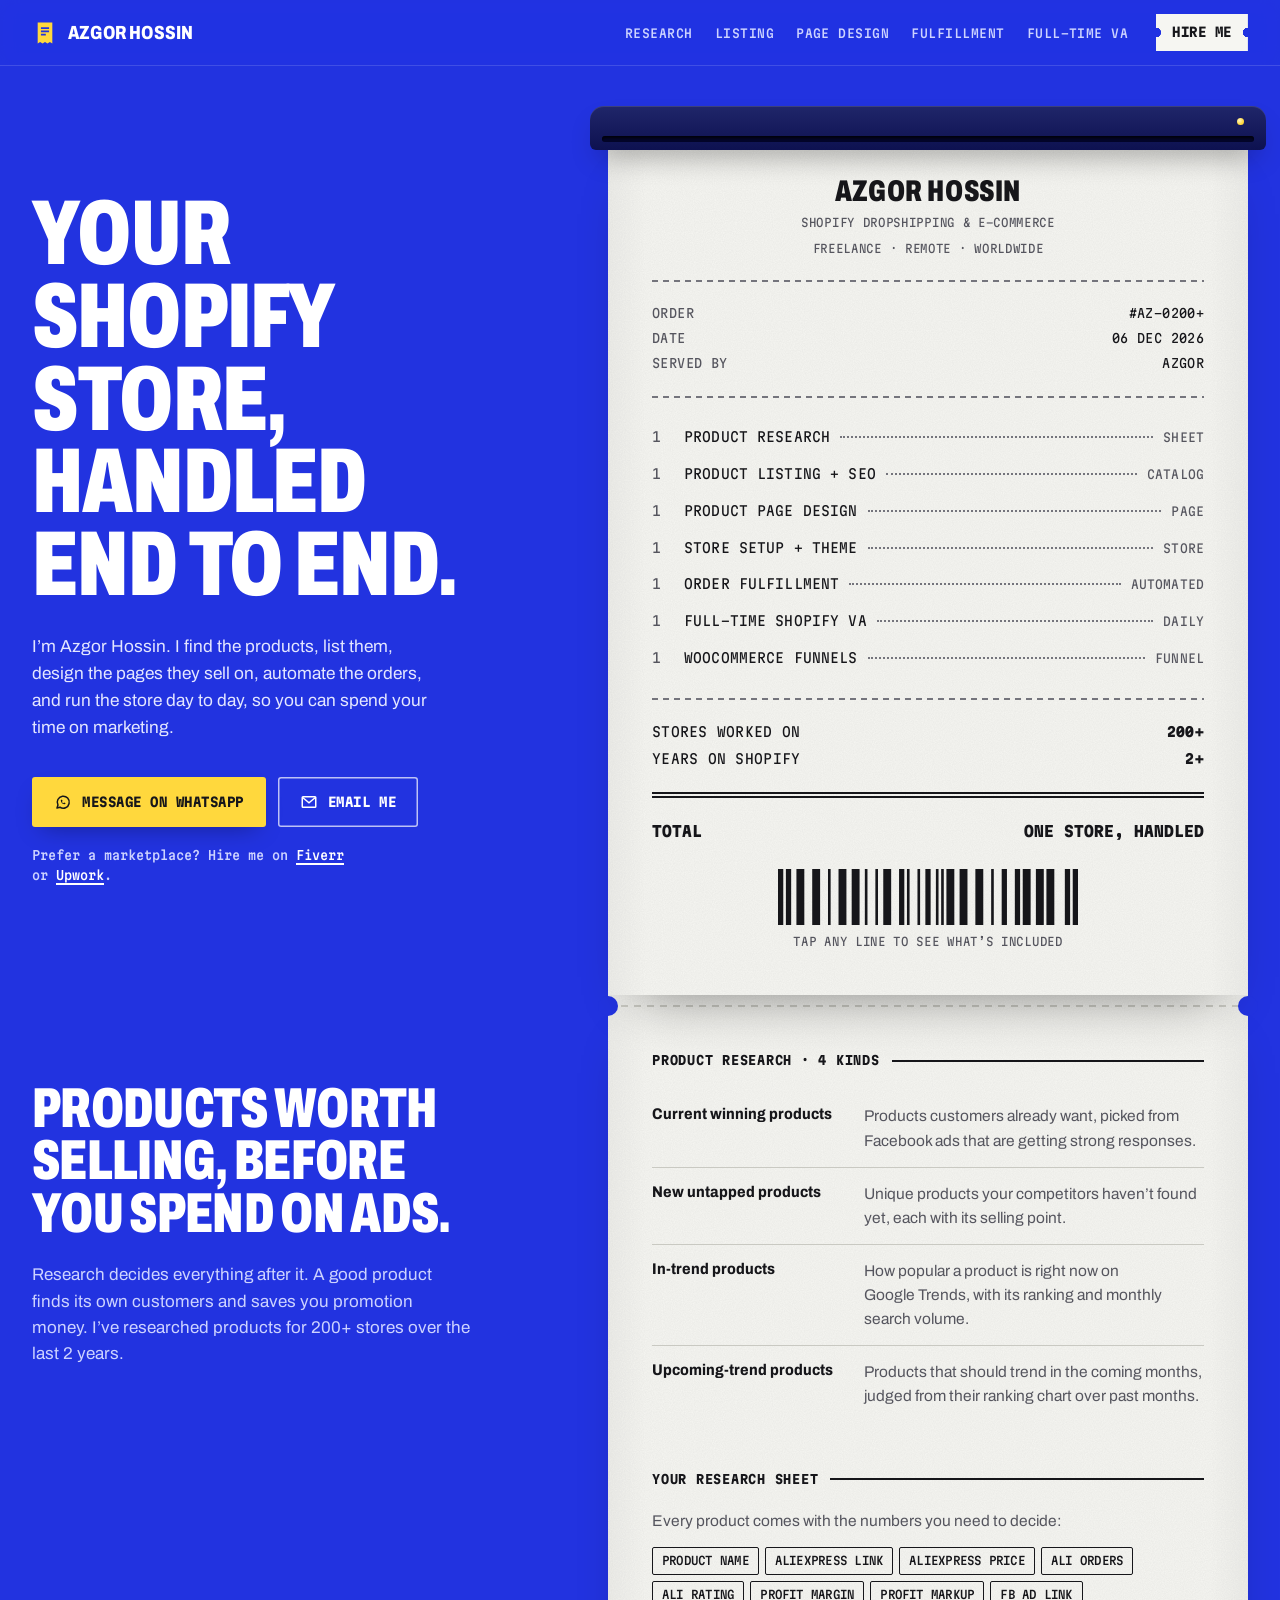
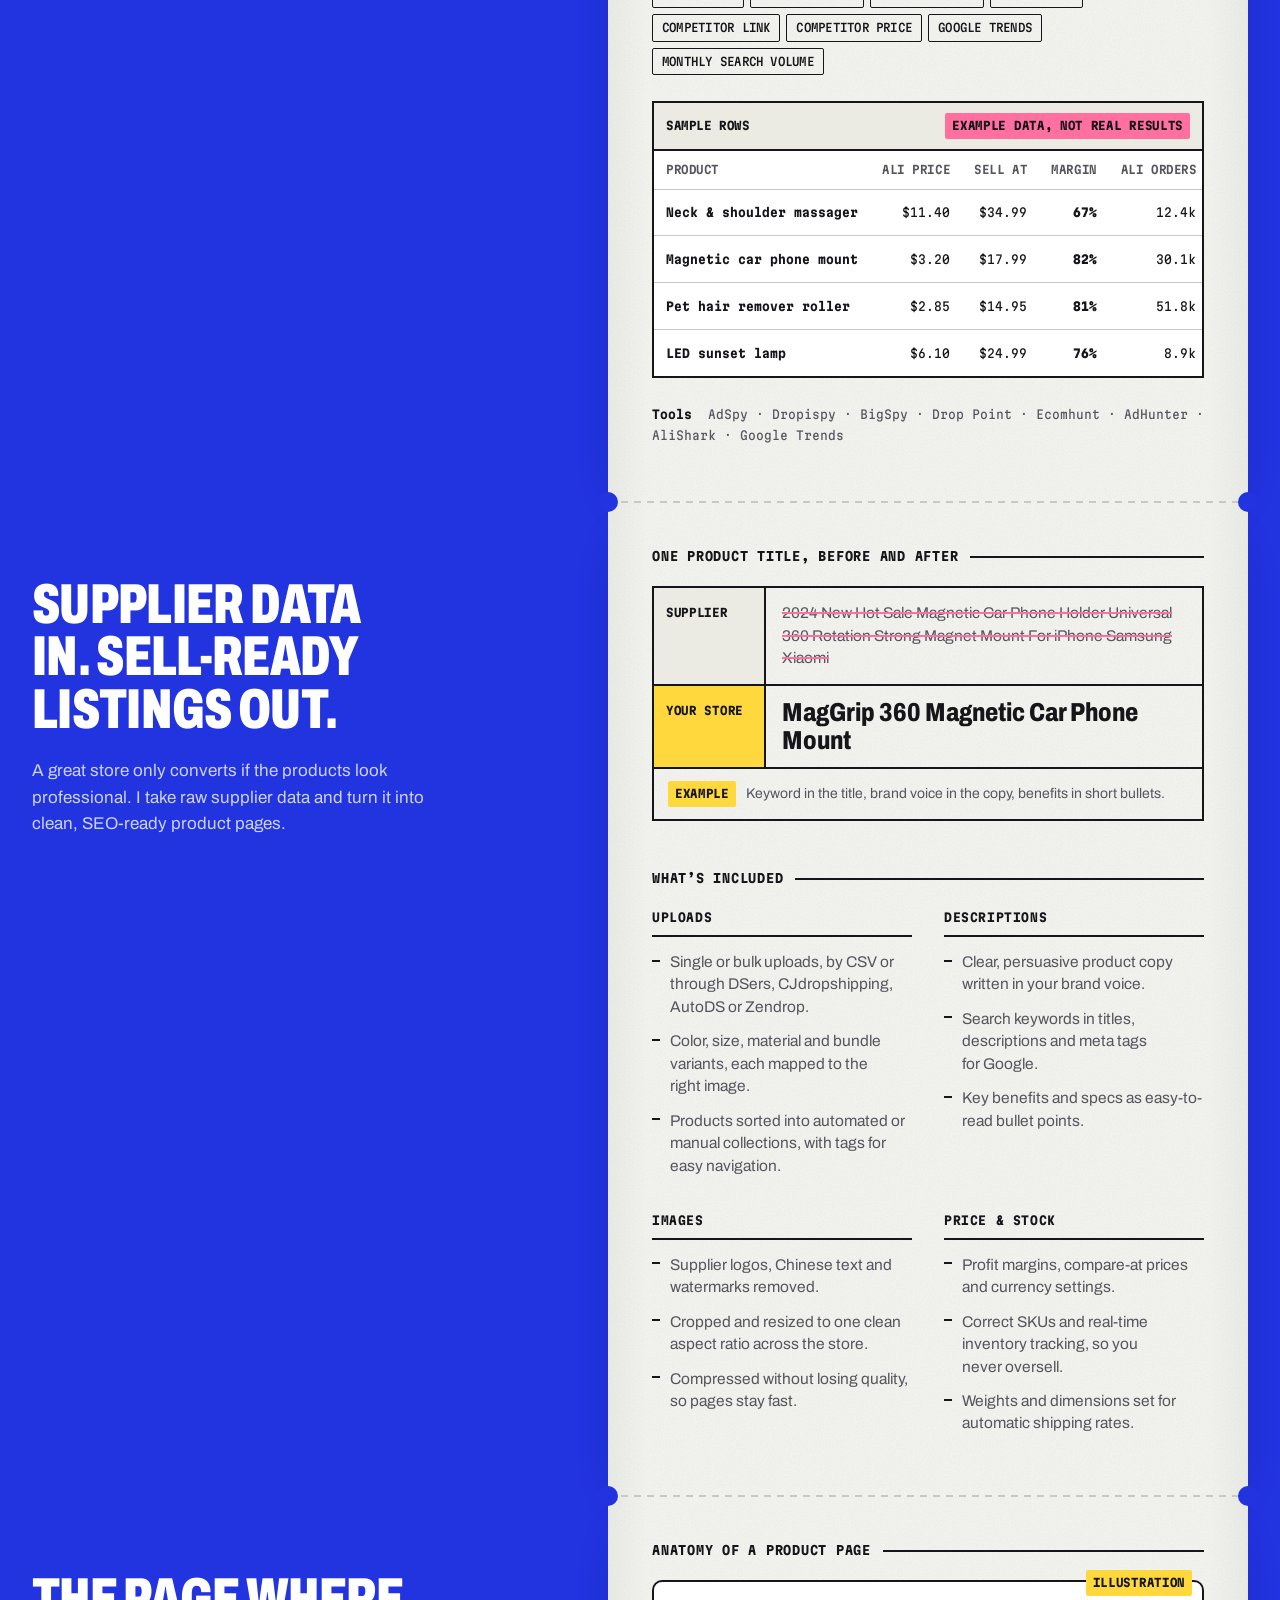
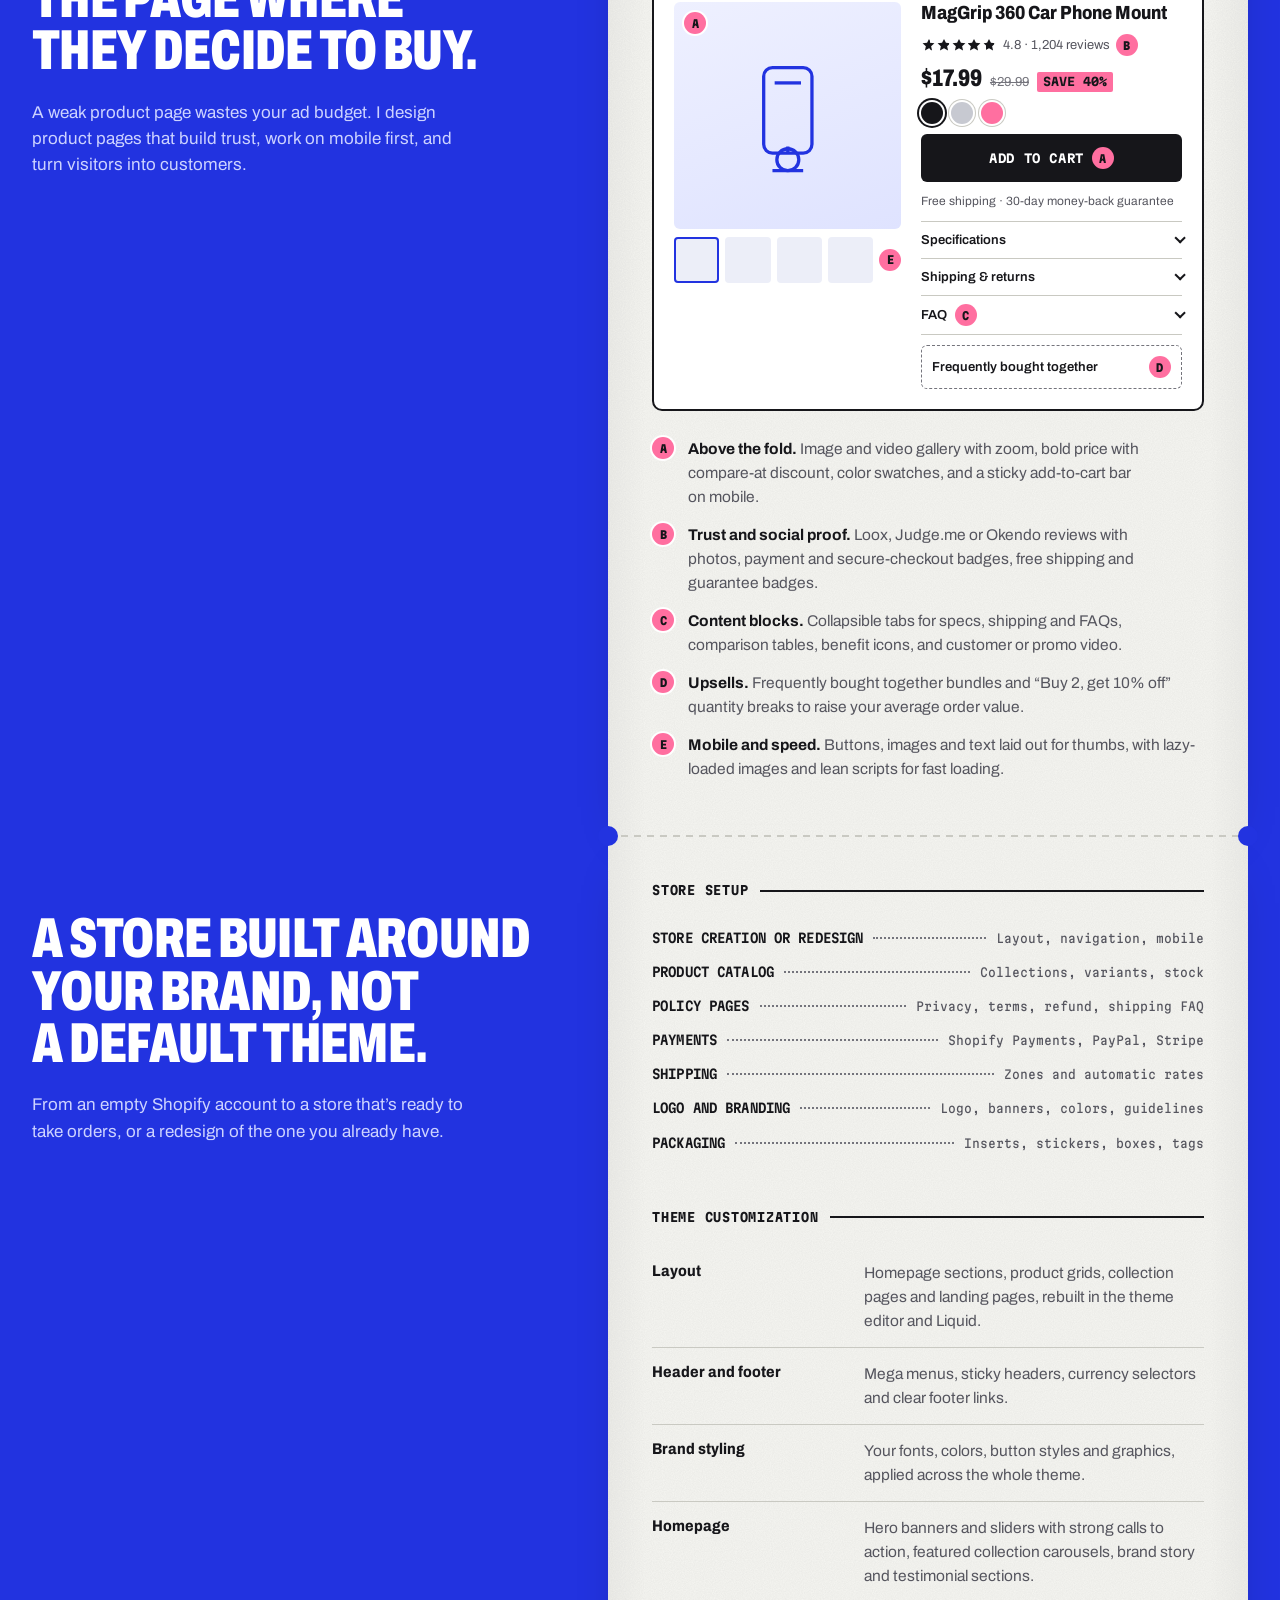
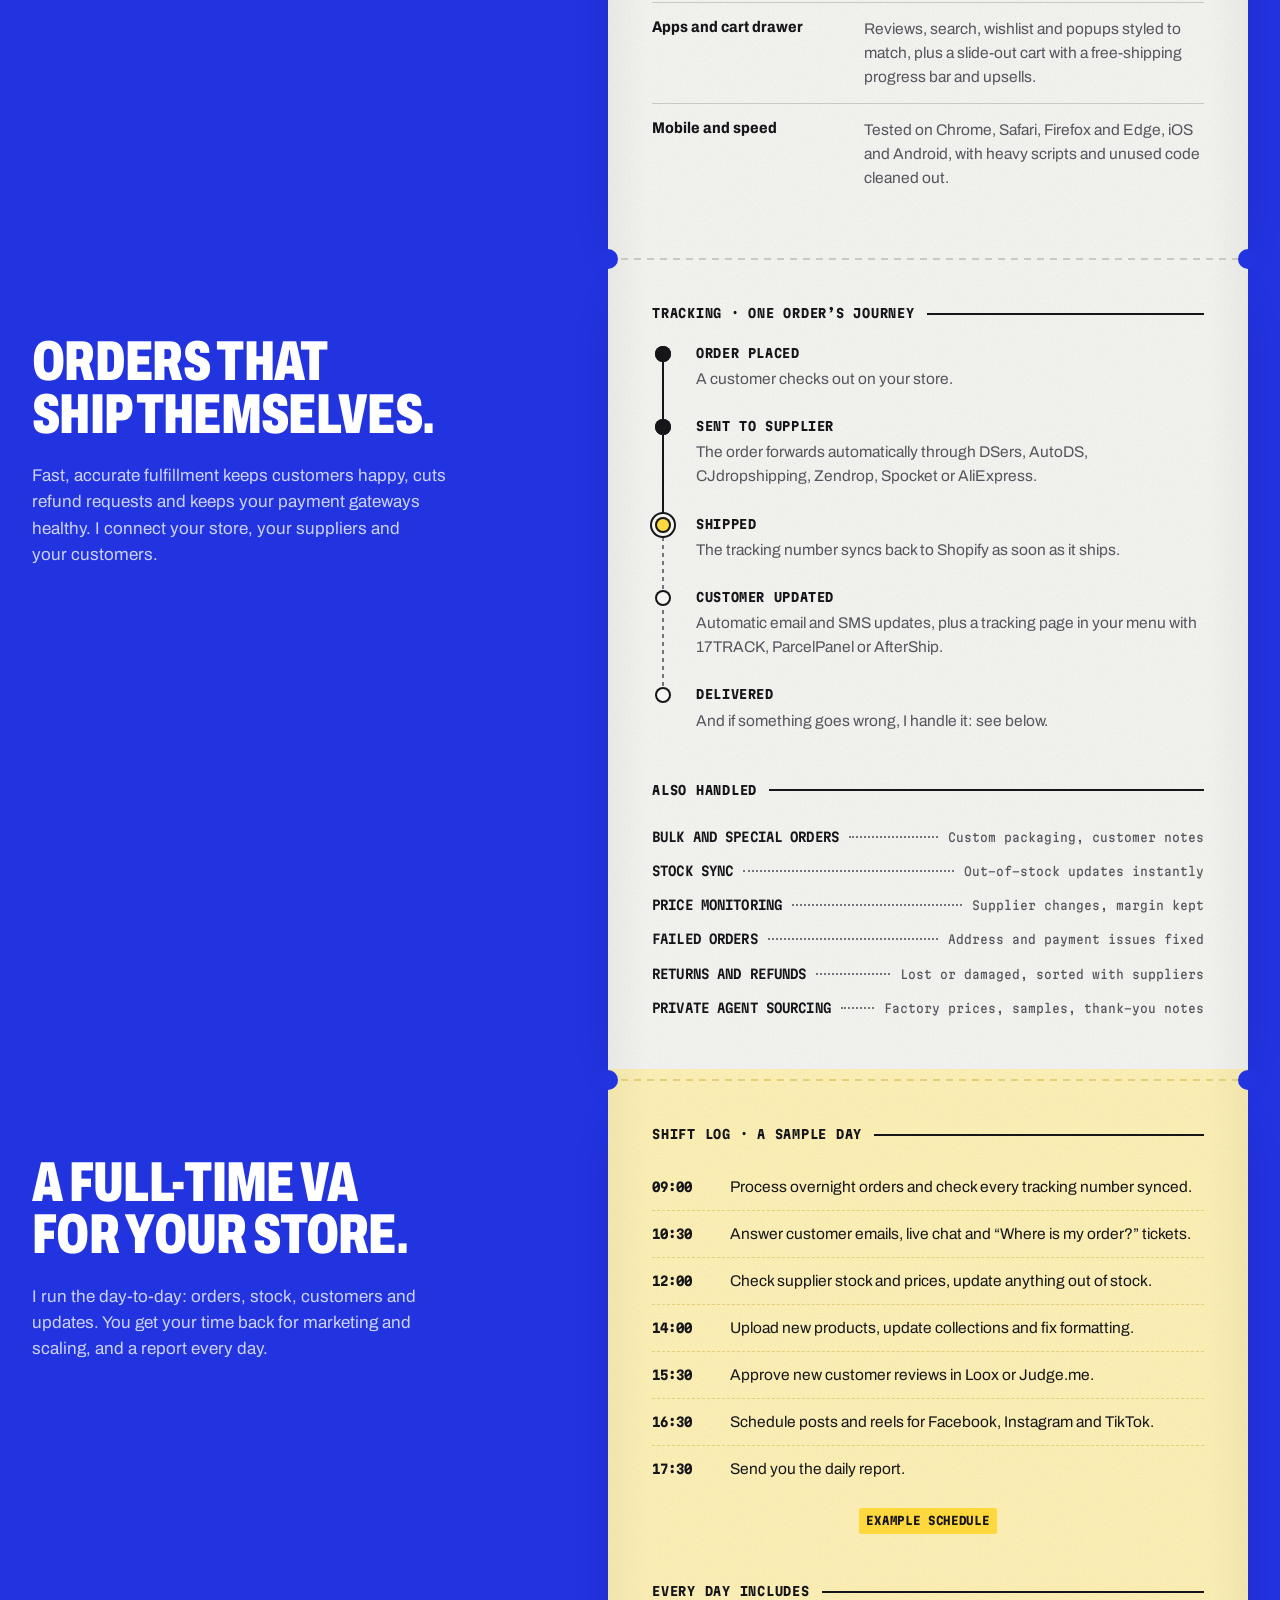
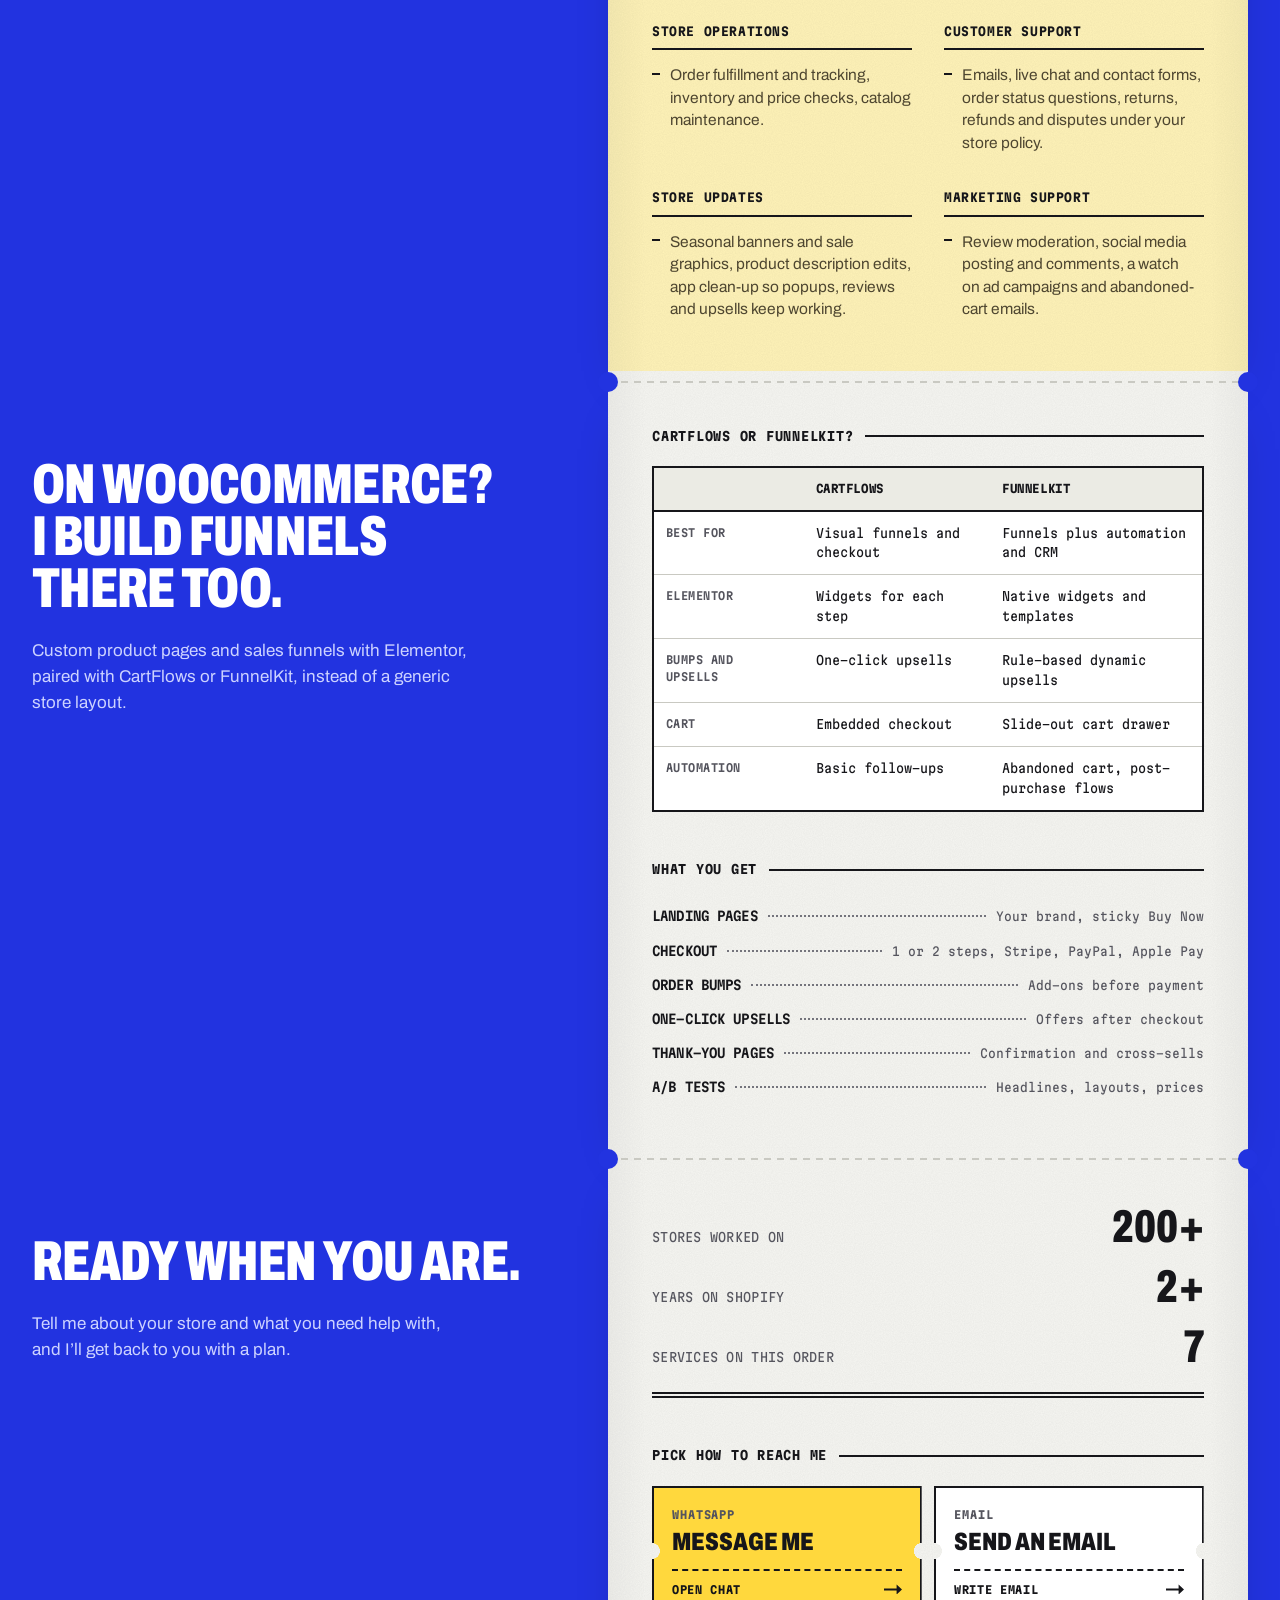
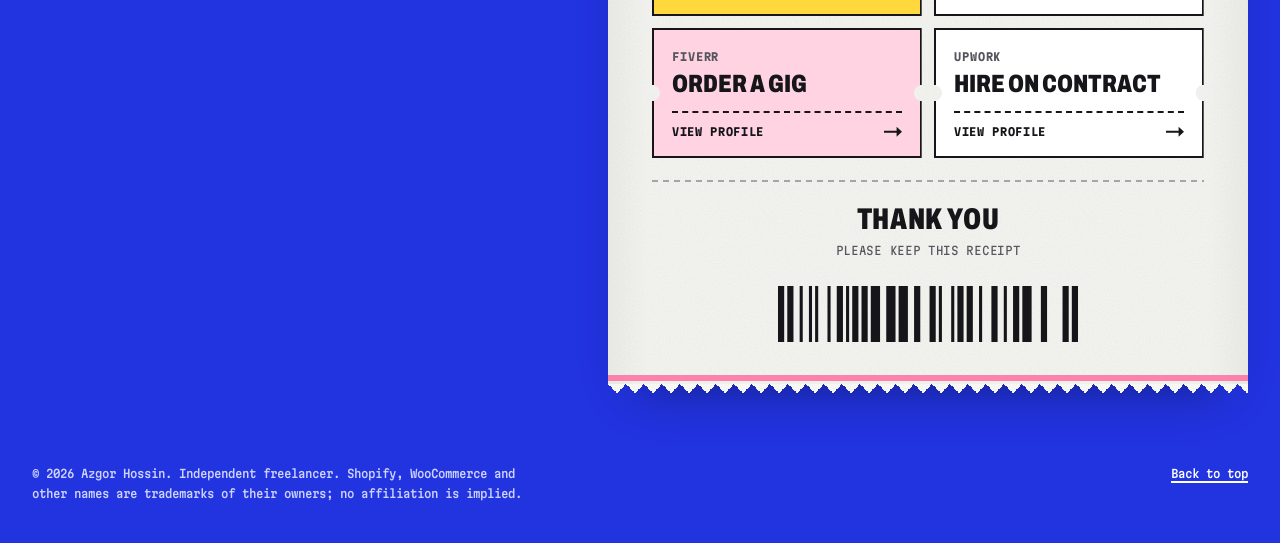
==== index.html @ 79564a88 "Azgor Hossin Shopify services site: receipt design, static HTML for Vercel Co-Authored-By: Claude Op" ====
<!doctype html>
<html lang="en">
<head>
  <meta charset="utf-8">
  <meta name="viewport" content="width=device-width, initial-scale=1">
  <title>Azgor Hossin — Shopify Dropshipping Specialist</title>
  <meta name="description" content="Azgor Hossin is a freelance Shopify dropshipping specialist: product research, product listing and SEO, product page design, theme customization, order fulfillment automation and full-time store VA work.">
  <meta name="theme-color" content="#2233e0">
  <meta property="og:title" content="Azgor Hossin — Shopify Dropshipping Specialist">
  <meta property="og:description" content="Product research, listing, page design, fulfillment automation and full-time VA work for Shopify stores.">
  <meta property="og:type" content="website">
  <link rel="icon" href="favicon.svg" type="image/svg+xml">
  <link rel="preconnect" href="https://fonts.googleapis.com">
  <link rel="preconnect" href="https://fonts.gstatic.com" crossorigin>
  <link rel="stylesheet" href="https://fonts.googleapis.com/css2?family=Archivo:wdth,wght@62..125,100..900&family=Martian+Mono:wdth,wght@75..112.5,100..800&display=swap">
  <link rel="stylesheet" href="styles.css">
  <script>document.documentElement.classList.add('js')</script>
</head>
<body>
<!--
THESIS: The whole page is one long store receipt feeding out of a printer onto a cash-register-blue counter; every service is a line item. Refuses the dark gradient hero + icon-card grid every Shopify freelancer ships.
OWN-WORLD: Drenched ultramarine counter, cool thermal-white paper, near-black thermal ink, canary and carbon-pink copy sheets. Martian Mono for everything printed, Archivo condensed black for what is stamped on the counter. Perforations, torn teeth, barcodes, dotted leaders.
STORY: A store owner sees one person covering research, listing, page design, fulfillment and daily running; reads the actual deliverables (research sheet, before/after title, page anatomy, shipping timeline, VA shift log); messages him on WhatsApp.
FIRST VIEWPORT: Left, huge condensed headline on blue with WhatsApp (canary) and Email buttons. Right, a printer bar with the order receipt printing out: services as clickable line items, 200+ stores total, barcode.
FORM: Thermal order receipt, #6 on the ordered list; seed key 5c66db7f.
FINISH: unreviewed and undocumented is unfinished; this build ends with the finish review, the verdict, DESIGN.md, and every shipping raster carrying its provenance
-->

<a class="skip" href="#research">Skip to content</a>

<header class="nav" id="top">
  <div class="nav__inner">
    <a class="nav__brand" href="#top" aria-label="Azgor Hossin, back to top">
      <svg class="nav__mark" viewBox="0 0 32 32" aria-hidden="true"><path d="M7 3h18v26l-3-2-3 2-3-2-3 2-3-2-3 2z" fill="currentColor"/><path d="M11 10h10M11 14h10M11 18h6" stroke="#2233e0" stroke-width="2"/></svg>
      <span>Azgor Hossin</span>
    </a>
    <nav class="nav__links" aria-label="Sections">
      <a href="#research">Research</a>
      <a href="#listing">Listing</a>
      <a href="#page-design">Page design</a>
      <a href="#fulfillment">Fulfillment</a>
      <a href="#va">Full-time VA</a>
    </nav>
    <a class="btn btn--stub" href="#contact">Hire me</a>
  </div>
</header>

<main>

  <!-- ================= HERO ================= -->
  <section class="leg leg--hero" aria-labelledby="hero-title">
    <div class="leg__head leg__head--hero">
      <h1 id="hero-title" class="display">Your Shopify store, handled end to end.</h1>
      <p class="lede">I’m Azgor Hossin. I find the products, list them, design the pages they sell on, automate the orders, and run the store day to day, so you can spend your time on marketing.</p>
      <div class="cta">
        <a class="btn btn--primary" data-link="whatsapp" href="#contact">
          <svg viewBox="0 0 24 24" aria-hidden="true"><path d="M4 20l1.3-3.9A8 8 0 1 1 8 19z" fill="none" stroke="currentColor" stroke-width="2" stroke-linejoin="round"/><path d="M9 9.5c0 3 2.5 5.5 5.5 5.5l1-1.5-2-1-1 1c-1-.5-1.5-1-2-2l1-1-1-2z" fill="currentColor"/></svg>
          Message on WhatsApp
        </a>
        <a class="btn btn--ghost" data-link="email" href="#contact">
          <svg viewBox="0 0 24 24" aria-hidden="true"><rect x="3" y="5" width="18" height="14" rx="1" fill="none" stroke="currentColor" stroke-width="2"/><path d="M3.5 6l8.5 7 8.5-7" fill="none" stroke="currentColor" stroke-width="2"/></svg>
          Email me
        </a>
      </div>
      <p class="cta__alt">Prefer a marketplace? Hire me on <a data-link="fiverr" href="#contact">Fiverr</a> or <a data-link="upwork" href="#contact">Upwork</a>.</p>
    </div>

    <div class="roll">
      <div class="printer" aria-hidden="true"><span class="printer__slot"></span><span class="printer__led"></span></div>
      <article class="seg seg--first" aria-label="Order summary of services">
        <div class="print">
          <p class="r-center r-big print-line">AZGOR HOSSIN</p>
          <p class="r-center r-small print-line">Shopify dropshipping &amp; e-commerce</p>
          <p class="r-center r-small print-line">Freelance · Remote · Worldwide</p>
          <hr class="r-rule print-line">
          <dl class="r-meta print-line">
            <div><dt>Order</dt><dd>#AZ-0200+</dd></div>
            <div><dt>Date</dt><dd data-today>—</dd></div>
            <div><dt>Served by</dt><dd>Azgor</dd></div>
          </dl>
          <hr class="r-rule print-line">
          <ol class="r-items">
            <li class="print-line"><a href="#research"><span class="q">1</span><span class="i">Product research</span><span class="l"></span><span class="v">Sheet</span></a></li>
            <li class="print-line"><a href="#listing"><span class="q">1</span><span class="i">Product listing + SEO</span><span class="l"></span><span class="v">Catalog</span></a></li>
            <li class="print-line"><a href="#page-design"><span class="q">1</span><span class="i">Product page design</span><span class="l"></span><span class="v">Page</span></a></li>
            <li class="print-line"><a href="#setup"><span class="q">1</span><span class="i">Store setup + theme</span><span class="l"></span><span class="v">Store</span></a></li>
            <li class="print-line"><a href="#fulfillment"><span class="q">1</span><span class="i">Order fulfillment</span><span class="l"></span><span class="v">Automated</span></a></li>
            <li class="print-line"><a href="#va"><span class="q">1</span><span class="i">Full-time Shopify VA</span><span class="l"></span><span class="v">Daily</span></a></li>
            <li class="print-line"><a href="#funnels"><span class="q">1</span><span class="i">WooCommerce funnels</span><span class="l"></span><span class="v">Funnel</span></a></li>
          </ol>
          <hr class="r-rule print-line">
          <dl class="r-totals print-line">
            <div><dt>Stores worked on</dt><dd>200+</dd></div>
            <div><dt>Years on Shopify</dt><dd>2+</dd></div>
          </dl>
          <hr class="r-rule r-rule--double print-line">
          <p class="r-grand print-line"><span>Total</span><span>One store, handled</span></p>
          <div class="barcode print-line" data-barcode="AZ-0200" aria-hidden="true"></div>
          <p class="r-center r-small print-line">Tap any line to see what’s included</p>
        </div>
      </article>
    </div>
  </section>

  <!-- ================= RESEARCH ================= -->
  <section class="leg" id="research" aria-labelledby="research-title">
    <div class="leg__head">
      <h2 id="research-title" class="display display--md">Products worth selling, before you spend on ads.</h2>
      <p>Research decides everything after it. A good product finds its own customers and saves you promotion money. I’ve researched products for 200+ stores over the last 2 years.</p>
    </div>
    <div class="roll">
      <article class="seg">
        <div class="perf" aria-hidden="true"></div>
        <h3 class="r-heading">Product research · 4 kinds</h3>
        <ul class="r-list">
          <li><strong>Current winning products</strong><span>Products customers already want, picked from Facebook ads that are getting strong responses.</span></li>
          <li><strong>New untapped products</strong><span>Unique products your competitors haven’t found yet, each with its selling point.</span></li>
          <li><strong>In-trend products</strong><span>How popular a product is right now on Google Trends, with its ranking and monthly search volume.</span></li>
          <li><strong>Upcoming-trend products</strong><span>Products that should trend in the coming months, judged from their ranking chart over past months.</span></li>
        </ul>

        <h3 class="r-heading">Your research sheet</h3>
        <p class="r-note">Every product comes with the numbers you need to decide:</p>
        <ul class="r-chips">
          <li>Product name</li><li>AliExpress link</li><li>AliExpress price</li><li>Ali orders</li><li>Ali rating</li><li>Profit margin</li><li>Profit markup</li><li>FB ad link</li><li>Competitor link</li><li>Competitor price</li><li>Google Trends</li><li>Monthly search volume</li>
        </ul>

        <figure class="sheet">
          <figcaption><span>Sample rows</span><span class="tag tag--pink">Example data, not real results</span></figcaption>
          <div class="sheet__scroll" tabindex="0" role="region" aria-label="Sample research sheet, scrolls sideways">
            <table>
              <thead>
                <tr><th scope="col">Product</th><th scope="col">Ali price</th><th scope="col">Sell at</th><th scope="col">Margin</th><th scope="col">Ali orders</th><th scope="col">Rating</th><th scope="col">Trend</th></tr>
              </thead>
              <tbody>
                <tr><th scope="row">Neck &amp; shoulder massager</th><td>$11.40</td><td>$34.99</td><td>67%</td><td>12.4k</td><td>4.8</td><td><span class="trend trend--up">Rising</span></td></tr>
                <tr><th scope="row">Magnetic car phone mount</th><td>$3.20</td><td>$17.99</td><td>82%</td><td>30.1k</td><td>4.7</td><td><span class="trend">Steady</span></td></tr>
                <tr><th scope="row">Pet hair remover roller</th><td>$2.85</td><td>$14.95</td><td>81%</td><td>51.8k</td><td>4.8</td><td><span class="trend">Steady</span></td></tr>
                <tr><th scope="row">LED sunset lamp</th><td>$6.10</td><td>$24.99</td><td>76%</td><td>8.9k</td><td>4.6</td><td><span class="trend trend--season">Seasonal</span></td></tr>
              </tbody>
            </table>
          </div>
        </figure>

        <p class="r-tools"><span>Tools</span> AdSpy · Dropispy · BigSpy · Drop Point · Ecomhunt · AdHunter · AliShark · Google Trends</p>
      </article>
    </div>
  </section>

  <!-- ================= LISTING ================= -->
  <section class="leg" id="listing" aria-labelledby="listing-title">
    <div class="leg__head">
      <h2 id="listing-title" class="display display--md">Supplier data in. Sell-ready listings out.</h2>
      <p>A great store only converts if the products look professional. I take raw supplier data and turn it into clean, SEO-ready product pages.</p>
    </div>
    <div class="roll">
      <article class="seg">
        <div class="perf" aria-hidden="true"></div>
        <h3 class="r-heading">One product title, before and after</h3>
        <div class="swap">
          <div class="swap__row">
            <span class="swap__label">Supplier</span>
            <p class="swap__before">2024 New Hot Sale Magnetic Car Phone Holder Universal 360 Rotation Strong Magnet Mount For iPhone Samsung Xiaomi</p>
          </div>
          <div class="swap__row">
            <span class="swap__label swap__label--after">Your store</span>
            <p class="swap__after">MagGrip 360 Magnetic Car Phone Mount</p>
          </div>
          <p class="swap__foot"><span class="tag">Example</span> Keyword in the title, brand voice in the copy, benefits in short bullets.</p>
        </div>

        <h3 class="r-heading">What’s included</h3>
        <dl class="r-groups">
          <div>
            <dt>Uploads</dt>
            <dd>Single or bulk uploads, by CSV or through DSers, CJdropshipping, AutoDS or Zendrop.</dd>
            <dd>Color, size, material and bundle variants, each mapped to the right image.</dd>
            <dd>Products sorted into automated or manual collections, with tags for easy navigation.</dd>
          </div>
          <div>
            <dt>Descriptions</dt>
            <dd>Clear, persuasive product copy written in your brand voice.</dd>
            <dd>Search keywords in titles, descriptions and meta tags for Google.</dd>
            <dd>Key benefits and specs as easy-to-read bullet points.</dd>
          </div>
          <div>
            <dt>Images</dt>
            <dd>Supplier logos, Chinese text and watermarks removed.</dd>
            <dd>Cropped and resized to one clean aspect ratio across the store.</dd>
            <dd>Compressed without losing quality, so pages stay fast.</dd>
          </div>
          <div>
            <dt>Price &amp; stock</dt>
            <dd>Profit margins, compare-at prices and currency settings.</dd>
            <dd>Correct SKUs and real-time inventory tracking, so you never oversell.</dd>
            <dd>Weights and dimensions set for automatic shipping rates.</dd>
          </div>
        </dl>
      </article>
    </div>
  </section>

  <!-- ================= PAGE DESIGN ================= -->
  <section class="leg" id="page-design" aria-labelledby="page-title">
    <div class="leg__head">
      <h2 id="page-title" class="display display--md">The page where they decide to buy.</h2>
      <p>A weak product page wastes your ad budget. I design product pages that build trust, work on mobile first, and turn visitors into customers.</p>
    </div>
    <div class="roll">
      <article class="seg">
        <div class="perf" aria-hidden="true"></div>
        <h3 class="r-heading">Anatomy of a product page</h3>
        <figure class="anatomy">
          <div class="pdp" aria-hidden="true">
            <div class="pdp__gallery">
              <div class="pdp__main">
                <svg viewBox="0 0 120 120"><rect x="38" y="16" width="44" height="78" rx="8" fill="none" stroke="currentColor" stroke-width="3"/><circle cx="60" cy="100" r="10" fill="none" stroke="currentColor" stroke-width="3"/><path d="M60 94v-6M46 110h28" stroke="currentColor" stroke-width="3"/><path d="M48 30h24" stroke="currentColor" stroke-width="3"/></svg>
                <span class="pin" style="top:10px;left:10px">A</span>
              </div>
              <div class="pdp__thumbs"><i></i><i></i><i></i><i></i><span class="pin pin--inline">E</span></div>
            </div>
            <div class="pdp__info">
              <p class="pdp__title">MagGrip 360 Car Phone Mount</p>
              <p class="pdp__stars"><span class="stars" style="--r:4.8"></span> 4.8 · 1,204 reviews <span class="pin pin--inline">B</span></p>
              <p class="pdp__price"><b>$17.99</b> <s>$29.99</s> <em>Save 40%</em></p>
              <div class="pdp__swatches"><i style="--c:#16161a"></i><i style="--c:#c7c9d1"></i><i style="--c:#ff6fa0"></i></div>
              <span class="pdp__atc">Add to cart <span class="pin pin--inline">A</span></span>
              <p class="pdp__trust">Free shipping · 30-day money-back guarantee</p>
              <div class="pdp__acc"><span>Specifications</span><span>Shipping &amp; returns</span><span>FAQ <span class="pin pin--inline">C</span></span></div>
              <div class="pdp__fbt">Frequently bought together <span class="pin pin--inline">D</span></div>
            </div>
          </div>
          <figcaption class="tag">Illustration</figcaption>
        </figure>
        <ol class="r-key">
          <li><span class="pin">A</span><p><strong>Above the fold.</strong> Image and video gallery with zoom, bold price with compare-at discount, color swatches, and a sticky add-to-cart bar on mobile.</p></li>
          <li><span class="pin">B</span><p><strong>Trust and social proof.</strong> Loox, Judge.me or Okendo reviews with photos, payment and secure-checkout badges, free shipping and guarantee badges.</p></li>
          <li><span class="pin">C</span><p><strong>Content blocks.</strong> Collapsible tabs for specs, shipping and FAQs, comparison tables, benefit icons, and customer or promo video.</p></li>
          <li><span class="pin">D</span><p><strong>Upsells.</strong> Frequently bought together bundles and “Buy 2, get 10% off” quantity breaks to raise your average order value.</p></li>
          <li><span class="pin">E</span><p><strong>Mobile and speed.</strong> Buttons, images and text laid out for thumbs, with lazy-loaded images and lean scripts for fast loading.</p></li>
        </ol>
      </article>
    </div>
  </section>

  <!-- ================= SETUP + THEME ================= -->
  <section class="leg" id="setup" aria-labelledby="setup-title">
    <div class="leg__head">
      <h2 id="setup-title" class="display display--md">A store built around your brand, not a default theme.</h2>
      <p>From an empty Shopify account to a store that’s ready to take orders, or a redesign of the one you already have.</p>
    </div>
    <div class="roll">
      <article class="seg">
        <div class="perf" aria-hidden="true"></div>
        <h3 class="r-heading">Store setup</h3>
        <ul class="r-lines">
          <li><span class="i">Store creation or redesign</span><span class="l"></span><span class="v">Layout, navigation, mobile</span></li>
          <li><span class="i">Product catalog</span><span class="l"></span><span class="v">Collections, variants, stock</span></li>
          <li><span class="i">Policy pages</span><span class="l"></span><span class="v">Privacy, terms, refund, shipping FAQ</span></li>
          <li><span class="i">Payments</span><span class="l"></span><span class="v">Shopify Payments, PayPal, Stripe</span></li>
          <li><span class="i">Shipping</span><span class="l"></span><span class="v">Zones and automatic rates</span></li>
          <li><span class="i">Logo and branding</span><span class="l"></span><span class="v">Logo, banners, colors, guidelines</span></li>
          <li><span class="i">Packaging</span><span class="l"></span><span class="v">Inserts, stickers, boxes, tags</span></li>
        </ul>

        <h3 class="r-heading">Theme customization</h3>
        <ul class="r-list">
          <li><strong>Layout</strong><span>Homepage sections, product grids, collection pages and landing pages, rebuilt in the theme editor and Liquid.</span></li>
          <li><strong>Header and footer</strong><span>Mega menus, sticky headers, currency selectors and clear footer links.</span></li>
          <li><strong>Brand styling</strong><span>Your fonts, colors, button styles and graphics, applied across the whole theme.</span></li>
          <li><strong>Homepage</strong><span>Hero banners and sliders with strong calls to action, featured collection carousels, brand story and testimonial sections.</span></li>
          <li><strong>Apps and cart drawer</strong><span>Reviews, search, wishlist and popups styled to match, plus a slide-out cart with a free-shipping progress bar and upsells.</span></li>
          <li><strong>Mobile and speed</strong><span>Tested on Chrome, Safari, Firefox and Edge, iOS and Android, with heavy scripts and unused code cleaned out.</span></li>
        </ul>
      </article>
    </div>
  </section>

  <!-- ================= FULFILLMENT ================= -->
  <section class="leg" id="fulfillment" aria-labelledby="fulfillment-title">
    <div class="leg__head">
      <h2 id="fulfillment-title" class="display display--md">Orders that ship themselves.</h2>
      <p>Fast, accurate fulfillment keeps customers happy, cuts refund requests and keeps your payment gateways healthy. I connect your store, your suppliers and your customers.</p>
    </div>
    <div class="roll">
      <article class="seg">
        <div class="perf" aria-hidden="true"></div>
        <h3 class="r-heading">Tracking · one order’s journey</h3>
        <ol class="track">
          <li class="is-done"><b>Order placed</b><span>A customer checks out on your store.</span></li>
          <li class="is-done"><b>Sent to supplier</b><span>The order forwards automatically through DSers, AutoDS, CJdropshipping, Zendrop, Spocket or AliExpress.</span></li>
          <li class="is-now"><b>Shipped</b><span>The tracking number syncs back to Shopify as soon as it ships.</span></li>
          <li><b>Customer updated</b><span>Automatic email and SMS updates, plus a tracking page in your menu with 17TRACK, ParcelPanel or AfterShip.</span></li>
          <li><b>Delivered</b><span>And if something goes wrong, I handle it: see below.</span></li>
        </ol>

        <h3 class="r-heading">Also handled</h3>
        <ul class="r-lines">
          <li><span class="i">Bulk and special orders</span><span class="l"></span><span class="v">Custom packaging, customer notes</span></li>
          <li><span class="i">Stock sync</span><span class="l"></span><span class="v">Out-of-stock updates instantly</span></li>
          <li><span class="i">Price monitoring</span><span class="l"></span><span class="v">Supplier changes, margin kept</span></li>
          <li><span class="i">Failed orders</span><span class="l"></span><span class="v">Address and payment issues fixed</span></li>
          <li><span class="i">Returns and refunds</span><span class="l"></span><span class="v">Lost or damaged, sorted with suppliers</span></li>
          <li><span class="i">Private agent sourcing</span><span class="l"></span><span class="v">Factory prices, samples, thank-you notes</span></li>
        </ul>
      </article>
    </div>
  </section>

  <!-- ================= VA ================= -->
  <section class="leg" id="va" aria-labelledby="va-title">
    <div class="leg__head">
      <h2 id="va-title" class="display display--md">A full-time VA for your store.</h2>
      <p>I run the day-to-day: orders, stock, customers and updates. You get your time back for marketing and scaling, and a report every day.</p>
    </div>
    <div class="roll">
      <article class="seg seg--carbon">
        <div class="perf" aria-hidden="true"></div>
        <h3 class="r-heading">Shift log · a sample day</h3>
        <ol class="log">
          <li><time>09:00</time><span>Process overnight orders and check every tracking number synced.</span></li>
          <li><time>10:30</time><span>Answer customer emails, live chat and “Where is my order?” tickets.</span></li>
          <li><time>12:00</time><span>Check supplier stock and prices, update anything out of stock.</span></li>
          <li><time>14:00</time><span>Upload new products, update collections and fix formatting.</span></li>
          <li><time>15:30</time><span>Approve new customer reviews in Loox or Judge.me.</span></li>
          <li><time>16:30</time><span>Schedule posts and reels for Facebook, Instagram and TikTok.</span></li>
          <li><time>17:30</time><span>Send you the daily report.</span></li>
        </ol>
        <p class="r-note r-note--center"><span class="tag">Example schedule</span></p>

        <h3 class="r-heading">Every day includes</h3>
        <dl class="r-groups">
          <div>
            <dt>Store operations</dt>
            <dd>Order fulfillment and tracking, inventory and price checks, catalog maintenance.</dd>
          </div>
          <div>
            <dt>Customer support</dt>
            <dd>Emails, live chat and contact forms, order status questions, returns, refunds and disputes under your store policy.</dd>
          </div>
          <div>
            <dt>Store updates</dt>
            <dd>Seasonal banners and sale graphics, product description edits, app clean-up so popups, reviews and upsells keep working.</dd>
          </div>
          <div>
            <dt>Marketing support</dt>
            <dd>Review moderation, social media posting and comments, a watch on ad campaigns and abandoned-cart emails.</dd>
          </div>
        </dl>
      </article>
    </div>
  </section>

  <!-- ================= FUNNELS ================= -->
  <section class="leg" id="funnels" aria-labelledby="funnels-title">
    <div class="leg__head">
      <h2 id="funnels-title" class="display display--md">On WooCommerce? I build funnels there too.</h2>
      <p>Custom product pages and sales funnels with Elementor, paired with CartFlows or FunnelKit, instead of a generic store layout.</p>
    </div>
    <div class="roll">
      <article class="seg">
        <div class="perf" aria-hidden="true"></div>
        <h3 class="r-heading">CartFlows or FunnelKit?</h3>
        <div class="sheet__scroll" tabindex="0" role="region" aria-label="CartFlows and FunnelKit comparison">
          <table class="compare">
            <thead><tr><th scope="col"><span class="sr">Feature</span></th><th scope="col">CartFlows</th><th scope="col">FunnelKit</th></tr></thead>
            <tbody>
              <tr><th scope="row">Best for</th><td>Visual funnels and checkout</td><td>Funnels plus automation and CRM</td></tr>
              <tr><th scope="row">Elementor</th><td>Widgets for each step</td><td>Native widgets and templates</td></tr>
              <tr><th scope="row">Bumps and upsells</th><td>One-click upsells</td><td>Rule-based dynamic upsells</td></tr>
              <tr><th scope="row">Cart</th><td>Embedded checkout</td><td>Slide-out cart drawer</td></tr>
              <tr><th scope="row">Automation</th><td>Basic follow-ups</td><td>Abandoned cart, post-purchase flows</td></tr>
            </tbody>
          </table>
        </div>

        <h3 class="r-heading">What you get</h3>
        <ul class="r-lines">
          <li><span class="i">Landing pages</span><span class="l"></span><span class="v">Your brand, sticky Buy Now</span></li>
          <li><span class="i">Checkout</span><span class="l"></span><span class="v">1 or 2 steps, Stripe, PayPal, Apple Pay</span></li>
          <li><span class="i">Order bumps</span><span class="l"></span><span class="v">Add-ons before payment</span></li>
          <li><span class="i">One-click upsells</span><span class="l"></span><span class="v">Offers after checkout</span></li>
          <li><span class="i">Thank-you pages</span><span class="l"></span><span class="v">Confirmation and cross-sells</span></li>
          <li><span class="i">A/B tests</span><span class="l"></span><span class="v">Headlines, layouts, prices</span></li>
        </ul>
      </article>
    </div>
  </section>

  <!-- ================= CONTACT ================= -->
  <section class="leg" id="contact" aria-labelledby="contact-title">
    <div class="leg__head">
      <h2 id="contact-title" class="display display--md">Ready when you are.</h2>
      <p>Tell me about your store and what you need help with, and I’ll get back to you with a plan.</p>
    </div>
    <div class="roll">
      <article class="seg seg--last">
        <div class="perf" aria-hidden="true"></div>
        <dl class="r-totals r-totals--big">
          <div><dt>Stores worked on</dt><dd>200+</dd></div>
          <div><dt>Years on Shopify</dt><dd>2+</dd></div>
          <div><dt>Services on this order</dt><dd>7</dd></div>
        </dl>
        <hr class="r-rule r-rule--double">
        <h3 class="r-heading">Pick how to reach me</h3>
        <div class="stubs">
          <a class="stub stub--canary" data-link="whatsapp" href="#contact">
            <span class="stub__k">WhatsApp</span>
            <span class="stub__v" data-show="whatsapp">Message me</span>
            <span class="stub__go">Open chat</span>
          </a>
          <a class="stub" data-link="email" href="#contact">
            <span class="stub__k">Email</span>
            <span class="stub__v" data-show="email">Send an email</span>
            <span class="stub__go">Write email</span>
          </a>
          <a class="stub stub--pink" data-link="fiverr" href="#contact">
            <span class="stub__k">Fiverr</span>
            <span class="stub__v">Order a gig</span>
            <span class="stub__go">View profile</span>
          </a>
          <a class="stub" data-link="upwork" href="#contact">
            <span class="stub__k">Upwork</span>
            <span class="stub__v">Hire on contract</span>
            <span class="stub__go">View profile</span>
          </a>
        </div>
        <hr class="r-rule">
        <p class="r-center r-big">Thank you</p>
        <p class="r-center r-small">Please keep this receipt</p>
        <div class="barcode" data-barcode="THANKYOU" aria-hidden="true"></div>
        <div class="endroll" aria-hidden="true"></div>
      </article>
    </div>
  </section>

</main>

<footer class="foot">
  <p>© <span data-year>2026</span> Azgor Hossin. Independent freelancer. Shopify, WooCommerce and other names are trademarks of their owners; no affiliation is implied.</p>
  <a href="#top">Back to top</a>
</footer>

<script src="script.js" defer></script>
</body>
</html>
---- styles.css ----
/* Azgor Hossin — the order receipt.
   Counter: drenched ultramarine. Paper: cool thermal white. Ink: thermal black.
   Carbon copies: canary + pink. */

:root {
  --counter: #2233e0;
  --counter-deep: #1624b0;
  --counter-ink: #0b1260;
  --on-counter: #ffffff;
  --on-counter-soft: #cdd3ff;

  --paper: #f6f6f2;
  --paper-shade: #ebebe4;
  --ink: #16161a;
  --ink-soft: #55555e;
  --ink-faint: #74747c;
  --rule: #c9c9c2;

  --canary: #ffd83d;
  --canary-deep: #f2c200;
  --pink: #ff6fa0;
  --pink-soft: #ffd3e2;

  --mono: "Martian Mono", ui-monospace, "Cascadia Mono", Menlo, monospace;
  --sans: "Archivo", "Helvetica Neue", Arial, sans-serif;

  --roll-w: 640px;
  --gutter: 32px;
  --pad: clamp(22px, 4vw, 44px);

  --ease-out: cubic-bezier(.16, 1, .3, 1);

  color-scheme: light;
}

*, *::before, *::after { box-sizing: border-box; }

html {
  scroll-behavior: smooth;
  scroll-padding-top: 88px;
  scrollbar-color: var(--canary) var(--counter-deep);
  -webkit-text-size-adjust: 100%;
}

body {
  margin: 0;
  background: var(--counter);
  color: var(--on-counter);
  font-family: var(--sans);
  font-size: 17px;
  line-height: 1.55;
  font-variation-settings: "wdth" 100;
  -webkit-font-smoothing: antialiased;
  text-rendering: optimizeLegibility;
}

::selection { background: var(--canary); color: var(--ink); }

::-webkit-scrollbar { width: 12px; height: 10px; }
::-webkit-scrollbar-track { background: var(--counter-deep); }
::-webkit-scrollbar-thumb { background: var(--canary); border: 3px solid var(--counter-deep); border-radius: 8px; }

a { color: inherit; text-underline-offset: .22em; text-decoration-thickness: 1.5px; }

:focus-visible {
  outline: 3px solid var(--canary);
  outline-offset: 3px;
  border-radius: 2px;
}
.seg :focus-visible { outline-color: var(--counter); }

.skip {
  position: absolute; left: 16px; top: -60px; z-index: 50;
  background: var(--canary); color: var(--ink);
  padding: 10px 14px; font: 600 13px/1 var(--mono); text-transform: uppercase;
}
.skip:focus { top: 12px; }

.sr { position: absolute; width: 1px; height: 1px; overflow: hidden; clip: rect(0 0 0 0); white-space: nowrap; }

/* ---------- Nav ---------- */

.nav {
  position: sticky; top: 0; z-index: 20;
  background: color-mix(in srgb, var(--counter) 92%, transparent);
  backdrop-filter: saturate(1.4) blur(10px);
  -webkit-backdrop-filter: saturate(1.4) blur(10px);
  border-bottom: 1px solid rgba(255,255,255,.14);
}
.nav__inner {
  max-width: 1320px; margin: 0 auto; padding: 14px var(--gutter);
  display: flex; align-items: center; gap: 28px;
}
.nav__brand {
  display: inline-flex; align-items: center; gap: 10px;
  text-decoration: none;
  font: 800 19px/1 var(--sans);
  font-variation-settings: "wdth" 78;
  letter-spacing: .01em;
  text-transform: uppercase;
}
.nav__mark { width: 26px; height: 26px; color: var(--canary); }
.nav__links { display: flex; gap: 22px; margin-left: auto; }
.nav__links a {
  font: 500 12px/1 var(--mono);
  font-variation-settings: "wdth" 87.5;
  text-transform: uppercase; letter-spacing: .04em;
  text-decoration: none; color: var(--on-counter-soft);
  padding: 8px 0;
  transition: color .2s;
}
.nav__links a:hover { color: var(--on-counter); }

/* ---------- Buttons ---------- */

.btn {
  display: inline-flex; align-items: center; gap: 10px;
  padding: 16px 22px;
  font: 700 13px/1 var(--mono);
  font-variation-settings: "wdth" 87.5;
  text-transform: uppercase; letter-spacing: .04em;
  text-decoration: none;
  border-radius: 3px;
  transition: transform .35s var(--ease-out), box-shadow .35s var(--ease-out), background-color .2s;
}
.btn svg { width: 18px; height: 18px; flex: none; }
.btn--primary {
  background: var(--canary); color: var(--ink);
  box-shadow: 0 10px 24px -10px rgba(0, 0, 0, .35);
}
.btn--primary:hover { transform: translateY(-2px); box-shadow: 0 16px 30px -12px rgba(0, 0, 0, .4); background: #ffe06a; }
.btn--ghost { color: var(--on-counter); box-shadow: inset 0 0 0 1.5px rgba(255,255,255,.7); }
.btn--ghost:hover { background: rgba(255,255,255,.1); box-shadow: inset 0 0 0 1.5px #fff; transform: translateY(-2px); }
.btn--stub {
  background: var(--paper); color: var(--ink);
  padding: 12px 16px;
  /* stub notches on both ends */
  -webkit-mask: radial-gradient(circle 5px at 0 50%, transparent 98%, #000) left / 51% 100% no-repeat,
                radial-gradient(circle 5px at 100% 50%, transparent 98%, #000) right / 51% 100% no-repeat;
          mask: radial-gradient(circle 5px at 0 50%, transparent 98%, #000) left / 51% 100% no-repeat,
                radial-gradient(circle 5px at 100% 50%, transparent 98%, #000) right / 51% 100% no-repeat;
  border-radius: 0;
}
.btn--stub:hover { background: var(--canary); }

/* ---------- Legs: counter heading left, paper roll right ---------- */

.leg {
  max-width: 1320px; margin: 0 auto;
  padding: 0 var(--gutter);
  display: grid;
  grid-template-columns: minmax(0, 1fr) minmax(0, var(--roll-w));
  column-gap: clamp(40px, 6vw, 96px);
}

.leg__head {
  align-self: start;
  position: sticky; top: 96px;
  padding: 88px 0 48px;
}
.leg__head p {
  max-width: 44ch;
  color: var(--on-counter-soft);
  margin: 22px 0 0;
  text-wrap: pretty;
}

.leg--hero .leg__head--hero {
  position: static;
  align-self: center;
  padding: 96px 0 80px;
}

.display {
  margin: 0;
  font-family: var(--sans);
  font-weight: 850;
  font-variation-settings: "wdth" 68;
  font-size: clamp(3.1rem, 7.2vw, 6rem);
  line-height: .9;
  letter-spacing: -.012em;
  text-transform: uppercase;
  text-wrap: balance;
}
.display--md {
  font-size: clamp(2.3rem, 4.4vw, 3.9rem);
  line-height: .93;
}

.lede {
  font-size: clamp(17px, 1.35vw, 19.5px);
  max-width: 40ch !important;
  color: #e4e7ff !important;
  margin-top: 28px !important;
}

.cta { display: flex; flex-wrap: wrap; gap: 12px; margin-top: 36px; }
.cta__alt {
  margin-top: 18px !important;
  font: 500 12.5px/1.6 var(--mono);
  font-variation-settings: "wdth" 87.5;
  color: var(--on-counter-soft);
}
.cta__alt a { color: var(--on-counter); }
.cta__alt a:hover { color: var(--canary); }

/* ---------- The roll ---------- */

.roll { position: relative; min-width: 0; }

.printer {
  position: relative;
  height: 44px;
  margin: 40px -18px 0;
  background: linear-gradient(#20266a, #0d1150);
  border-radius: 14px 14px 6px 6px;
  box-shadow: 0 14px 30px -12px rgba(0, 0, 0, .45), inset 0 1px 0 rgba(255,255,255,.12);
  z-index: 2;
}
.printer__slot {
  position: absolute; left: 12px; right: 12px; bottom: 8px; height: 6px;
  background: #03052a; border-radius: 3px;
  box-shadow: inset 0 2px 3px rgba(0,0,0,.8);
}
.printer__led {
  position: absolute; right: 22px; top: 12px; width: 7px; height: 7px; border-radius: 50%;
  background: radial-gradient(circle at 35% 35%, #fff6c4, var(--canary) 60%);
}

.seg {
  position: relative;
  background-color: var(--paper);
  background-image:
    url("data:image/svg+xml,%3Csvg xmlns='http://www.w3.org/2000/svg' width='160' height='160'%3E%3Cfilter id='n'%3E%3CfeTurbulence type='fractalNoise' baseFrequency='.9' numOctaves='2' stitchTiles='stitch'/%3E%3CfeColorMatrix values='0 0 0 0 0 0 0 0 0 0 0 0 0 0 0 0 0 0 .05 0'/%3E%3C/filter%3E%3Crect width='160' height='160' filter='url(%23n)'/%3E%3C/svg%3E"),
    linear-gradient(90deg, rgba(0,0,0,.035), transparent 6%, transparent 94%, rgba(0,0,0,.035));
  color: var(--ink);
  padding: 10px var(--pad) 44px;
  box-shadow: 0 30px 50px -30px rgba(0, 0, 0, .45);
  font-size: 15.5px;
}
.seg--first {
  margin-top: -14px;
  padding-top: 40px;
  z-index: 1;
}

/* torn teeth */
.seg--last::after,
.seg::before {
  content: "";
  position: absolute; left: 0; right: 0;
  height: 9px;
  pointer-events: none;
}
.seg--last::after {
  bottom: -9px;
  background: conic-gradient(from -45deg at 50% 100%, var(--paper) 90deg, transparent 0) 0 0 / 18px 100% repeat-x;
}
.seg::before { display: none; }

/* perforation between segments */
.perf {
  position: relative;
  height: 2px;
  margin: 0 calc(var(--pad) * -1) 44px;
  background: repeating-linear-gradient(90deg, var(--rule) 0 7px, transparent 7px 13px);
}
.perf::before, .perf::after {
  content: ""; position: absolute; top: -9px; width: 20px; height: 20px; border-radius: 50%;
  background: var(--counter);
}
.perf::before { left: -10px; }
.perf::after { right: -10px; }

/* ---------- Receipt typography ---------- */

.seg p { margin: 0; }

.r-center { text-align: center; }
.r-big {
  font: 850 30px/1 var(--sans);
  font-variation-settings: "wdth" 70;
  text-transform: uppercase;
  letter-spacing: .02em;
}
.r-small, .r-meta, .r-items, .r-totals, .r-grand, .r-heading, .r-lines, .tag, .r-tools, .swap__label, .log time, .track b, .r-groups dt, .sheet, .compare, .stub, .pin {
  font-family: var(--mono);
  font-variation-settings: "wdth" 87.5;
}
.r-small {
  font-size: 11.5px; text-transform: uppercase; letter-spacing: .06em;
  color: var(--ink-soft); margin-top: 8px !important;
}

.r-rule {
  border: 0; height: 2px; margin: 22px 0;
  background: repeating-linear-gradient(90deg, var(--ink-faint) 0 6px, transparent 6px 11px);
  opacity: .6;
}
.r-rule--double {
  height: 6px; opacity: 1;
  background:
    linear-gradient(var(--ink), var(--ink)) top / 100% 2px no-repeat,
    linear-gradient(var(--ink), var(--ink)) bottom / 100% 2px no-repeat;
}

.r-meta, .r-totals { margin: 0; display: grid; gap: 6px; }
.r-meta div, .r-totals div { display: flex; justify-content: space-between; gap: 16px; }
.r-meta dt, .r-meta dd, .r-totals dt, .r-totals dd { margin: 0; }
.r-meta { font-size: 12.5px; text-transform: uppercase; letter-spacing: .03em; }
.r-meta dt { color: var(--ink-soft); }
.r-totals { font-size: 13.5px; text-transform: uppercase; letter-spacing: .02em; }
.r-totals dd { font-weight: 800; font-variant-numeric: tabular-nums; }

.r-totals--big { gap: 14px; }
.r-totals--big div { align-items: baseline; }
.r-totals--big dt { font-size: 12.5px; color: var(--ink-soft); }
.r-totals--big dd {
  font: 850 clamp(34px, 4.4vw, 46px)/1 var(--sans);
  font-variation-settings: "wdth" 70;
}

.r-items { list-style: none; margin: 0; padding: 0; display: grid; gap: 2px; }
.r-items a {
  display: grid; grid-template-columns: 22px auto 1fr auto; align-items: baseline; gap: 10px;
  padding: 7px 8px; margin: 0 -8px;
  text-decoration: none; font-size: 13.5px; text-transform: uppercase; letter-spacing: .01em;
  border-radius: 2px;
  transition: background-color .2s;
}
.r-items a:hover { background: var(--canary); }
.r-items a:hover .v { color: var(--ink); }
.r-items .q { color: var(--ink-soft); }
.r-items .l, .r-lines .l {
  border-bottom: 2px dotted var(--ink-faint);
  transform: translateY(-4px);
  min-width: 16px;
}
.r-items .v { color: var(--ink-soft); font-size: 12px; }

.r-grand {
  display: flex; justify-content: space-between; gap: 16px; align-items: baseline;
  font-size: 15px; font-weight: 800; text-transform: uppercase;
}

.barcode { height: 56px; margin: 26px auto 0; max-width: 300px; }
.barcode svg { display: block; width: 100%; height: 100%; }

.r-heading {
  margin: 48px 0 20px;
  font-size: 12.5px; font-weight: 700;
  text-transform: uppercase; letter-spacing: .06em;
  display: flex; align-items: center; gap: 12px;
}
.r-heading::after { content: ""; flex: 1; height: 2px; background: var(--ink); }
.perf + .r-heading { margin-top: 0; }

.r-note { color: var(--ink-soft); margin-bottom: 14px !important; }
.r-note--center { text-align: center; margin-top: 16px !important; }

.r-list { list-style: none; margin: 0; padding: 0; }
.r-list li {
  display: grid; grid-template-columns: minmax(150px, 34%) 1fr; gap: 6px 24px;
  padding: 14px 0;
  border-bottom: 1px solid var(--rule);
}
.r-list li:last-child { border-bottom: 0; }
.r-list strong { font-weight: 750; font-variation-settings: "wdth" 90; line-height: 1.3; }
.r-list span { color: var(--ink-soft); text-wrap: pretty; }

.r-lines { list-style: none; margin: 0; padding: 0; font-size: 13px; }
.r-lines li {
  display: grid; grid-template-columns: auto minmax(20px, 1fr) auto; gap: 10px; align-items: baseline;
  padding: 7px 0;
}
.r-lines .i { text-transform: uppercase; letter-spacing: .01em; font-weight: 600; }
.r-lines .v { color: var(--ink-soft); text-align: right; font-size: 12px; }

.r-chips { list-style: none; margin: 0 0 26px; padding: 0; display: flex; flex-wrap: wrap; gap: 6px; }
.r-chips li {
  font: 500 11.5px/1 var(--mono); font-variation-settings: "wdth" 87.5;
  text-transform: uppercase; letter-spacing: .02em;
  padding: 7px 9px; border: 1.5px solid var(--ink); border-radius: 2px;
}

.tag {
  display: inline-block;
  font-size: 11.5px; font-weight: 700; text-transform: uppercase; letter-spacing: .06em;
  padding: 4px 7px; border-radius: 2px;
  background: var(--canary); color: var(--ink);
}
.tag--pink { background: var(--pink); }

.r-tools {
  margin-top: 26px !important;
  font-size: 12px; line-height: 1.8; color: var(--ink-soft);
}
.r-tools span { color: var(--ink); font-weight: 700; margin-right: 8px; }

.r-groups { margin: 0; display: grid; grid-template-columns: 1fr 1fr; gap: 28px 32px; }
.r-groups div { min-width: 0; }
.r-groups dt {
  font-size: 12px; font-weight: 700; text-transform: uppercase; letter-spacing: .05em;
  padding-bottom: 8px; margin-bottom: 8px; border-bottom: 2px solid var(--ink);
}
.r-groups dd { margin: 0; padding: 6px 0 6px 18px; position: relative; color: var(--ink-soft); line-height: 1.45; text-wrap: pretty; }
.r-groups dd::before {
  content: ""; position: absolute; left: 0; top: .95em; width: 8px; height: 2px; background: var(--ink);
}

/* ---------- Research sheet ---------- */

.sheet { margin: 0; border: 2px solid var(--ink); background: #fff; }
.sheet figcaption {
  display: flex; justify-content: space-between; align-items: center; gap: 12px; flex-wrap: wrap;
  padding: 10px 12px; border-bottom: 2px solid var(--ink);
  font-size: 11.5px; font-weight: 700; text-transform: uppercase; letter-spacing: .05em;
  background: var(--paper-shade);
}
.sheet__scroll { overflow-x: auto; overscroll-behavior-x: contain; }
.sheet table, .compare {
  width: 100%; border-collapse: collapse;
  font-size: 12px; font-variant-numeric: tabular-nums;
}
.sheet th, .sheet td { padding: 10px 12px; text-align: right; white-space: nowrap; border-bottom: 1px solid var(--rule); }
.sheet thead th { font-size: 11.5px; text-transform: uppercase; letter-spacing: .05em; color: var(--ink-soft); font-weight: 600; }
.sheet tbody th { text-align: left; font-weight: 700; }
.sheet thead th:first-child { text-align: left; }
.sheet tbody tr:last-child th, .sheet tbody tr:last-child td { border-bottom: 0; }
.sheet tbody tr:hover { background: #fff7cf; }
.sheet td:nth-child(4) { font-weight: 800; }

.trend { display: inline-block; padding: 3px 6px; font-size: 11.5px; text-transform: uppercase; border: 1.5px solid var(--ink); border-radius: 2px; }
.trend--up { background: var(--canary); border-color: var(--canary-deep); }
.trend--season { background: var(--pink-soft); border-color: var(--pink); }

.compare { border: 2px solid var(--ink); background: #fff; font-size: 12.5px; }
.compare th, .compare td { padding: 12px; text-align: left; border-bottom: 1px solid var(--rule); vertical-align: top; min-width: 150px; }
.compare thead th { font-size: 11.5px; text-transform: uppercase; letter-spacing: .05em; background: var(--paper-shade); border-bottom: 2px solid var(--ink); }
.compare tbody th { font-size: 11px; text-transform: uppercase; letter-spacing: .04em; color: var(--ink-soft); font-weight: 600; min-width: 120px; }
.compare tbody tr:last-child > * { border-bottom: 0; }

/* ---------- Before / after ---------- */

.swap { display: grid; gap: 0; border: 2px solid var(--ink); }
.swap__row { display: grid; grid-template-columns: 112px 1fr; }
.swap__row + .swap__row { border-top: 2px solid var(--ink); }
.swap__label {
  padding: 16px 12px; font-size: 11.5px; font-weight: 700; text-transform: uppercase; letter-spacing: .06em;
  border-right: 2px solid var(--ink); background: var(--paper-shade);
}
.swap__label--after { background: var(--canary); }
.swap__before { padding: 14px 16px; color: var(--ink-soft); text-decoration: line-through; text-decoration-color: var(--pink); text-decoration-thickness: 2px; line-height: 1.45; }
.swap__after {
  padding: 12px 16px; align-self: center;
  font: 800 clamp(20px, 2.4vw, 26px)/1.1 var(--sans); font-variation-settings: "wdth" 80;
}
.swap__foot { grid-column: 1 / -1; padding: 12px 14px; border-top: 2px solid var(--ink); color: var(--ink-soft); font-size: 14px; display: flex; gap: 10px; align-items: baseline; flex-wrap: wrap; }

/* ---------- Product page anatomy ---------- */

.anatomy { margin: 0; position: relative; }
.anatomy > .tag { position: absolute; top: -10px; right: 12px; }
.pdp {
  display: grid; grid-template-columns: 1fr 1.15fr; gap: 20px;
  padding: 20px; background: #fff; border: 2px solid var(--ink);
  border-radius: 10px;
}
.pdp__main {
  position: relative; aspect-ratio: 1; border-radius: 6px;
  background: linear-gradient(160deg, #eef0ff, #dfe3ff);
  display: grid; place-items: center; color: var(--counter);
}
.pdp__main svg { width: 58%; }
.pdp__main .pin { position: absolute; }
.pdp__thumbs { display: flex; gap: 6px; margin-top: 8px; align-items: center; }
.pdp__thumbs i { flex: 1; aspect-ratio: 1; border-radius: 4px; background: #eceef8; }
.pdp__thumbs i:first-child { box-shadow: inset 0 0 0 2px var(--counter); }
.pdp__info { display: grid; gap: 10px; align-content: start; font-size: 13px; }
.pdp__title { font: 800 19px/1.15 var(--sans) !important; font-variation-settings: "wdth" 85 !important; }
.pdp__stars { color: var(--ink-soft); display: flex; align-items: center; gap: 6px; flex-wrap: wrap; }
.stars {
  --pct: calc(var(--r) / 5 * 100%);
  width: 76px; height: 14px; display: inline-block;
  background: linear-gradient(90deg, var(--ink) var(--pct), var(--rule) var(--pct));
  -webkit-mask: url("data:image/svg+xml,%3Csvg xmlns='http://www.w3.org/2000/svg' viewBox='0 0 16 16'%3E%3Cpath d='M8 1l2.1 4.5 4.9.6-3.6 3.3 1 4.8L8 11.8 3.6 14.2l1-4.8L1 6.1l4.9-.6z'/%3E%3C/svg%3E") 0 0 / 15.2px 14px repeat-x;
          mask: url("data:image/svg+xml,%3Csvg xmlns='http://www.w3.org/2000/svg' viewBox='0 0 16 16'%3E%3Cpath d='M8 1l2.1 4.5 4.9.6-3.6 3.3 1 4.8L8 11.8 3.6 14.2l1-4.8L1 6.1l4.9-.6z'/%3E%3C/svg%3E") 0 0 / 15.2px 14px repeat-x;
}
.pdp__price { display: flex; align-items: baseline; gap: 8px; flex-wrap: wrap; }
.pdp__price b { font: 850 24px/1 var(--sans); font-variation-settings: "wdth" 75; }
.pdp__price s { color: var(--ink-faint); }
.pdp__price em { font-style: normal; font: 700 11.5px/1 var(--mono); text-transform: uppercase; background: var(--pink); padding: 4px 6px; border-radius: 2px; }
.pdp__swatches { display: flex; gap: 8px; }
.pdp__swatches i { width: 22px; height: 22px; border-radius: 50%; background: var(--c); box-shadow: 0 0 0 2px #fff, 0 0 0 3px var(--rule); }
.pdp__swatches i:first-child { box-shadow: 0 0 0 2px #fff, 0 0 0 4px var(--ink); }
.pdp__atc {
  display: flex; justify-content: center; align-items: center; gap: 8px;
  padding: 13px; border-radius: 6px; background: var(--ink); color: #fff;
  font: 700 12px/1 var(--mono); text-transform: uppercase; letter-spacing: .05em;
}
.pdp__trust { font-size: 12px; color: var(--ink-soft); }
.pdp__acc { display: grid; border-top: 1px solid var(--rule); }
.pdp__acc > span { display: flex; justify-content: space-between; align-items: center; padding: 8px 0; border-bottom: 1px solid var(--rule); font-weight: 600; }
.pdp__acc > span::after { content: ""; width: 8px; height: 8px; border-right: 2px solid var(--ink); border-bottom: 2px solid var(--ink); transform: rotate(45deg) translateY(-3px); }
.pdp__acc > span:has(.pin)::after { margin-left: auto; }
.pdp__acc .pin { margin-left: 8px; margin-right: 10px; }
.pdp__fbt { padding: 10px; border: 1.5px dashed var(--ink-faint); border-radius: 6px; font-weight: 600; display: flex; justify-content: space-between; align-items: center; }

.pin {
  display: inline-grid; place-items: center;
  width: 22px; height: 22px; border-radius: 50%;
  background: var(--pink); color: var(--ink);
  font-size: 11px; font-weight: 800; line-height: 1;
  box-shadow: 0 0 0 2px #fff;
  flex: none;
}
.pdp__atc .pin { box-shadow: none; }

.r-key { list-style: none; margin: 26px 0 0; padding: 0; display: grid; gap: 14px; }
.r-key li { display: grid; grid-template-columns: 22px 1fr; gap: 14px; align-items: start; }
.r-key p { color: var(--ink-soft); text-wrap: pretty; }
.r-key strong { color: var(--ink); }

/* ---------- Tracking ---------- */

.track { list-style: none; margin: 0; padding: 0; position: relative; }
.track li {
  position: relative; display: grid; gap: 4px;
  padding: 0 0 26px 44px;
}
.track li::before {
  content: ""; position: absolute; left: 10px; top: 6px; bottom: -6px; width: 2px;
  background: repeating-linear-gradient(var(--ink-faint) 0 4px, transparent 4px 8px);
}
.track li:last-child { padding-bottom: 0; }
.track li:last-child::before { display: none; }
.track li::after {
  content: ""; position: absolute; left: 3px; top: 2px; width: 16px; height: 16px; border-radius: 50%;
  background: var(--paper); box-shadow: inset 0 0 0 2px var(--ink);
}
.track li.is-done::before { background: var(--ink); }
.track li.is-done::after { background: var(--ink); }
.track li.is-now::after {
  background: var(--canary); box-shadow: inset 0 0 0 2px var(--ink), 0 0 0 3px var(--paper), 0 0 0 5px var(--ink);
}
.track b { font-size: 12.5px; text-transform: uppercase; letter-spacing: .05em; }
.track span { color: var(--ink-soft); text-wrap: pretty; }

/* ---------- VA shift log (carbon copy) ---------- */

.seg--carbon {
  background-color: #fff3b8;
  --rule: #e2cf78;
  --ink-soft: #4e4630;
}
.log { list-style: none; margin: 0; padding: 0; }
.log li {
  display: grid; grid-template-columns: 62px 1fr; gap: 16px;
  padding: 11px 0; border-bottom: 1px dashed var(--rule);
}
.log li:last-child { border-bottom: 0; }
.log time { font-size: 13px; font-weight: 700; font-variant-numeric: tabular-nums; padding-top: 2px; }

/* ---------- Contact stubs ---------- */

.stubs { display: grid; grid-template-columns: 1fr 1fr; gap: 12px; }
.stub {
  position: relative;
  display: grid; gap: 6px;
  padding: 18px 18px 16px;
  text-decoration: none; color: var(--ink);
  background: #fff;
  border: 2px solid var(--ink);
  -webkit-mask:
    radial-gradient(circle 8px at 0 50%, transparent 97%, #000) left / 51% 100% no-repeat,
    radial-gradient(circle 8px at 100% 50%, transparent 97%, #000) right / 51% 100% no-repeat;
          mask:
    radial-gradient(circle 8px at 0 50%, transparent 97%, #000) left / 51% 100% no-repeat,
    radial-gradient(circle 8px at 100% 50%, transparent 97%, #000) right / 51% 100% no-repeat;
  transition: transform .4s var(--ease-out), background-color .2s;
}
.stub--canary { background: var(--canary); }
.stub--pink { background: var(--pink-soft); }
.stub:hover { transform: translateY(-3px) rotate(-.6deg); }
.stub:nth-child(even):hover { transform: translateY(-3px) rotate(.6deg); }
.stub__k { font-size: 11px; font-weight: 700; text-transform: uppercase; letter-spacing: .08em; color: var(--ink-soft); }
.stub__v {
  font: 850 clamp(20px, 2.2vw, 25px)/1.05 var(--sans); font-variation-settings: "wdth" 75;
  text-transform: uppercase; overflow-wrap: anywhere;
}
.stub__go {
  margin-top: 8px; padding-top: 10px; border-top: 2px dashed currentColor;
  font-size: 11px; font-weight: 700; text-transform: uppercase; letter-spacing: .06em;
  display: flex; justify-content: space-between; align-items: center;
}
.stub__go::after {
  content: ""; width: 18px; height: 10px;
  background: currentColor;
  clip-path: polygon(0 40%, 70% 40%, 70% 0, 100% 50%, 70% 100%, 70% 60%, 0 60%);
  transition: transform .35s var(--ease-out);
}
.stub:hover .stub__go::after { transform: translateX(4px); }

/* end-of-roll stripe */
.endroll {
  height: 12px; margin: 30px calc(var(--pad) * -1) -44px;
  background: linear-gradient(transparent 0 3px, var(--pink) 3px 9px, transparent 9px);
  opacity: .85;
}

/* ---------- Footer ---------- */

.foot {
  max-width: 1320px; margin: 0 auto;
  padding: 80px var(--gutter) 40px;
  display: flex; justify-content: space-between; gap: 24px; flex-wrap: wrap;
  font: 500 11.5px/1.7 var(--mono); font-variation-settings: "wdth" 87.5;
  color: var(--on-counter-soft);
}
.foot p { margin: 0; max-width: 70ch; }
.foot a { color: var(--on-counter); }

/* ---------- Print-out motion (one authored moment) ---------- */

@media (prefers-reduced-motion: no-preference) {
  .js .seg--first .print { animation: feed 1.4s var(--ease-out) both; }
  .js .print-line { animation: ink .5s var(--ease-out) both; animation-delay: calc(var(--i, 0) * 70ms + 150ms); }
  @keyframes feed { from { clip-path: inset(0 0 100% 0); transform: translateY(-40px); } to { clip-path: inset(0 0 0 0); transform: none; } }
  @keyframes ink { from { opacity: 0; filter: blur(2px); } to { opacity: 1; filter: none; } }
}
@media (prefers-reduced-motion: reduce) {
  html { scroll-behavior: auto; }
}

/* ---------- Responsive ---------- */

@media (max-width: 1080px) {
  .nav__links { display: none; }
  .nav__inner > .btn--stub { margin-left: auto; }
}

@media (max-width: 900px) {
  :root { --gutter: 16px; --pad: 20px; }
  .leg { grid-template-columns: minmax(0, 1fr); }
  .leg__head { position: static; padding: 64px 0 28px; }
  .leg--hero .leg__head--hero { padding: 48px 0 8px; }
  .printer { margin: 28px -8px 0; }

  /* every segment becomes its own torn slip */
  .seg { padding-bottom: 36px; }
  .seg::before {
    display: block; top: -9px;
    background: conic-gradient(from 135deg at 50% 0, var(--paper) 90deg, transparent 0) 0 0 / 18px 100% repeat-x;
  }
  .seg--carbon::before { background: conic-gradient(from 135deg at 50% 0, #fff3b8 90deg, transparent 0) 0 0 / 18px 100% repeat-x; }
  .seg--first::before { display: none; }
  .seg::after {
    content: ""; position: absolute; left: 0; right: 0; bottom: -9px; height: 9px;
    background: conic-gradient(from -45deg at 50% 100%, var(--paper) 90deg, transparent 0) 0 0 / 18px 100% repeat-x;
  }
  .seg--carbon::after { background: conic-gradient(from -45deg at 50% 100%, #fff3b8 90deg, transparent 0) 0 0 / 18px 100% repeat-x; }
  .perf { display: none; }
  .perf + .r-heading { margin-top: 26px; }
  .endroll { margin-bottom: -36px; }
}

@media (max-width: 600px) {
  body { font-size: 16px; }
  .seg { font-size: 15px; }
  .cta .btn { flex: 1 1 100%; justify-content: center; }
  .r-list li { grid-template-columns: 1fr; }
  .r-groups { grid-template-columns: 1fr; gap: 22px; }
  .pdp { grid-template-columns: 1fr; padding: 14px; }
  .pdp__main { aspect-ratio: 16 / 10; }
  .stubs { grid-template-columns: 1fr; }
  .swap__row { grid-template-columns: 1fr; }
  .swap__label { border-right: 0; border-bottom: 2px solid var(--ink); padding: 8px 12px; }
  .r-lines li { grid-template-columns: 1fr; gap: 2px; padding: 9px 0; border-bottom: 1px solid var(--rule); }
  .r-lines li:last-child { border-bottom: 0; }
  .r-lines .l { display: none; }
  .r-lines .v { text-align: left; }
  .r-items a { font-size: 12.5px; gap: 8px; grid-template-columns: 18px auto 1fr auto; }
  .r-big { font-size: 26px; }
  .r-totals--big dt { max-width: 14ch; }
  .log li { grid-template-columns: 52px 1fr; gap: 12px; }
}
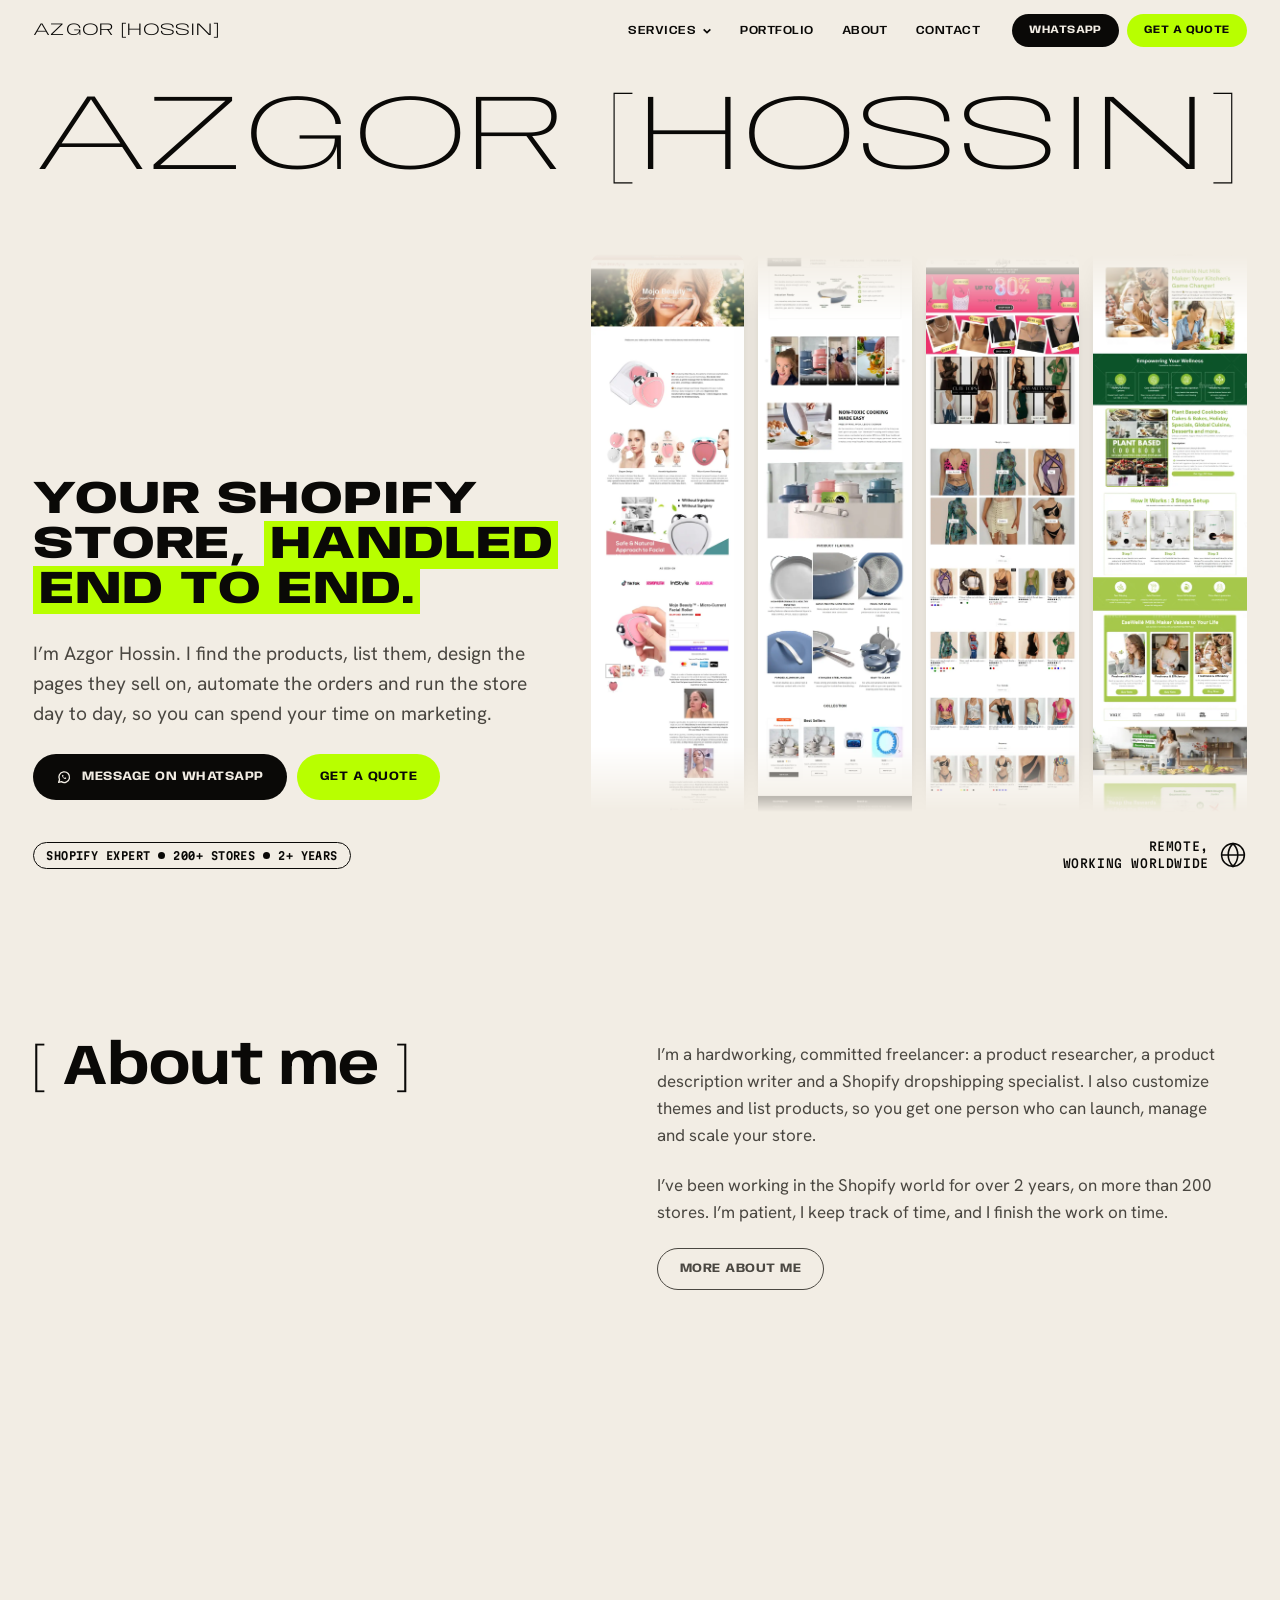
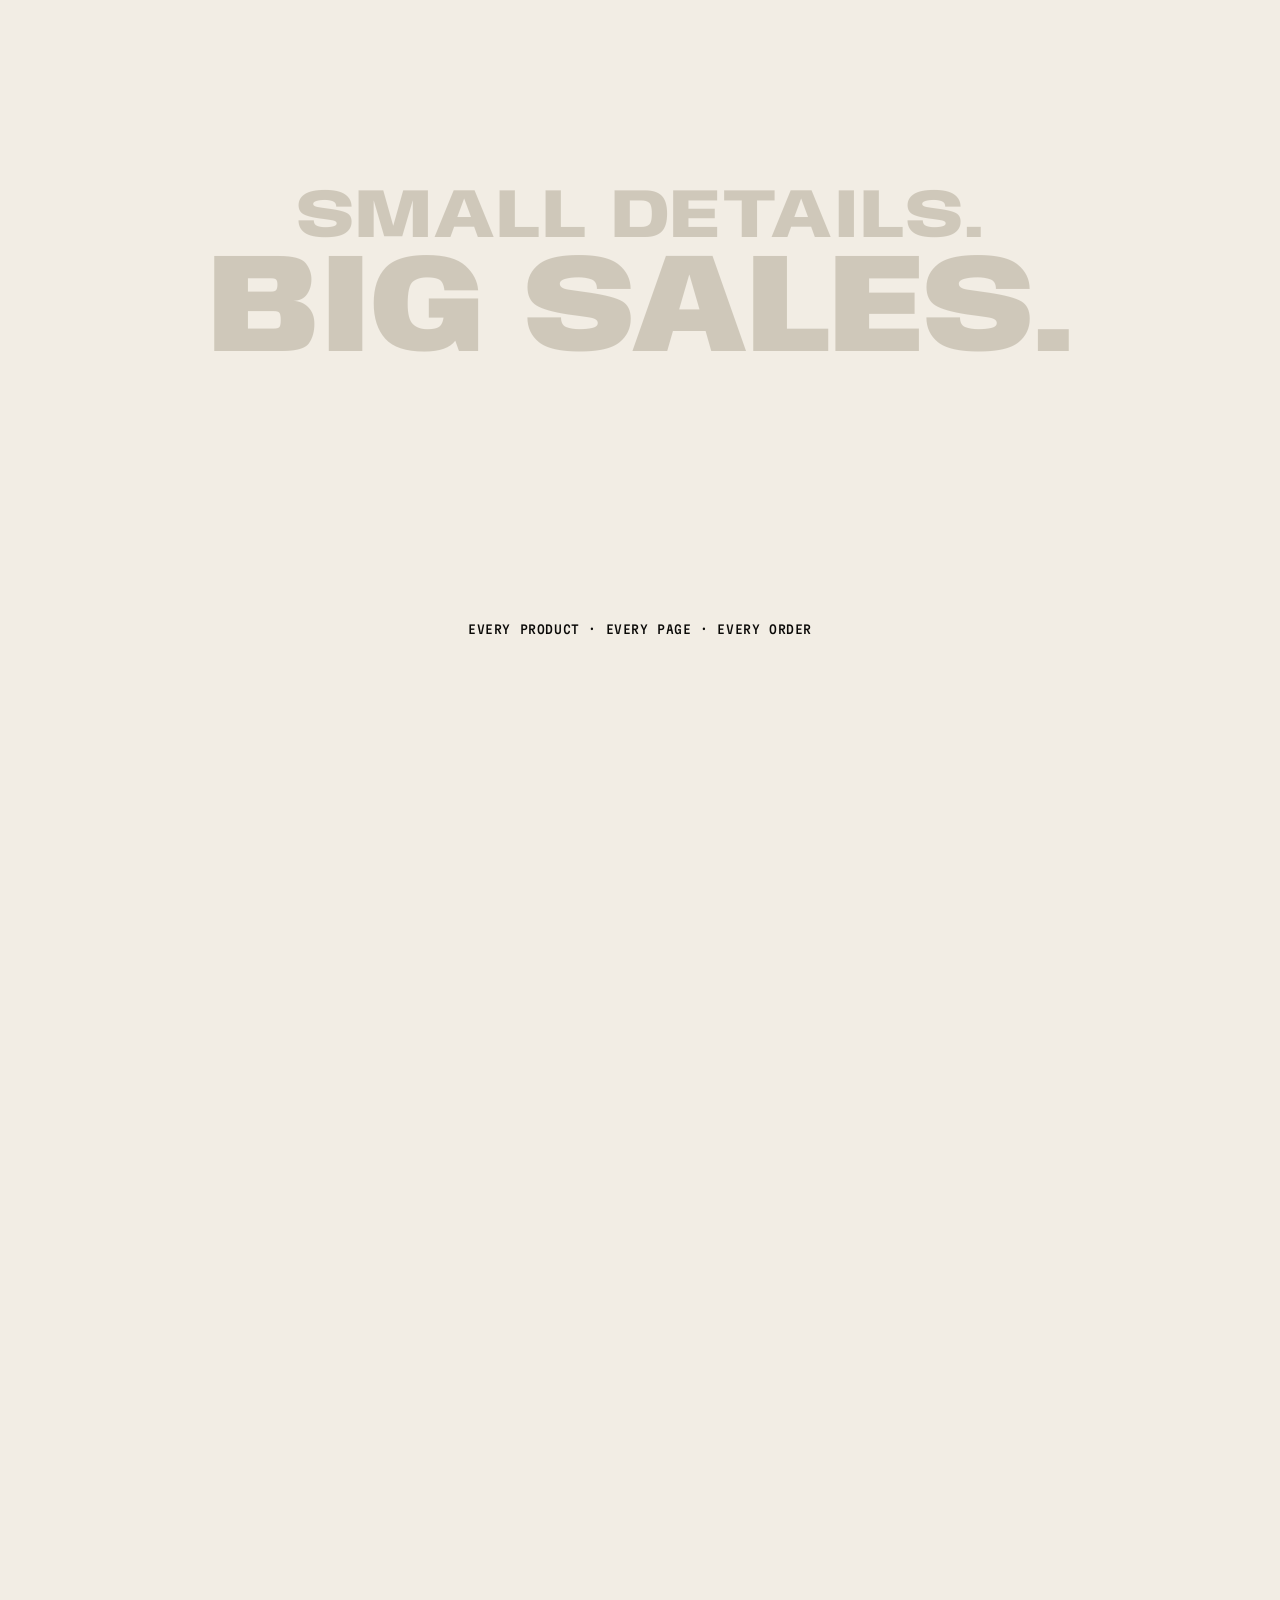
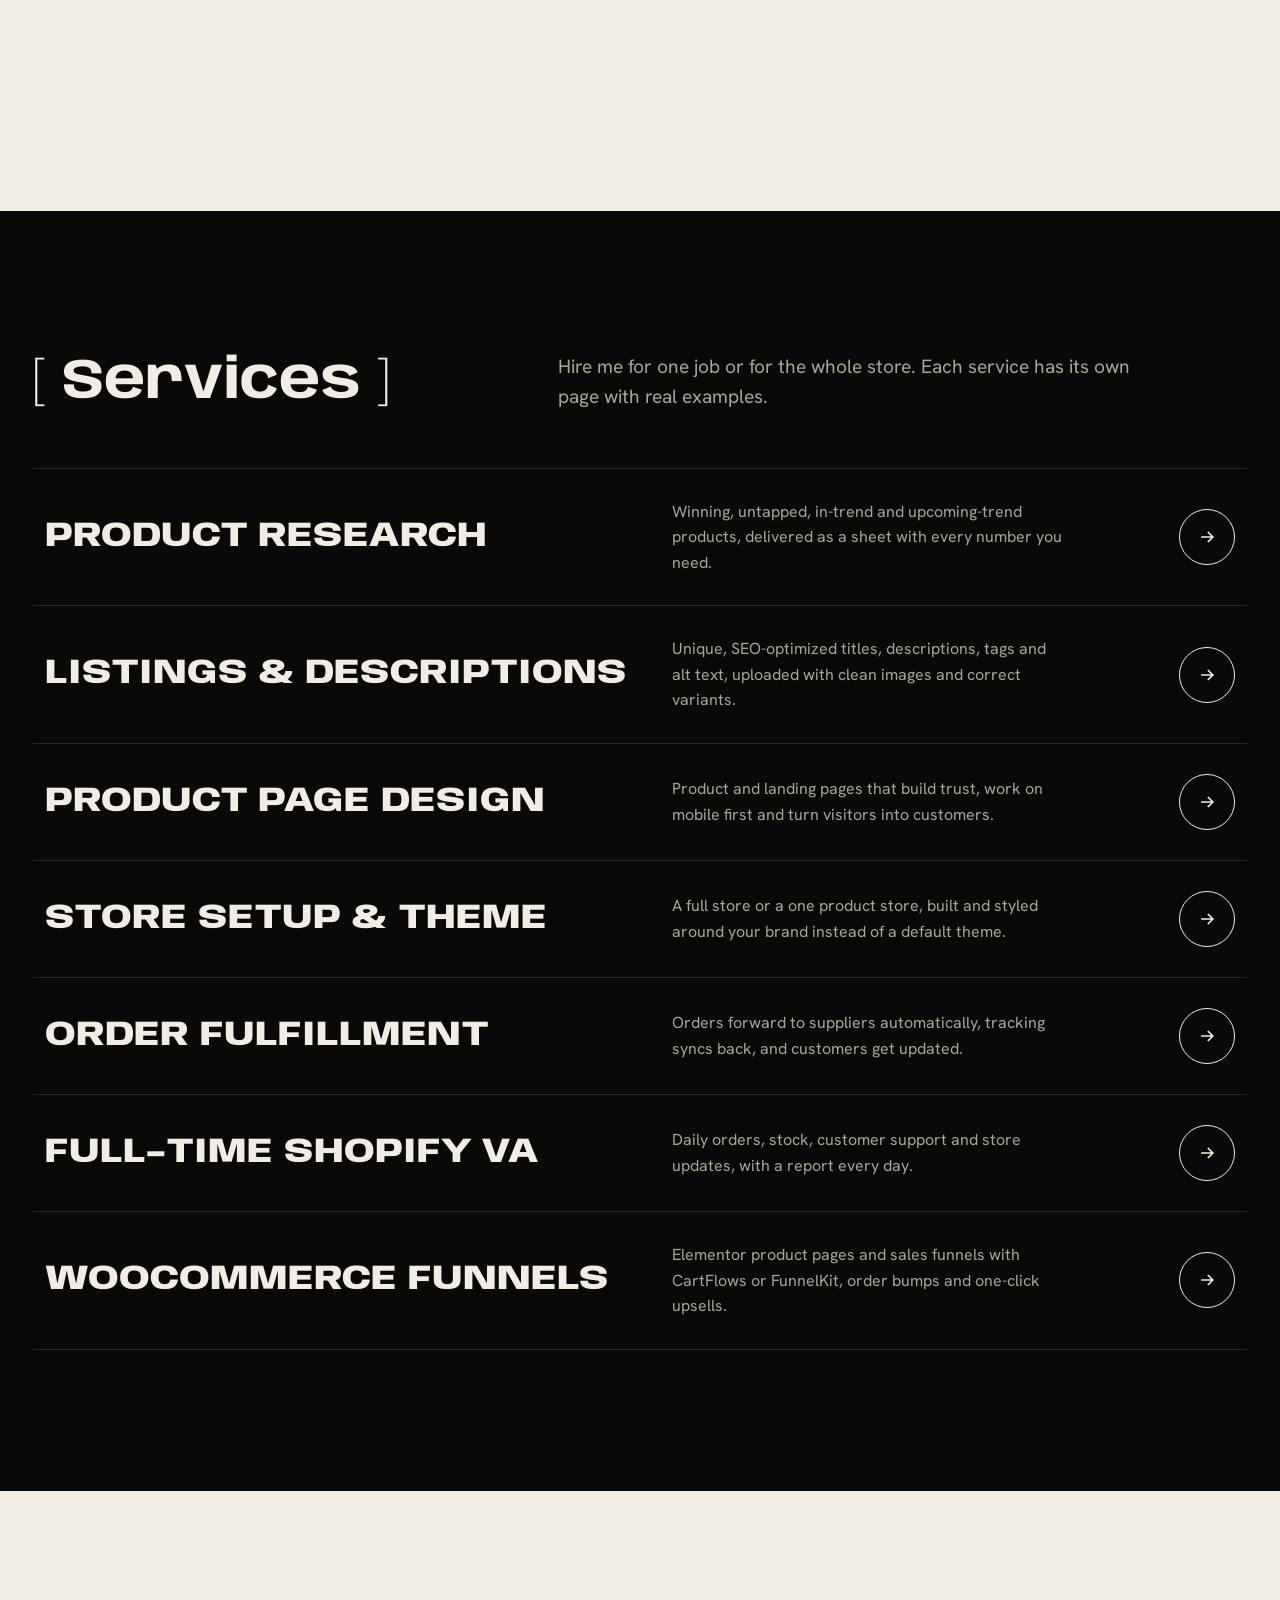
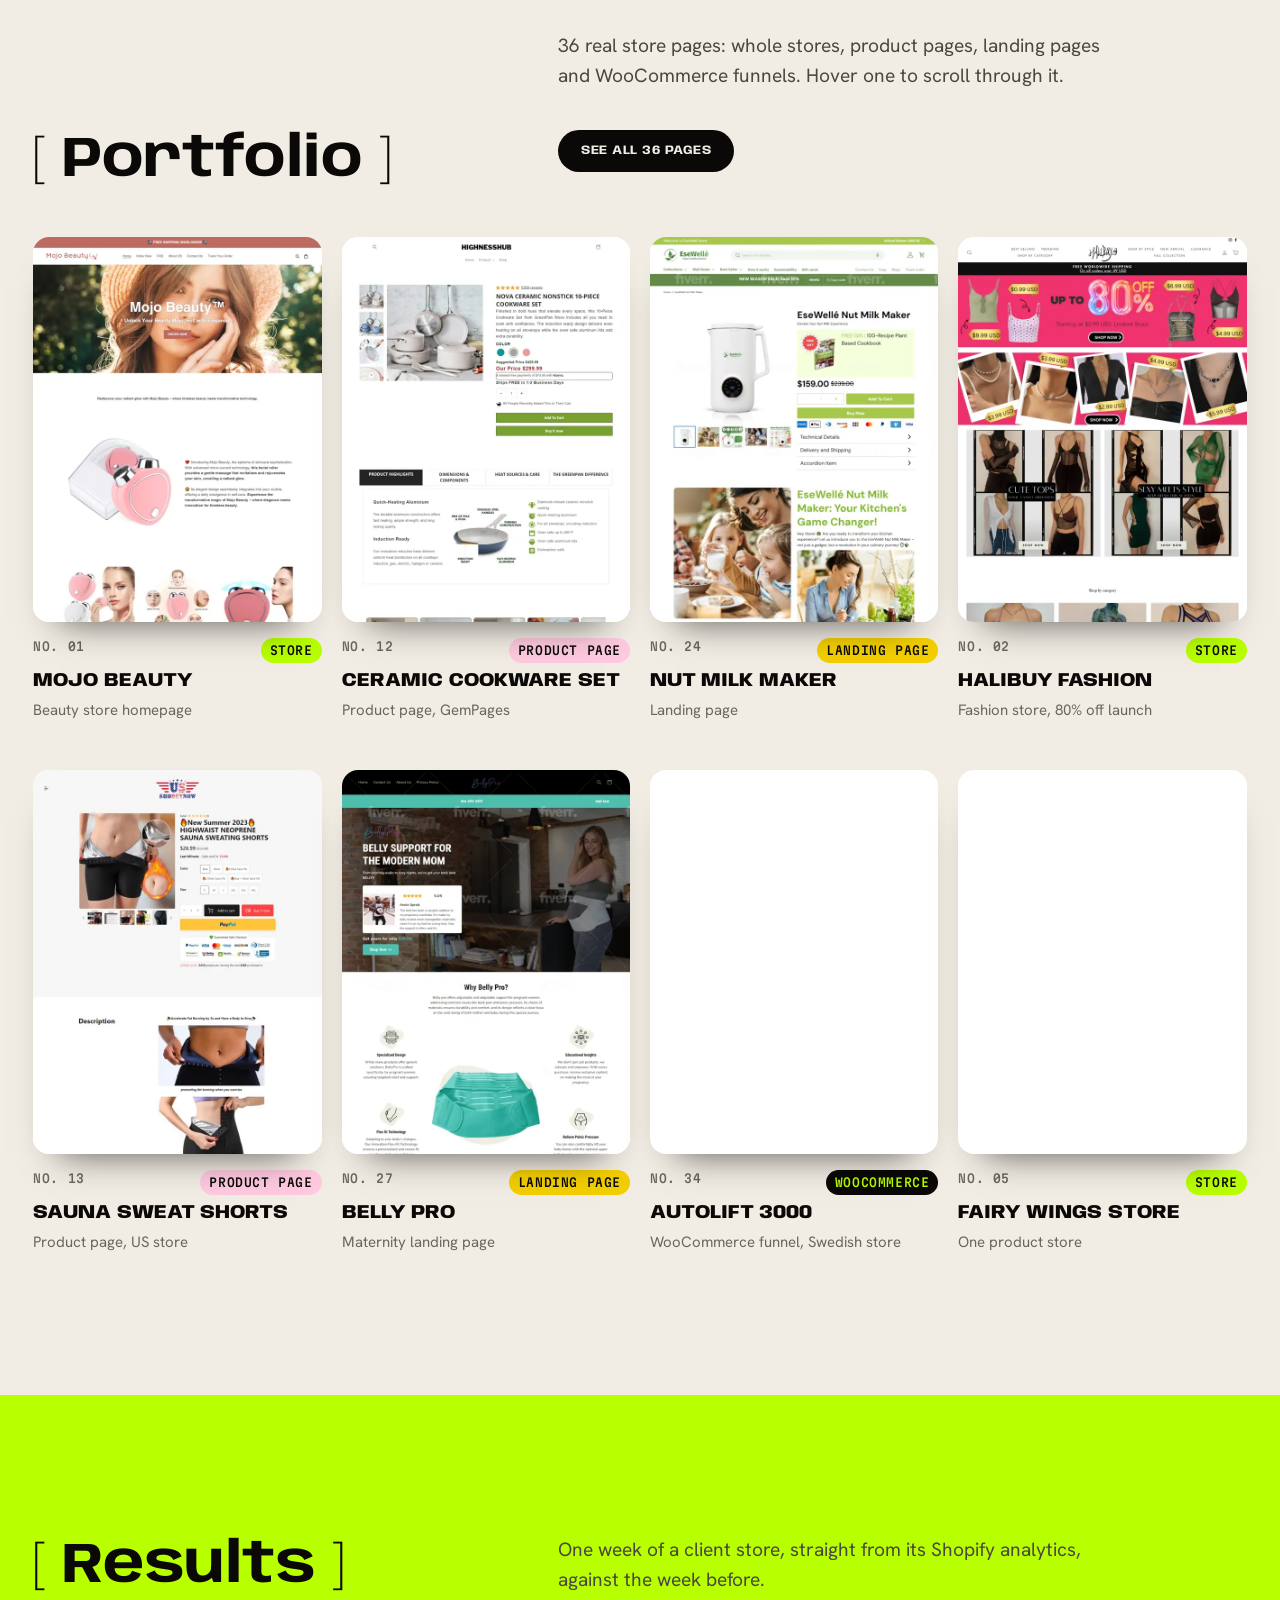
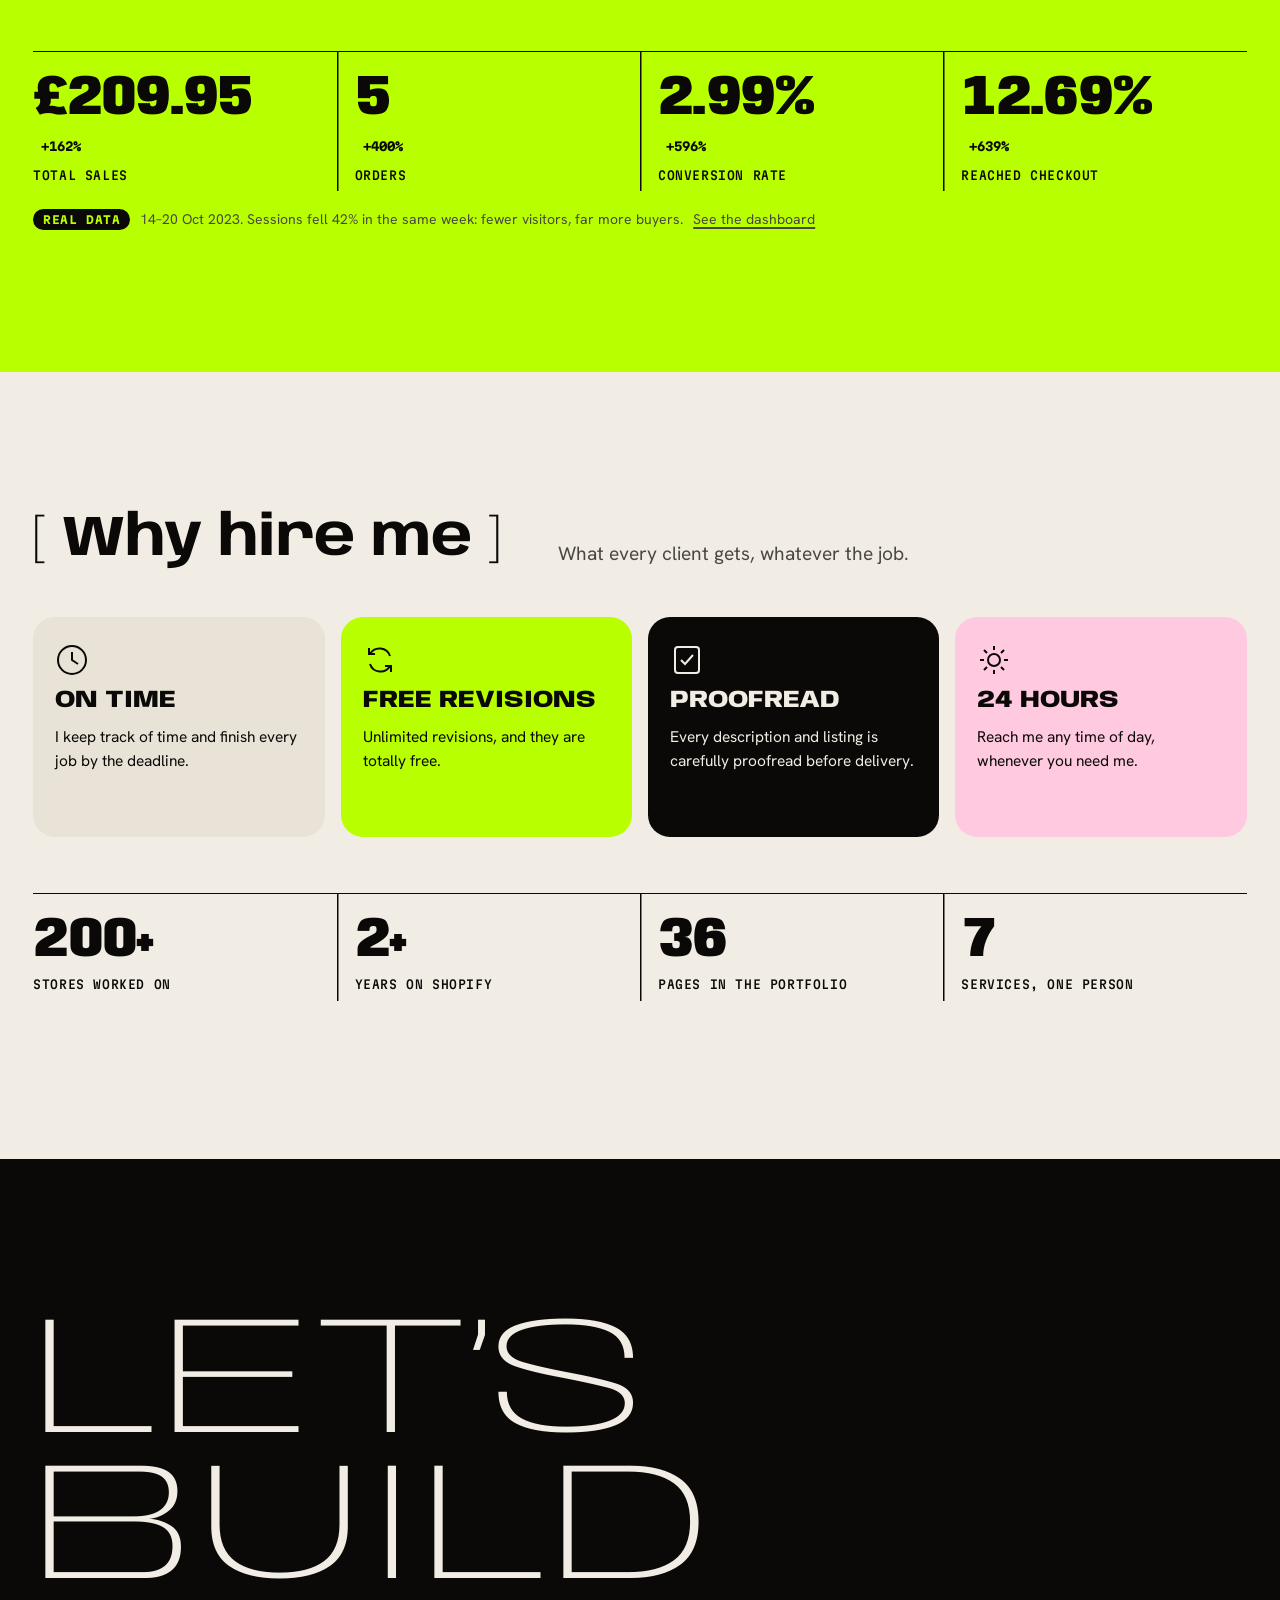
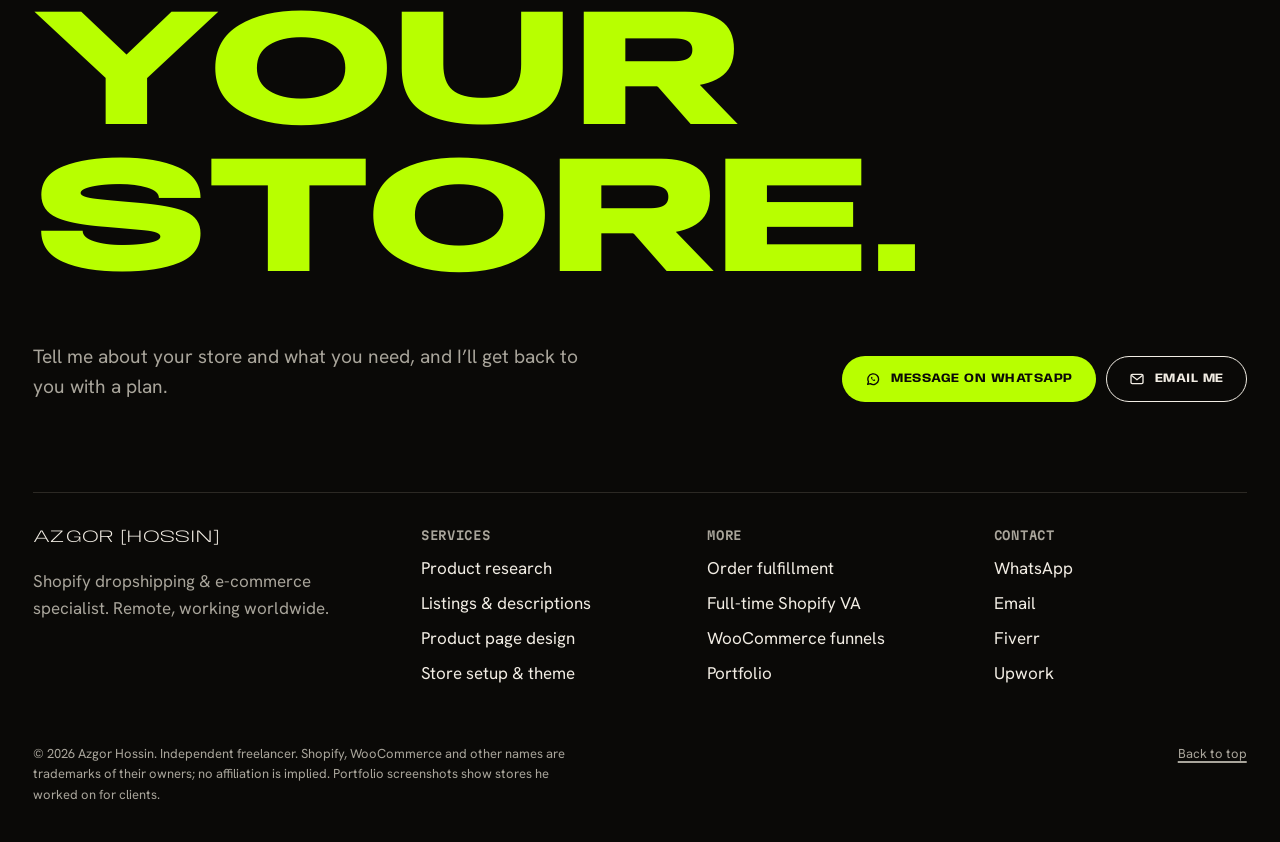
==== commit cf063cd9: "Use the live Vercel domain for share images Co-Authored-By: Claude Opus 5.5 <noreply@anthropic.com>" ====
--- a/index.html
+++ b/index.html
@@ -4,443 +4,283 @@
   <meta charset="utf-8">
   <meta name="viewport" content="width=device-width, initial-scale=1">
   <title>Azgor Hossin — Shopify Dropshipping Specialist</title>
-  <meta name="description" content="Azgor Hossin is a freelance Shopify dropshipping specialist: product research, product listing and SEO, product page design, theme customization, order fulfillment automation and full-time store VA work.">
-  <meta name="theme-color" content="#2233e0">
+  <meta name="description" content="Azgor Hossin is a freelance Shopify dropshipping specialist: product research, SEO listings and descriptions, product page design, theme customization, order fulfillment and full-time store VA work. 200+ stores over 2+ years.">
+  <meta name="theme-color" content="#f2ede4">
   <meta property="og:title" content="Azgor Hossin — Shopify Dropshipping Specialist">
-  <meta property="og:description" content="Product research, listing, page design, fulfillment automation and full-time VA work for Shopify stores.">
+  <meta property="og:description" content="Azgor Hossin is a freelance Shopify dropshipping specialist: product research, SEO listings and descriptions, product page design, theme customization, order fulfillment and full-time store VA work. 200+ stores over 2+ years.">
   <meta property="og:type" content="website">
-  <link rel="icon" href="favicon.svg" type="image/svg+xml">
+  <meta property="og:image" content="https://azgor-portfolio.vercel.app/img/work/store-mojo-beauty.webp">
+  <link rel="icon" href="/favicon.svg" type="image/svg+xml">
   <link rel="preconnect" href="https://fonts.googleapis.com">
   <link rel="preconnect" href="https://fonts.gstatic.com" crossorigin>
-  <link rel="stylesheet" href="https://fonts.googleapis.com/css2?family=Archivo:wdth,wght@62..125,100..900&family=Martian+Mono:wdth,wght@75..112.5,100..800&display=swap">
-  <link rel="stylesheet" href="styles.css">
+  <link rel="stylesheet" href="https://fonts.googleapis.com/css2?family=Anybody:wdth,wght@50..150,100..900&family=Hanken+Grotesk:wght@400;500;600;700&family=Martian+Mono:wdth,wght@75..112.5,400..700&display=swap">
+  <link rel="stylesheet" href="/styles.css">
   <script>document.documentElement.classList.add('js')</script>
 </head>
 <body>
 <!--
-THESIS: The whole page is one long store receipt feeding out of a printer onto a cash-register-blue counter; every service is a line item. Refuses the dark gradient hero + icon-card grid every Shopify freelancer ships.
-OWN-WORLD: Drenched ultramarine counter, cool thermal-white paper, near-black thermal ink, canary and carbon-pink copy sheets. Martian Mono for everything printed, Archivo condensed black for what is stamped on the counter. Perforations, torn teeth, barcodes, dotted leaders.
-STORY: A store owner sees one person covering research, listing, page design, fulfillment and daily running; reads the actual deliverables (research sheet, before/after title, page anatomy, shipping timeline, VA shift log); messages him on WhatsApp.
-FIRST VIEWPORT: Left, huge condensed headline on blue with WhatsApp (canary) and Email buttons. Right, a printer bar with the order receipt printing out: services as clickable line items, 200+ stores total, barcode.
-FORM: Thermal order receipt, #6 on the ordered list; seed key 5c66db7f.
+THESIS: A Shopify specialist's site where his real store pages are the portrait; refuses the category's gradient hero and icon-card grid.
+OWN-WORLD: Layout after alejandroha.com: giant thin-wide name, [bracket] headings, pill buttons, generous air, one scroll-driven statement. Palette after silviamalavasi.com: warm white #f2ede4, black #0a0907, acid green #b8ff00, hot pink #ff006e, yellow #f3cf00. Anybody (wide, 100–900) for display, Hanken Grotesk for text, Martian Mono for data.
+STORY: A store owner sees what he does, sees 36 real pages and a real research sheet, and messages him on WhatsApp.
+FIRST VIEWPORT: Full-width name AZGOR [HOSSIN]; below it, left: headline, lead and WhatsApp/quote pills; right: four columns of his store pages drifting upward.
+FORM: User-pinned direction (alejandroha.com layout + silviamalavasi.com palette); seed key 5c66db7f superseded.
 FINISH: unreviewed and undocumented is unfinished; this build ends with the finish review, the verdict, DESIGN.md, and every shipping raster carrying its provenance
 -->
-
-<a class="skip" href="#research">Skip to content</a>
-
-<header class="nav" id="top">
-  <div class="nav__inner">
-    <a class="nav__brand" href="#top" aria-label="Azgor Hossin, back to top">
-      <svg class="nav__mark" viewBox="0 0 32 32" aria-hidden="true"><path d="M7 3h18v26l-3-2-3 2-3-2-3 2-3-2-3 2z" fill="currentColor"/><path d="M11 10h10M11 14h10M11 18h6" stroke="#2233e0" stroke-width="2"/></svg>
-      <span>Azgor Hossin</span>
-    </a>
-    <nav class="nav__links" aria-label="Sections">
-      <a href="#research">Research</a>
-      <a href="#listing">Listing</a>
-      <a href="#page-design">Page design</a>
-      <a href="#fulfillment">Fulfillment</a>
-      <a href="#va">Full-time VA</a>
+<a class="skip" href="#main">Skip to content</a>
+<header class="nav" id="nav">
+  <div class="nav__in">
+    <a class="nav__brand" href="/" aria-label="Azgor Hossin, home">Azgor [Hossin]</a>
+    <nav class="nav__links" aria-label="Main">
+      <div class="nav__drop">
+        <button type="button" aria-expanded="false" aria-controls="svc-menu">Services <svg viewBox="0 0 12 12" aria-hidden="true"><path d="M2 4l4 4 4-4" fill="none" stroke="currentColor" stroke-width="2"/></svg></button>
+        <div class="nav__menu" id="svc-menu"><a href="/services">All services</a><a href="/services/product-research">Product research</a><a href="/services/product-listing">Listings & SEO descriptions</a><a href="/services/product-page-design">Product & landing page design</a><a href="/services/store-setup">Store setup & theme customization</a><a href="/services/order-fulfillment">Order fulfillment</a><a href="/services/shopify-va">Full-time Shopify VA</a><a href="/services/woocommerce-funnels">WooCommerce funnels</a></div>
+      </div>
+      <a href="/portfolio">Portfolio</a>
+      <a href="/about">About</a>
+      <a href="/contact">Contact</a>
     </nav>
-    <a class="btn btn--stub" href="#contact">Hire me</a>
+    <div class="nav__cta">
+      <a class="pill pill--black pill--sm" data-link="whatsapp" href="/contact">WhatsApp</a>
+      <a class="pill pill--acid pill--sm" href="/contact">Get a quote</a>
+    </div>
+    <button class="nav__burger" type="button" aria-label="Open menu" aria-expanded="false" aria-controls="menu"><svg viewBox="0 0 24 24" aria-hidden="true"><path d="M3 7h18M3 12h18M3 17h18" stroke="currentColor" stroke-width="2.2"/></svg></button>
   </div>
 </header>
-
-<main>
-
-  <!-- ================= HERO ================= -->
-  <section class="leg leg--hero" aria-labelledby="hero-title">
-    <div class="leg__head leg__head--hero">
-      <h1 id="hero-title" class="display">Your Shopify store, handled end to end.</h1>
-      <p class="lede">I’m Azgor Hossin. I find the products, list them, design the pages they sell on, automate the orders, and run the store day to day, so you can spend your time on marketing.</p>
+<div class="menu dark" id="menu" role="dialog" aria-modal="true" aria-label="Menu">
+  <div class="menu__top"><a class="nav__brand" style="opacity:1;transform:none" href="/">Azgor [Hossin]</a><button class="menu__close" type="button" aria-label="Close menu"><svg viewBox="0 0 24 24" aria-hidden="true"><path d="M6 6l12 12M18 6L6 18" stroke="currentColor" stroke-width="2.5"/></svg></button></div>
+  <nav aria-label="Mobile">
+    <a href="/">Home</a>
+    <a href="/services">Services</a>
+    <a class="sub" href="/services/product-research">Product research</a>
+    <a class="sub" href="/services/product-listing">Listings & SEO descriptions</a>
+    <a class="sub" href="/services/product-page-design">Product & landing page design</a>
+    <a class="sub" href="/services/store-setup">Store setup & theme customization</a>
+    <a class="sub" href="/services/order-fulfillment">Order fulfillment</a>
+    <a class="sub" href="/services/shopify-va">Full-time Shopify VA</a>
+    <a class="sub" href="/services/woocommerce-funnels">WooCommerce funnels</a>
+    <a href="/portfolio">Portfolio</a>
+    <a href="/about">About</a>
+    <a href="/contact">Contact</a>
+  </nav>
+  <div class="menu__cta">
+    <a class="pill pill--acid" data-link="whatsapp" href="/contact"><svg viewBox="0 0 24 24" aria-hidden="true"><path d="M4 20l1.3-3.9A8 8 0 1 1 8 19z" fill="none" stroke="currentColor" stroke-width="2" stroke-linejoin="round"/><path d="M9 9.5c0 3 2.5 5.5 5.5 5.5l1-1.5-2-1-1 1c-1-.5-1.5-1-2-2l1-1-1-2z" fill="currentColor"/></svg> Message on WhatsApp</a>
+    <a class="pill pill--line" data-link="email" href="/contact"><svg viewBox="0 0 24 24" aria-hidden="true"><rect x="3" y="5" width="18" height="14" rx="2" fill="none" stroke="currentColor" stroke-width="2"/><path d="M3.5 6.5l8.5 6.5 8.5-6.5" fill="none" stroke="currentColor" stroke-width="2"/></svg> Email me</a>
+  </div>
+</div>
+<main id="main">
+<section class="hero" aria-labelledby="hero-title">
+  <div class="hero__name"><p class="name" data-fit aria-hidden="true">Azgor <span class="br">[</span>Hossin<span class="br">]</span></p></div>
+  <div class="hero__stage">
+    <div class="hero__copy">
+      <h1 id="hero-title">Your Shopify store, <span class="mark">handled end to end.</span></h1>
+      <p class="lead">I’m Azgor Hossin. I find the products, list them, design the pages they sell on, automate the orders and run the store day to day, so you can spend your time on marketing.</p>
       <div class="cta">
-        <a class="btn btn--primary" data-link="whatsapp" href="#contact">
-          <svg viewBox="0 0 24 24" aria-hidden="true"><path d="M4 20l1.3-3.9A8 8 0 1 1 8 19z" fill="none" stroke="currentColor" stroke-width="2" stroke-linejoin="round"/><path d="M9 9.5c0 3 2.5 5.5 5.5 5.5l1-1.5-2-1-1 1c-1-.5-1.5-1-2-2l1-1-1-2z" fill="currentColor"/></svg>
-          Message on WhatsApp
-        </a>
-        <a class="btn btn--ghost" data-link="email" href="#contact">
-          <svg viewBox="0 0 24 24" aria-hidden="true"><rect x="3" y="5" width="18" height="14" rx="1" fill="none" stroke="currentColor" stroke-width="2"/><path d="M3.5 6l8.5 7 8.5-7" fill="none" stroke="currentColor" stroke-width="2"/></svg>
-          Email me
-        </a>
-      </div>
-      <p class="cta__alt">Prefer a marketplace? Hire me on <a data-link="fiverr" href="#contact">Fiverr</a> or <a data-link="upwork" href="#contact">Upwork</a>.</p>
-    </div>
-
-    <div class="roll">
-      <div class="printer" aria-hidden="true"><span class="printer__slot"></span><span class="printer__led"></span></div>
-      <article class="seg seg--first" aria-label="Order summary of services">
-        <div class="print">
-          <p class="r-center r-big print-line">AZGOR HOSSIN</p>
-          <p class="r-center r-small print-line">Shopify dropshipping &amp; e-commerce</p>
-          <p class="r-center r-small print-line">Freelance · Remote · Worldwide</p>
-          <hr class="r-rule print-line">
-          <dl class="r-meta print-line">
-            <div><dt>Order</dt><dd>#AZ-0200+</dd></div>
-            <div><dt>Date</dt><dd data-today>—</dd></div>
-            <div><dt>Served by</dt><dd>Azgor</dd></div>
-          </dl>
-          <hr class="r-rule print-line">
-          <ol class="r-items">
-            <li class="print-line"><a href="#research"><span class="q">1</span><span class="i">Product research</span><span class="l"></span><span class="v">Sheet</span></a></li>
-            <li class="print-line"><a href="#listing"><span class="q">1</span><span class="i">Product listing + SEO</span><span class="l"></span><span class="v">Catalog</span></a></li>
-            <li class="print-line"><a href="#page-design"><span class="q">1</span><span class="i">Product page design</span><span class="l"></span><span class="v">Page</span></a></li>
-            <li class="print-line"><a href="#setup"><span class="q">1</span><span class="i">Store setup + theme</span><span class="l"></span><span class="v">Store</span></a></li>
-            <li class="print-line"><a href="#fulfillment"><span class="q">1</span><span class="i">Order fulfillment</span><span class="l"></span><span class="v">Automated</span></a></li>
-            <li class="print-line"><a href="#va"><span class="q">1</span><span class="i">Full-time Shopify VA</span><span class="l"></span><span class="v">Daily</span></a></li>
-            <li class="print-line"><a href="#funnels"><span class="q">1</span><span class="i">WooCommerce funnels</span><span class="l"></span><span class="v">Funnel</span></a></li>
-          </ol>
-          <hr class="r-rule print-line">
-          <dl class="r-totals print-line">
-            <div><dt>Stores worked on</dt><dd>200+</dd></div>
-            <div><dt>Years on Shopify</dt><dd>2+</dd></div>
-          </dl>
-          <hr class="r-rule r-rule--double print-line">
-          <p class="r-grand print-line"><span>Total</span><span>One store, handled</span></p>
-          <div class="barcode print-line" data-barcode="AZ-0200" aria-hidden="true"></div>
-          <p class="r-center r-small print-line">Tap any line to see what’s included</p>
-        </div>
-      </article>
-    </div>
-  </section>
-
-  <!-- ================= RESEARCH ================= -->
-  <section class="leg" id="research" aria-labelledby="research-title">
-    <div class="leg__head">
-      <h2 id="research-title" class="display display--md">Products worth selling, before you spend on ads.</h2>
-      <p>Research decides everything after it. A good product finds its own customers and saves you promotion money. I’ve researched products for 200+ stores over the last 2 years.</p>
-    </div>
-    <div class="roll">
-      <article class="seg">
-        <div class="perf" aria-hidden="true"></div>
-        <h3 class="r-heading">Product research · 4 kinds</h3>
-        <ul class="r-list">
-          <li><strong>Current winning products</strong><span>Products customers already want, picked from Facebook ads that are getting strong responses.</span></li>
-          <li><strong>New untapped products</strong><span>Unique products your competitors haven’t found yet, each with its selling point.</span></li>
-          <li><strong>In-trend products</strong><span>How popular a product is right now on Google Trends, with its ranking and monthly search volume.</span></li>
-          <li><strong>Upcoming-trend products</strong><span>Products that should trend in the coming months, judged from their ranking chart over past months.</span></li>
-        </ul>
-
-        <h3 class="r-heading">Your research sheet</h3>
-        <p class="r-note">Every product comes with the numbers you need to decide:</p>
-        <ul class="r-chips">
-          <li>Product name</li><li>AliExpress link</li><li>AliExpress price</li><li>Ali orders</li><li>Ali rating</li><li>Profit margin</li><li>Profit markup</li><li>FB ad link</li><li>Competitor link</li><li>Competitor price</li><li>Google Trends</li><li>Monthly search volume</li>
-        </ul>
-
-        <figure class="sheet">
-          <figcaption><span>Sample rows</span><span class="tag tag--pink">Example data, not real results</span></figcaption>
-          <div class="sheet__scroll" tabindex="0" role="region" aria-label="Sample research sheet, scrolls sideways">
-            <table>
-              <thead>
-                <tr><th scope="col">Product</th><th scope="col">Ali price</th><th scope="col">Sell at</th><th scope="col">Margin</th><th scope="col">Ali orders</th><th scope="col">Rating</th><th scope="col">Trend</th></tr>
-              </thead>
-              <tbody>
-                <tr><th scope="row">Neck &amp; shoulder massager</th><td>$11.40</td><td>$34.99</td><td>67%</td><td>12.4k</td><td>4.8</td><td><span class="trend trend--up">Rising</span></td></tr>
-                <tr><th scope="row">Magnetic car phone mount</th><td>$3.20</td><td>$17.99</td><td>82%</td><td>30.1k</td><td>4.7</td><td><span class="trend">Steady</span></td></tr>
-                <tr><th scope="row">Pet hair remover roller</th><td>$2.85</td><td>$14.95</td><td>81%</td><td>51.8k</td><td>4.8</td><td><span class="trend">Steady</span></td></tr>
-                <tr><th scope="row">LED sunset lamp</th><td>$6.10</td><td>$24.99</td><td>76%</td><td>8.9k</td><td>4.6</td><td><span class="trend trend--season">Seasonal</span></td></tr>
-              </tbody>
-            </table>
-          </div>
-        </figure>
-
-        <p class="r-tools"><span>Tools</span> AdSpy · Dropispy · BigSpy · Drop Point · Ecomhunt · AdHunter · AliShark · Google Trends</p>
-      </article>
-    </div>
-  </section>
-
-  <!-- ================= LISTING ================= -->
-  <section class="leg" id="listing" aria-labelledby="listing-title">
-    <div class="leg__head">
-      <h2 id="listing-title" class="display display--md">Supplier data in. Sell-ready listings out.</h2>
-      <p>A great store only converts if the products look professional. I take raw supplier data and turn it into clean, SEO-ready product pages.</p>
-    </div>
-    <div class="roll">
-      <article class="seg">
-        <div class="perf" aria-hidden="true"></div>
-        <h3 class="r-heading">One product title, before and after</h3>
-        <div class="swap">
-          <div class="swap__row">
-            <span class="swap__label">Supplier</span>
-            <p class="swap__before">2024 New Hot Sale Magnetic Car Phone Holder Universal 360 Rotation Strong Magnet Mount For iPhone Samsung Xiaomi</p>
-          </div>
-          <div class="swap__row">
-            <span class="swap__label swap__label--after">Your store</span>
-            <p class="swap__after">MagGrip 360 Magnetic Car Phone Mount</p>
-          </div>
-          <p class="swap__foot"><span class="tag">Example</span> Keyword in the title, brand voice in the copy, benefits in short bullets.</p>
-        </div>
-
-        <h3 class="r-heading">What’s included</h3>
-        <dl class="r-groups">
-          <div>
-            <dt>Uploads</dt>
-            <dd>Single or bulk uploads, by CSV or through DSers, CJdropshipping, AutoDS or Zendrop.</dd>
-            <dd>Color, size, material and bundle variants, each mapped to the right image.</dd>
-            <dd>Products sorted into automated or manual collections, with tags for easy navigation.</dd>
-          </div>
-          <div>
-            <dt>Descriptions</dt>
-            <dd>Clear, persuasive product copy written in your brand voice.</dd>
-            <dd>Search keywords in titles, descriptions and meta tags for Google.</dd>
-            <dd>Key benefits and specs as easy-to-read bullet points.</dd>
-          </div>
-          <div>
-            <dt>Images</dt>
-            <dd>Supplier logos, Chinese text and watermarks removed.</dd>
-            <dd>Cropped and resized to one clean aspect ratio across the store.</dd>
-            <dd>Compressed without losing quality, so pages stay fast.</dd>
-          </div>
-          <div>
-            <dt>Price &amp; stock</dt>
-            <dd>Profit margins, compare-at prices and currency settings.</dd>
-            <dd>Correct SKUs and real-time inventory tracking, so you never oversell.</dd>
-            <dd>Weights and dimensions set for automatic shipping rates.</dd>
-          </div>
-        </dl>
-      </article>
-    </div>
-  </section>
-
-  <!-- ================= PAGE DESIGN ================= -->
-  <section class="leg" id="page-design" aria-labelledby="page-title">
-    <div class="leg__head">
-      <h2 id="page-title" class="display display--md">The page where they decide to buy.</h2>
-      <p>A weak product page wastes your ad budget. I design product pages that build trust, work on mobile first, and turn visitors into customers.</p>
-    </div>
-    <div class="roll">
-      <article class="seg">
-        <div class="perf" aria-hidden="true"></div>
-        <h3 class="r-heading">Anatomy of a product page</h3>
-        <figure class="anatomy">
-          <div class="pdp" aria-hidden="true">
-            <div class="pdp__gallery">
-              <div class="pdp__main">
-                <svg viewBox="0 0 120 120"><rect x="38" y="16" width="44" height="78" rx="8" fill="none" stroke="currentColor" stroke-width="3"/><circle cx="60" cy="100" r="10" fill="none" stroke="currentColor" stroke-width="3"/><path d="M60 94v-6M46 110h28" stroke="currentColor" stroke-width="3"/><path d="M48 30h24" stroke="currentColor" stroke-width="3"/></svg>
-                <span class="pin" style="top:10px;left:10px">A</span>
-              </div>
-              <div class="pdp__thumbs"><i></i><i></i><i></i><i></i><span class="pin pin--inline">E</span></div>
-            </div>
-            <div class="pdp__info">
-              <p class="pdp__title">MagGrip 360 Car Phone Mount</p>
-              <p class="pdp__stars"><span class="stars" style="--r:4.8"></span> 4.8 · 1,204 reviews <span class="pin pin--inline">B</span></p>
-              <p class="pdp__price"><b>$17.99</b> <s>$29.99</s> <em>Save 40%</em></p>
-              <div class="pdp__swatches"><i style="--c:#16161a"></i><i style="--c:#c7c9d1"></i><i style="--c:#ff6fa0"></i></div>
-              <span class="pdp__atc">Add to cart <span class="pin pin--inline">A</span></span>
-              <p class="pdp__trust">Free shipping · 30-day money-back guarantee</p>
-              <div class="pdp__acc"><span>Specifications</span><span>Shipping &amp; returns</span><span>FAQ <span class="pin pin--inline">C</span></span></div>
-              <div class="pdp__fbt">Frequently bought together <span class="pin pin--inline">D</span></div>
-            </div>
-          </div>
-          <figcaption class="tag">Illustration</figcaption>
-        </figure>
-        <ol class="r-key">
-          <li><span class="pin">A</span><p><strong>Above the fold.</strong> Image and video gallery with zoom, bold price with compare-at discount, color swatches, and a sticky add-to-cart bar on mobile.</p></li>
-          <li><span class="pin">B</span><p><strong>Trust and social proof.</strong> Loox, Judge.me or Okendo reviews with photos, payment and secure-checkout badges, free shipping and guarantee badges.</p></li>
-          <li><span class="pin">C</span><p><strong>Content blocks.</strong> Collapsible tabs for specs, shipping and FAQs, comparison tables, benefit icons, and customer or promo video.</p></li>
-          <li><span class="pin">D</span><p><strong>Upsells.</strong> Frequently bought together bundles and “Buy 2, get 10% off” quantity breaks to raise your average order value.</p></li>
-          <li><span class="pin">E</span><p><strong>Mobile and speed.</strong> Buttons, images and text laid out for thumbs, with lazy-loaded images and lean scripts for fast loading.</p></li>
-        </ol>
-      </article>
-    </div>
-  </section>
-
-  <!-- ================= SETUP + THEME ================= -->
-  <section class="leg" id="setup" aria-labelledby="setup-title">
-    <div class="leg__head">
-      <h2 id="setup-title" class="display display--md">A store built around your brand, not a default theme.</h2>
-      <p>From an empty Shopify account to a store that’s ready to take orders, or a redesign of the one you already have.</p>
-    </div>
-    <div class="roll">
-      <article class="seg">
-        <div class="perf" aria-hidden="true"></div>
-        <h3 class="r-heading">Store setup</h3>
-        <ul class="r-lines">
-          <li><span class="i">Store creation or redesign</span><span class="l"></span><span class="v">Layout, navigation, mobile</span></li>
-          <li><span class="i">Product catalog</span><span class="l"></span><span class="v">Collections, variants, stock</span></li>
-          <li><span class="i">Policy pages</span><span class="l"></span><span class="v">Privacy, terms, refund, shipping FAQ</span></li>
-          <li><span class="i">Payments</span><span class="l"></span><span class="v">Shopify Payments, PayPal, Stripe</span></li>
-          <li><span class="i">Shipping</span><span class="l"></span><span class="v">Zones and automatic rates</span></li>
-          <li><span class="i">Logo and branding</span><span class="l"></span><span class="v">Logo, banners, colors, guidelines</span></li>
-          <li><span class="i">Packaging</span><span class="l"></span><span class="v">Inserts, stickers, boxes, tags</span></li>
-        </ul>
-
-        <h3 class="r-heading">Theme customization</h3>
-        <ul class="r-list">
-          <li><strong>Layout</strong><span>Homepage sections, product grids, collection pages and landing pages, rebuilt in the theme editor and Liquid.</span></li>
-          <li><strong>Header and footer</strong><span>Mega menus, sticky headers, currency selectors and clear footer links.</span></li>
-          <li><strong>Brand styling</strong><span>Your fonts, colors, button styles and graphics, applied across the whole theme.</span></li>
-          <li><strong>Homepage</strong><span>Hero banners and sliders with strong calls to action, featured collection carousels, brand story and testimonial sections.</span></li>
-          <li><strong>Apps and cart drawer</strong><span>Reviews, search, wishlist and popups styled to match, plus a slide-out cart with a free-shipping progress bar and upsells.</span></li>
-          <li><strong>Mobile and speed</strong><span>Tested on Chrome, Safari, Firefox and Edge, iOS and Android, with heavy scripts and unused code cleaned out.</span></li>
-        </ul>
-      </article>
-    </div>
-  </section>
-
-  <!-- ================= FULFILLMENT ================= -->
-  <section class="leg" id="fulfillment" aria-labelledby="fulfillment-title">
-    <div class="leg__head">
-      <h2 id="fulfillment-title" class="display display--md">Orders that ship themselves.</h2>
-      <p>Fast, accurate fulfillment keeps customers happy, cuts refund requests and keeps your payment gateways healthy. I connect your store, your suppliers and your customers.</p>
-    </div>
-    <div class="roll">
-      <article class="seg">
-        <div class="perf" aria-hidden="true"></div>
-        <h3 class="r-heading">Tracking · one order’s journey</h3>
-        <ol class="track">
-          <li class="is-done"><b>Order placed</b><span>A customer checks out on your store.</span></li>
-          <li class="is-done"><b>Sent to supplier</b><span>The order forwards automatically through DSers, AutoDS, CJdropshipping, Zendrop, Spocket or AliExpress.</span></li>
-          <li class="is-now"><b>Shipped</b><span>The tracking number syncs back to Shopify as soon as it ships.</span></li>
-          <li><b>Customer updated</b><span>Automatic email and SMS updates, plus a tracking page in your menu with 17TRACK, ParcelPanel or AfterShip.</span></li>
-          <li><b>Delivered</b><span>And if something goes wrong, I handle it: see below.</span></li>
-        </ol>
-
-        <h3 class="r-heading">Also handled</h3>
-        <ul class="r-lines">
-          <li><span class="i">Bulk and special orders</span><span class="l"></span><span class="v">Custom packaging, customer notes</span></li>
-          <li><span class="i">Stock sync</span><span class="l"></span><span class="v">Out-of-stock updates instantly</span></li>
-          <li><span class="i">Price monitoring</span><span class="l"></span><span class="v">Supplier changes, margin kept</span></li>
-          <li><span class="i">Failed orders</span><span class="l"></span><span class="v">Address and payment issues fixed</span></li>
-          <li><span class="i">Returns and refunds</span><span class="l"></span><span class="v">Lost or damaged, sorted with suppliers</span></li>
-          <li><span class="i">Private agent sourcing</span><span class="l"></span><span class="v">Factory prices, samples, thank-you notes</span></li>
-        </ul>
-      </article>
-    </div>
-  </section>
-
-  <!-- ================= VA ================= -->
-  <section class="leg" id="va" aria-labelledby="va-title">
-    <div class="leg__head">
-      <h2 id="va-title" class="display display--md">A full-time VA for your store.</h2>
-      <p>I run the day-to-day: orders, stock, customers and updates. You get your time back for marketing and scaling, and a report every day.</p>
-    </div>
-    <div class="roll">
-      <article class="seg seg--carbon">
-        <div class="perf" aria-hidden="true"></div>
-        <h3 class="r-heading">Shift log · a sample day</h3>
-        <ol class="log">
-          <li><time>09:00</time><span>Process overnight orders and check every tracking number synced.</span></li>
-          <li><time>10:30</time><span>Answer customer emails, live chat and “Where is my order?” tickets.</span></li>
-          <li><time>12:00</time><span>Check supplier stock and prices, update anything out of stock.</span></li>
-          <li><time>14:00</time><span>Upload new products, update collections and fix formatting.</span></li>
-          <li><time>15:30</time><span>Approve new customer reviews in Loox or Judge.me.</span></li>
-          <li><time>16:30</time><span>Schedule posts and reels for Facebook, Instagram and TikTok.</span></li>
-          <li><time>17:30</time><span>Send you the daily report.</span></li>
-        </ol>
-        <p class="r-note r-note--center"><span class="tag">Example schedule</span></p>
-
-        <h3 class="r-heading">Every day includes</h3>
-        <dl class="r-groups">
-          <div>
-            <dt>Store operations</dt>
-            <dd>Order fulfillment and tracking, inventory and price checks, catalog maintenance.</dd>
-          </div>
-          <div>
-            <dt>Customer support</dt>
-            <dd>Emails, live chat and contact forms, order status questions, returns, refunds and disputes under your store policy.</dd>
-          </div>
-          <div>
-            <dt>Store updates</dt>
-            <dd>Seasonal banners and sale graphics, product description edits, app clean-up so popups, reviews and upsells keep working.</dd>
-          </div>
-          <div>
-            <dt>Marketing support</dt>
-            <dd>Review moderation, social media posting and comments, a watch on ad campaigns and abandoned-cart emails.</dd>
-          </div>
-        </dl>
-      </article>
-    </div>
-  </section>
-
-  <!-- ================= FUNNELS ================= -->
-  <section class="leg" id="funnels" aria-labelledby="funnels-title">
-    <div class="leg__head">
-      <h2 id="funnels-title" class="display display--md">On WooCommerce? I build funnels there too.</h2>
-      <p>Custom product pages and sales funnels with Elementor, paired with CartFlows or FunnelKit, instead of a generic store layout.</p>
-    </div>
-    <div class="roll">
-      <article class="seg">
-        <div class="perf" aria-hidden="true"></div>
-        <h3 class="r-heading">CartFlows or FunnelKit?</h3>
-        <div class="sheet__scroll" tabindex="0" role="region" aria-label="CartFlows and FunnelKit comparison">
-          <table class="compare">
-            <thead><tr><th scope="col"><span class="sr">Feature</span></th><th scope="col">CartFlows</th><th scope="col">FunnelKit</th></tr></thead>
-            <tbody>
-              <tr><th scope="row">Best for</th><td>Visual funnels and checkout</td><td>Funnels plus automation and CRM</td></tr>
-              <tr><th scope="row">Elementor</th><td>Widgets for each step</td><td>Native widgets and templates</td></tr>
-              <tr><th scope="row">Bumps and upsells</th><td>One-click upsells</td><td>Rule-based dynamic upsells</td></tr>
-              <tr><th scope="row">Cart</th><td>Embedded checkout</td><td>Slide-out cart drawer</td></tr>
-              <tr><th scope="row">Automation</th><td>Basic follow-ups</td><td>Abandoned cart, post-purchase flows</td></tr>
-            </tbody>
-          </table>
-        </div>
-
-        <h3 class="r-heading">What you get</h3>
-        <ul class="r-lines">
-          <li><span class="i">Landing pages</span><span class="l"></span><span class="v">Your brand, sticky Buy Now</span></li>
-          <li><span class="i">Checkout</span><span class="l"></span><span class="v">1 or 2 steps, Stripe, PayPal, Apple Pay</span></li>
-          <li><span class="i">Order bumps</span><span class="l"></span><span class="v">Add-ons before payment</span></li>
-          <li><span class="i">One-click upsells</span><span class="l"></span><span class="v">Offers after checkout</span></li>
-          <li><span class="i">Thank-you pages</span><span class="l"></span><span class="v">Confirmation and cross-sells</span></li>
-          <li><span class="i">A/B tests</span><span class="l"></span><span class="v">Headlines, layouts, prices</span></li>
-        </ul>
-      </article>
-    </div>
-  </section>
-
-  <!-- ================= CONTACT ================= -->
-  <section class="leg" id="contact" aria-labelledby="contact-title">
-    <div class="leg__head">
-      <h2 id="contact-title" class="display display--md">Ready when you are.</h2>
-      <p>Tell me about your store and what you need help with, and I’ll get back to you with a plan.</p>
-    </div>
-    <div class="roll">
-      <article class="seg seg--last">
-        <div class="perf" aria-hidden="true"></div>
-        <dl class="r-totals r-totals--big">
-          <div><dt>Stores worked on</dt><dd>200+</dd></div>
-          <div><dt>Years on Shopify</dt><dd>2+</dd></div>
-          <div><dt>Services on this order</dt><dd>7</dd></div>
-        </dl>
-        <hr class="r-rule r-rule--double">
-        <h3 class="r-heading">Pick how to reach me</h3>
-        <div class="stubs">
-          <a class="stub stub--canary" data-link="whatsapp" href="#contact">
-            <span class="stub__k">WhatsApp</span>
-            <span class="stub__v" data-show="whatsapp">Message me</span>
-            <span class="stub__go">Open chat</span>
-          </a>
-          <a class="stub" data-link="email" href="#contact">
-            <span class="stub__k">Email</span>
-            <span class="stub__v" data-show="email">Send an email</span>
-            <span class="stub__go">Write email</span>
-          </a>
-          <a class="stub stub--pink" data-link="fiverr" href="#contact">
-            <span class="stub__k">Fiverr</span>
-            <span class="stub__v">Order a gig</span>
-            <span class="stub__go">View profile</span>
-          </a>
-          <a class="stub" data-link="upwork" href="#contact">
-            <span class="stub__k">Upwork</span>
-            <span class="stub__v">Hire on contract</span>
-            <span class="stub__go">View profile</span>
-          </a>
-        </div>
-        <hr class="r-rule">
-        <p class="r-center r-big">Thank you</p>
-        <p class="r-center r-small">Please keep this receipt</p>
-        <div class="barcode" data-barcode="THANKYOU" aria-hidden="true"></div>
-        <div class="endroll" aria-hidden="true"></div>
-      </article>
-    </div>
-  </section>
-
+        <a class="pill pill--black" data-link="whatsapp" href="/contact"><svg viewBox="0 0 24 24" aria-hidden="true"><path d="M4 20l1.3-3.9A8 8 0 1 1 8 19z" fill="none" stroke="currentColor" stroke-width="2" stroke-linejoin="round"/><path d="M9 9.5c0 3 2.5 5.5 5.5 5.5l1-1.5-2-1-1 1c-1-.5-1.5-1-2-2l1-1-1-2z" fill="currentColor"/></svg> Message on WhatsApp</a>
+        <a class="pill pill--acid" href="/contact">Get a quote</a>
+      </div>
+    </div>
+    <div class="reel" aria-hidden="true">
+        <div class="reel__col" style="--t:90s"><img src="/img/work/store-mojo-beauty.webp" width="640" height="3068" alt="" decoding="async"><img src="/img/work/pdp-led-mask.webp" width="640" height="2094" alt="" decoding="async"><img src="/img/work/lp-mini-printer.webp" width="640" height="4474" alt="" decoding="async"><img src="/img/work/store-valentine-roses.webp" width="640" height="1318" alt="" decoding="async"><img src="/img/work/store-mojo-beauty.webp" width="640" height="3068" alt="" loading="lazy" decoding="async"><img src="/img/work/pdp-led-mask.webp" width="640" height="2094" alt="" loading="lazy" decoding="async"><img src="/img/work/lp-mini-printer.webp" width="640" height="4474" alt="" loading="lazy" decoding="async"><img src="/img/work/store-valentine-roses.webp" width="640" height="1318" alt="" loading="lazy" decoding="async"></div>
+        <div class="reel__col" style="--t:110s"><img src="/img/work/pdp-cookware-set.webp" width="640" height="2942" alt="" decoding="async"><img src="/img/work/lp-belly-pro.webp" width="640" height="5086" alt="" decoding="async"><img src="/img/work/store-tactical-outdoor.webp" width="640" height="1540" alt="" decoding="async"><img src="/img/work/pdp-ems-massager.webp" width="640" height="2188" alt="" decoding="async"><img src="/img/work/pdp-cookware-set.webp" width="640" height="2942" alt="" loading="lazy" decoding="async"><img src="/img/work/lp-belly-pro.webp" width="640" height="5086" alt="" loading="lazy" decoding="async"><img src="/img/work/store-tactical-outdoor.webp" width="640" height="1540" alt="" loading="lazy" decoding="async"><img src="/img/work/pdp-ems-massager.webp" width="640" height="2188" alt="" loading="lazy" decoding="async"></div>
+        <div class="reel__col" style="--t:100s"><img src="/img/work/store-halibuy-fashion.webp" width="640" height="3202" alt="" decoding="async"><img src="/img/work/lp-headlamp.webp" width="640" height="4860" alt="" decoding="async"><img src="/img/work/pdp-skindion.webp" width="640" height="3678" alt="" decoding="async"><img src="/img/work/store-fairy-wings.webp" width="640" height="2002" alt="" decoding="async"><img src="/img/work/store-halibuy-fashion.webp" width="640" height="3202" alt="" loading="lazy" decoding="async"><img src="/img/work/lp-headlamp.webp" width="640" height="4860" alt="" loading="lazy" decoding="async"><img src="/img/work/pdp-skindion.webp" width="640" height="3678" alt="" loading="lazy" decoding="async"><img src="/img/work/store-fairy-wings.webp" width="640" height="2002" alt="" loading="lazy" decoding="async"></div>
+        <div class="reel__col" style="--t:120s"><img src="/img/work/lp-nut-milk-maker.webp" width="640" height="4014" alt="" decoding="async"><img src="/img/work/store-home-living.webp" width="640" height="3220" alt="" decoding="async"><img src="/img/work/pdp-montessori-puzzle.webp" width="640" height="3724" alt="" decoding="async"><img src="/img/work/lp-valari-pillow.webp" width="640" height="4272" alt="" decoding="async"><img src="/img/work/lp-nut-milk-maker.webp" width="640" height="4014" alt="" loading="lazy" decoding="async"><img src="/img/work/store-home-living.webp" width="640" height="3220" alt="" loading="lazy" decoding="async"><img src="/img/work/pdp-montessori-puzzle.webp" width="640" height="3724" alt="" loading="lazy" decoding="async"><img src="/img/work/lp-valari-pillow.webp" width="640" height="4272" alt="" loading="lazy" decoding="async"></div>
+    </div>
+  </div>
+  <div class="hero__foot">
+    <p class="chip meta" style="margin:0">Shopify expert <i></i> 200+ stores <i></i> 2+ years</p>
+    <p class="hero__place meta" style="margin:0">Remote,<br>working worldwide <svg viewBox="0 0 32 32" aria-hidden="true"><circle cx="16" cy="16" r="13" fill="none" stroke="currentColor" stroke-width="1.8"/><path d="M3 16h26M16 3c4 4 5.5 8.5 5.5 13S20 25 16 29c-4-4-5.5-8.5-5.5-13S12 7 16 3z" fill="none" stroke="currentColor" stroke-width="1.8"/></svg></p>
+  </div>
+</section>
+
+<section class="wrap sec" aria-labelledby="about-title">
+  <div class="about-home">
+    <h2 id="about-title" class="bracket">About me</h2>
+    <div class="stack">
+      <p>I’m a hardworking, committed freelancer: a product researcher, a product description writer and a Shopify dropshipping specialist. I also customize themes and list products, so you get one person who can launch, manage and scale your store.</p>
+      <p>I’ve been working in the Shopify world for over 2 years, on more than 200 stores. I’m patient, I keep track of time, and I finish the work on time.</p>
+      <p><a class="pill pill--line" href="/about">More about me</a></p>
+    </div>
+  </div>
+</section>
+
+<section class="statement" aria-label="Small details. Big sales.">
+  <div class="statement__pin">
+    <p class="statement__txt">
+      <svg class="statement__brush" viewBox="0 0 1200 600" preserveAspectRatio="none" aria-hidden="true"><path pathLength="1" d="M60 470 C 260 380, 420 540, 640 420 S 1000 300, 1150 160"/></svg>
+      <span class="statement__l1">Small details.</span>
+      <span class="statement__l2">Big sales.</span>
+    </p>
+    <p class="statement__sub meta">Every product · every page · every order</p>
+  </div>
+</section>
+
+<section class="dark sec" aria-labelledby="svc-title">
+  <div class="wrap">
+    <div class="split" style="align-items:end">
+      <h2 id="svc-title" class="bracket">Services</h2>
+      <p class="lead">Hire me for one job or for the whole store. Each service has its own page with real examples.</p>
+    </div>
+    <ul class="rows">
+      <li class="row"><a href="/services/product-research"><span class="row__t">Product research</span><span class="row__desc">Winning, untapped, in-trend and upcoming-trend products, delivered as a sheet with every number you need.</span><span class="row__go" aria-hidden="true"><svg viewBox="0 0 24 24" aria-hidden="true"><path d="M5 12h14M13 6l6 6-6 6" fill="none" stroke="currentColor" stroke-width="2"/></svg></span></a><span class="row__peek" aria-hidden="true"><img src="/img/proof/tracker-1.webp" alt="" loading="lazy" decoding="async"></span></li>
+      <li class="row"><a href="/services/product-listing"><span class="row__t">Listings & descriptions</span><span class="row__desc">Unique, SEO-optimized titles, descriptions, tags and alt text, uploaded with clean images and correct variants.</span><span class="row__go" aria-hidden="true"><svg viewBox="0 0 24 24" aria-hidden="true"><path d="M5 12h14M13 6l6 6-6 6" fill="none" stroke="currentColor" stroke-width="2"/></svg></span></a><span class="row__peek" aria-hidden="true"><img src="/img/proof/desc-bracelet.webp" alt="" loading="lazy" decoding="async"></span></li>
+      <li class="row"><a href="/services/product-page-design"><span class="row__t">Product page design</span><span class="row__desc">Product and landing pages that build trust, work on mobile first and turn visitors into customers.</span><span class="row__go" aria-hidden="true"><svg viewBox="0 0 24 24" aria-hidden="true"><path d="M5 12h14M13 6l6 6-6 6" fill="none" stroke="currentColor" stroke-width="2"/></svg></span></a><span class="row__peek" aria-hidden="true"><img src="/img/work/pdp-cookware-set.webp" alt="" loading="lazy" decoding="async"></span></li>
+      <li class="row"><a href="/services/store-setup"><span class="row__t">Store setup & theme</span><span class="row__desc">A full store or a one product store, built and styled around your brand instead of a default theme.</span><span class="row__go" aria-hidden="true"><svg viewBox="0 0 24 24" aria-hidden="true"><path d="M5 12h14M13 6l6 6-6 6" fill="none" stroke="currentColor" stroke-width="2"/></svg></span></a><span class="row__peek" aria-hidden="true"><img src="/img/work/store-mojo-beauty.webp" alt="" loading="lazy" decoding="async"></span></li>
+      <li class="row"><a href="/services/order-fulfillment"><span class="row__t">Order fulfillment</span><span class="row__desc">Orders forward to suppliers automatically, tracking syncs back, and customers get updated.</span><span class="row__go" aria-hidden="true"><svg viewBox="0 0 24 24" aria-hidden="true"><path d="M5 12h14M13 6l6 6-6 6" fill="none" stroke="currentColor" stroke-width="2"/></svg></span></a><span class="row__peek" aria-hidden="true"><img src="/img/work/pdp-sauna-shorts.webp" alt="" loading="lazy" decoding="async"></span></li>
+      <li class="row"><a href="/services/shopify-va"><span class="row__t">Full-time Shopify VA</span><span class="row__desc">Daily orders, stock, customer support and store updates, with a report every day.</span><span class="row__go" aria-hidden="true"><svg viewBox="0 0 24 24" aria-hidden="true"><path d="M5 12h14M13 6l6 6-6 6" fill="none" stroke="currentColor" stroke-width="2"/></svg></span></a><span class="row__peek" aria-hidden="true"><img src="/img/work/store-halibuy-fashion.webp" alt="" loading="lazy" decoding="async"></span></li>
+      <li class="row"><a href="/services/woocommerce-funnels"><span class="row__t">WooCommerce funnels</span><span class="row__desc">Elementor product pages and sales funnels with CartFlows or FunnelKit, order bumps and one-click upsells.</span><span class="row__go" aria-hidden="true"><svg viewBox="0 0 24 24" aria-hidden="true"><path d="M5 12h14M13 6l6 6-6 6" fill="none" stroke="currentColor" stroke-width="2"/></svg></span></a><span class="row__peek" aria-hidden="true"><img src="/img/work/woo-autolift.webp" alt="" loading="lazy" decoding="async"></span></li>
+    </ul>
+  </div>
+</section>
+
+<section class="wrap sec" aria-labelledby="work-title">
+  <div class="split" style="align-items:end">
+    <h2 id="work-title" class="bracket">Portfolio</h2>
+    <div class="stack">
+      <p class="lead">36 real store pages: whole stores, product pages, landing pages and WooCommerce funnels. Hover one to scroll through it.</p>
+      <p><a class="pill pill--black" href="/portfolio">See all 36 pages</a></p>
+    </div>
+  </div>
+  <ul class="wall ">
+    <li class="card" data-cat="store">
+      <button class="card__frame" type="button" data-full="/img/work/store-mojo-beauty.webp" data-caption="Mojo Beauty · Beauty store homepage" aria-label="Open full page: Mojo Beauty">
+        <img src="/img/work/store-mojo-beauty.webp" width="640" height="3068" alt="Mojo Beauty: beauty store homepage, built by Azgor" loading="lazy" decoding="async">
+      </button>
+      <p class="card__meta meta"><span>No. 01</span><span class="card__cat">Store</span></p>
+      <p class="card__t">Mojo Beauty</p>
+      <p class="card__s">Beauty store homepage</p>
+    </li>
+    <li class="card" data-cat="pdp">
+      <button class="card__frame" type="button" data-full="/img/work/pdp-cookware-set.webp" data-caption="Ceramic cookware set · Product page, GemPages" aria-label="Open full page: Ceramic cookware set">
+        <img src="/img/work/pdp-cookware-set.webp" width="640" height="2942" alt="Ceramic cookware set: product page, gempages, built by Azgor" loading="lazy" decoding="async">
+      </button>
+      <p class="card__meta meta"><span>No. 12</span><span class="card__cat">Product page</span></p>
+      <p class="card__t">Ceramic cookware set</p>
+      <p class="card__s">Product page, GemPages</p>
+    </li>
+    <li class="card" data-cat="lp">
+      <button class="card__frame" type="button" data-full="/img/work/lp-nut-milk-maker.webp" data-caption="Nut milk maker · Landing page" aria-label="Open full page: Nut milk maker">
+        <img src="/img/work/lp-nut-milk-maker.webp" width="640" height="4014" alt="Nut milk maker: landing page, built by Azgor" loading="lazy" decoding="async">
+      </button>
+      <p class="card__meta meta"><span>No. 24</span><span class="card__cat">Landing page</span></p>
+      <p class="card__t">Nut milk maker</p>
+      <p class="card__s">Landing page</p>
+    </li>
+    <li class="card" data-cat="store">
+      <button class="card__frame" type="button" data-full="/img/work/store-halibuy-fashion.webp" data-caption="Halibuy Fashion · Fashion store, 80% off launch" aria-label="Open full page: Halibuy Fashion">
+        <img src="/img/work/store-halibuy-fashion.webp" width="640" height="3202" alt="Halibuy Fashion: fashion store, 80% off launch, built by Azgor" loading="lazy" decoding="async">
+      </button>
+      <p class="card__meta meta"><span>No. 02</span><span class="card__cat">Store</span></p>
+      <p class="card__t">Halibuy Fashion</p>
+      <p class="card__s">Fashion store, 80% off launch</p>
+    </li>
+    <li class="card" data-cat="pdp">
+      <button class="card__frame" type="button" data-full="/img/work/pdp-sauna-shorts.webp" data-caption="Sauna sweat shorts · Product page, US store" aria-label="Open full page: Sauna sweat shorts">
+        <img src="/img/work/pdp-sauna-shorts.webp" width="640" height="5550" alt="Sauna sweat shorts: product page, us store, built by Azgor" loading="lazy" decoding="async">
+      </button>
+      <p class="card__meta meta"><span>No. 13</span><span class="card__cat">Product page</span></p>
+      <p class="card__t">Sauna sweat shorts</p>
+      <p class="card__s">Product page, US store</p>
+    </li>
+    <li class="card" data-cat="lp">
+      <button class="card__frame" type="button" data-full="/img/work/lp-belly-pro.webp" data-caption="Belly Pro · Maternity landing page" aria-label="Open full page: Belly Pro">
+        <img src="/img/work/lp-belly-pro.webp" width="640" height="5086" alt="Belly Pro: maternity landing page, built by Azgor" loading="lazy" decoding="async">
+      </button>
+      <p class="card__meta meta"><span>No. 27</span><span class="card__cat">Landing page</span></p>
+      <p class="card__t">Belly Pro</p>
+      <p class="card__s">Maternity landing page</p>
+    </li>
+    <li class="card" data-cat="woo">
+      <button class="card__frame" type="button" data-full="/img/work/woo-autolift.webp" data-caption="AutoLift 3000 · WooCommerce funnel, Swedish store" aria-label="Open full page: AutoLift 3000">
+        <img src="/img/work/woo-autolift.webp" width="640" height="2538" alt="AutoLift 3000: woocommerce funnel, swedish store, built by Azgor" loading="lazy" decoding="async">
+      </button>
+      <p class="card__meta meta"><span>No. 34</span><span class="card__cat">WooCommerce</span></p>
+      <p class="card__t">AutoLift 3000</p>
+      <p class="card__s">WooCommerce funnel, Swedish store</p>
+    </li>
+    <li class="card" data-cat="store">
+      <button class="card__frame" type="button" data-full="/img/work/store-fairy-wings.webp" data-caption="Fairy wings store · One product store" aria-label="Open full page: Fairy wings store">
+        <img src="/img/work/store-fairy-wings.webp" width="640" height="2002" alt="Fairy wings store: one product store, built by Azgor" loading="lazy" decoding="async">
+      </button>
+      <p class="card__meta meta"><span>No. 05</span><span class="card__cat">Store</span></p>
+      <p class="card__t">Fairy wings store</p>
+      <p class="card__s">One product store</p>
+    </li>
+  </ul>
+</section>
+
+<section class="acid sec" aria-labelledby="res-title">
+  <div class="wrap">
+    <div class="split" style="align-items:end">
+      <h2 id="res-title" class="bracket">Results</h2>
+      <p class="lead" style="color:var(--ink-2)">One week of a client store, straight from its Shopify analytics, against the week before.</p>
+    </div>
+    <dl class="nums">
+      <div><dd>£209.95</dd><dt class="meta">Total sales</dt><span class="d">+162%</span></div>
+      <div><dd>5</dd><dt class="meta">Orders</dt><span class="d">+400%</span></div>
+      <div><dd>2.99%</dd><dt class="meta">Conversion rate</dt><span class="d">+596%</span></div>
+      <div><dd>12.69%</dd><dt class="meta">Reached checkout</dt><span class="d">+639%</span></div>
+    </dl>
+    <p class="note" style="color:var(--ink-2)"><span class="tag" style="background:var(--ink);color:var(--acid)">Real data</span> 14–20 Oct 2023. Sessions fell 42% in the same week: fewer visitors, far more buyers. <a href="/services/product-page-design#results">See the dashboard</a></p>
+  </div>
+</section>
+
+<section class="wrap sec" aria-labelledby="why-title">
+  <div class="split" style="align-items:end">
+    <h2 id="why-title" class="bracket">Why hire me</h2>
+    <p class="lead">What every client gets, whatever the job.</p>
+  </div>
+  <ul class="why">
+      <li><svg viewBox="0 0 34 34" aria-hidden="true"><circle cx="17" cy="17" r="14" fill="none" stroke="currentColor" stroke-width="2"/><path d="M17 9v8l6 4" fill="none" stroke="currentColor" stroke-width="2"/></svg><b>On time</b><p>I keep track of time and finish every job by the deadline.</p></li>
+      <li><svg viewBox="0 0 34 34" aria-hidden="true"><path d="M27 13a11 11 0 0 0-20-2M7 21a11 11 0 0 0 20 2" fill="none" stroke="currentColor" stroke-width="2"/><path d="M6 5v6h6M28 29v-6h-6" fill="none" stroke="currentColor" stroke-width="2"/></svg><b>Free revisions</b><p>Unlimited revisions, and they are totally free.</p></li>
+      <li><svg viewBox="0 0 34 34" aria-hidden="true"><rect x="5" y="4" width="24" height="26" rx="3" fill="none" stroke="currentColor" stroke-width="2"/><path d="M11 17l4 4 8-9" fill="none" stroke="currentColor" stroke-width="2"/></svg><b>Proofread</b><p>Every description and listing is carefully proofread before delivery.</p></li>
+      <li><svg viewBox="0 0 34 34" aria-hidden="true"><circle cx="17" cy="17" r="6" fill="none" stroke="currentColor" stroke-width="2"/><path d="M17 3v4M17 27v4M3 17h4M27 17h4M7 7l3 3M24 24l3 3M27 7l-3 3M10 24l-3 3" stroke="currentColor" stroke-width="2"/></svg><b>24 hours</b><p>Reach me any time of day, whenever you need me.</p></li>
+    </ul>
+  <dl class="nums">
+      <div><dd>200+</dd><dt class="meta">Stores worked on</dt></div>
+      <div><dd>2+</dd><dt class="meta">Years on Shopify</dt></div>
+      <div><dd>36</dd><dt class="meta">Pages in the portfolio</dt></div>
+      <div><dd>7</dd><dt class="meta">Services, one person</dt></div>
+    </dl>
+</section>
 </main>
-
-<footer class="foot">
-  <p>© <span data-year>2026</span> Azgor Hossin. Independent freelancer. Shopify, WooCommerce and other names are trademarks of their owners; no affiliation is implied.</p>
-  <a href="#top">Back to top</a>
-</footer>
-
-<script src="script.js" defer></script>
+<section class="dark" aria-labelledby="closer-title">
+  <div class="wrap closer">
+    <h2 id="closer-title" class="closer__big">Let’s build <em>your store.</em></h2>
+    <div class="closer__row">
+      <p class="lead">Tell me about your store and what you need, and I’ll get back to you with a plan.</p>
+      <div class="cta">
+        <a class="pill pill--acid" data-link="whatsapp" href="/contact"><svg viewBox="0 0 24 24" aria-hidden="true"><path d="M4 20l1.3-3.9A8 8 0 1 1 8 19z" fill="none" stroke="currentColor" stroke-width="2" stroke-linejoin="round"/><path d="M9 9.5c0 3 2.5 5.5 5.5 5.5l1-1.5-2-1-1 1c-1-.5-1.5-1-2-2l1-1-1-2z" fill="currentColor"/></svg> Message on WhatsApp</a>
+        <a class="pill pill--line" data-link="email" href="/contact"><svg viewBox="0 0 24 24" aria-hidden="true"><rect x="3" y="5" width="18" height="14" rx="2" fill="none" stroke="currentColor" stroke-width="2"/><path d="M3.5 6.5l8.5 6.5 8.5-6.5" fill="none" stroke="currentColor" stroke-width="2"/></svg> Email me</a>
+      </div>
+    </div>
+  </div>
+  <footer class="wrap foot">
+    <div class="foot__grid">
+      <div class="stack">
+        <a class="nav__brand" style="opacity:1;transform:none" href="/">Azgor [Hossin]</a>
+        <p class="muted" style="margin:0;color:var(--on-black-2)">Shopify dropshipping &amp; e-commerce specialist. Remote, working worldwide.</p>
+      </div>
+      <div><h3>Services</h3><ul><li><a href="/services/product-research">Product research</a></li><li><a href="/services/product-listing">Listings & descriptions</a></li><li><a href="/services/product-page-design">Product page design</a></li><li><a href="/services/store-setup">Store setup & theme</a></li></ul></div>
+      <div><h3>More</h3><ul><li><a href="/services/order-fulfillment">Order fulfillment</a></li><li><a href="/services/shopify-va">Full-time Shopify VA</a></li><li><a href="/services/woocommerce-funnels">WooCommerce funnels</a></li><li><a href="/portfolio">Portfolio</a></li></ul></div>
+      <div><h3>Contact</h3><ul><li><a data-link="whatsapp" href="/contact">WhatsApp</a></li><li><a data-link="email" href="/contact">Email</a></li><li><a data-link="fiverr" href="/contact">Fiverr</a></li><li><a data-link="upwork" href="/contact">Upwork</a></li></ul></div>
+    </div>
+    <div class="foot__small">
+      <p>© <span data-year>2026</span> Azgor Hossin. Independent freelancer. Shopify, WooCommerce and other names are trademarks of their owners; no affiliation is implied. Portfolio screenshots show stores he worked on for clients.</p>
+      <a href="#main">Back to top</a>
+    </div>
+  </footer>
+</section>
+<dialog class="viewer" id="viewer" aria-label="Full page view">
+  <div class="viewer__bar">
+    <p class="viewer__cap meta" id="viewer-cap"></p>
+    <div class="viewer__ctl">
+      <button type="button" class="viewer__btn" data-step="-1" aria-label="Previous"><svg viewBox="0 0 24 24" aria-hidden="true"><path d="M15 5l-7 7 7 7" fill="none" stroke="currentColor" stroke-width="2.5"/></svg></button>
+      <button type="button" class="viewer__btn" data-step="1" aria-label="Next"><svg viewBox="0 0 24 24" aria-hidden="true"><path d="M9 5l7 7-7 7" fill="none" stroke="currentColor" stroke-width="2.5"/></svg></button>
+      <button type="button" class="viewer__btn viewer__btn--close" data-close aria-label="Close"><svg viewBox="0 0 24 24" aria-hidden="true"><path d="M6 6l12 12M18 6L6 18" stroke="currentColor" stroke-width="2.5"/></svg></button>
+    </div>
+  </div>
+  <div class="viewer__scroll" id="viewer-scroll"></div>
+</dialog>
+<script src="/script.js" defer></script>
 </body>
 </html>
--- a/styles.css
+++ b/styles.css
@@ -1,34 +1,33 @@
-/* Azgor Hossin — the order receipt.
-   Counter: drenched ultramarine. Paper: cool thermal white. Ink: thermal black.
-   Carbon copies: canary + pink. */
+/* Azgor Hossin — Shopify specialist.
+   Layout language after alejandroha.com (giant name, [bracket] headings, pills, air).
+   Palette after silviamalavasi.com (black, warm white, acid green, hot pink, yellow). */
 
 :root {
-  --counter: #2233e0;
-  --counter-deep: #1624b0;
-  --counter-ink: #0b1260;
-  --on-counter: #ffffff;
-  --on-counter-soft: #cdd3ff;
-
-  --paper: #f6f6f2;
-  --paper-shade: #ebebe4;
-  --ink: #16161a;
-  --ink-soft: #55555e;
-  --ink-faint: #74747c;
-  --rule: #c9c9c2;
-
-  --canary: #ffd83d;
-  --canary-deep: #f2c200;
-  --pink: #ff6fa0;
-  --pink-soft: #ffd3e2;
-
-  --mono: "Martian Mono", ui-monospace, "Cascadia Mono", Menlo, monospace;
-  --sans: "Archivo", "Helvetica Neue", Arial, sans-serif;
-
-  --roll-w: 640px;
-  --gutter: 32px;
-  --pad: clamp(22px, 4vw, 44px);
-
-  --ease-out: cubic-bezier(.16, 1, .3, 1);
+  --bg: #f2ede4;
+  --bg-2: #e9e3d7;
+  --ink: #0a0907;
+  --ink-2: #4a4741;
+  --ink-3: #6a665f;
+  --line: #d2cbbd;
+
+  --black: #0a0907;
+  --black-2: #161411;
+  --on-black: #f2ede4;
+  --on-black-2: #a9a59b;
+  --line-dark: #2c2924;
+
+  --acid: #b8ff00;
+  --pink: #ff006e;
+  --pink-soft: #ffc9df;
+  --yellow: #f3cf00;
+
+  --wide: "Anybody", "Arial Black", sans-serif;
+  --sans: "Hanken Grotesk", "Helvetica Neue", Arial, sans-serif;
+  --mono: "Martian Mono", ui-monospace, Menlo, monospace;
+
+  --gutter: clamp(16px, 2.6vw, 40px);
+  --max: 1440px;
+  --ease: cubic-bezier(.16, 1, .3, 1);
 
   color-scheme: light;
 }
@@ -36,651 +35,534 @@
 *, *::before, *::after { box-sizing: border-box; }
 
 html {
-  scroll-behavior: smooth;
-  scroll-padding-top: 88px;
-  scrollbar-color: var(--canary) var(--counter-deep);
   -webkit-text-size-adjust: 100%;
-}
+  scroll-padding-top: 90px;
+  scrollbar-color: var(--ink) var(--bg-2);
+}
+@media (prefers-reduced-motion: no-preference) { html { scroll-behavior: smooth; } }
 
 body {
   margin: 0;
-  background: var(--counter);
-  color: var(--on-counter);
-  font-family: var(--sans);
-  font-size: 17px;
-  line-height: 1.55;
-  font-variation-settings: "wdth" 100;
+  background: var(--bg);
+  color: var(--ink);
+  font: 400 17px/1.6 var(--sans);
   -webkit-font-smoothing: antialiased;
   text-rendering: optimizeLegibility;
 }
 
-::selection { background: var(--canary); color: var(--ink); }
-
+::selection { background: var(--acid); color: var(--ink); }
 ::-webkit-scrollbar { width: 12px; height: 10px; }
-::-webkit-scrollbar-track { background: var(--counter-deep); }
-::-webkit-scrollbar-thumb { background: var(--canary); border: 3px solid var(--counter-deep); border-radius: 8px; }
-
-a { color: inherit; text-underline-offset: .22em; text-decoration-thickness: 1.5px; }
-
-:focus-visible {
-  outline: 3px solid var(--canary);
-  outline-offset: 3px;
-  border-radius: 2px;
-}
-.seg :focus-visible { outline-color: var(--counter); }
+::-webkit-scrollbar-track { background: var(--bg-2); }
+::-webkit-scrollbar-thumb { background: var(--ink); border: 3px solid var(--bg-2); border-radius: 8px; }
+
+img { max-width: 100%; }
+a { color: inherit; text-underline-offset: .2em; text-decoration-thickness: 1.5px; }
+p { text-wrap: pretty; }
+
+:focus-visible { outline: 3px solid var(--pink); outline-offset: 3px; border-radius: 4px; }
+.dark :focus-visible { outline-color: var(--acid); }
 
 .skip {
-  position: absolute; left: 16px; top: -60px; z-index: 50;
-  background: var(--canary); color: var(--ink);
-  padding: 10px 14px; font: 600 13px/1 var(--mono); text-transform: uppercase;
+  position: absolute; left: 16px; top: -80px; z-index: 100;
+  background: var(--acid); color: var(--ink); padding: 12px 16px; border-radius: 999px;
+  font: 600 13px/1 var(--mono);
 }
 .skip:focus { top: 12px; }
-
 .sr { position: absolute; width: 1px; height: 1px; overflow: hidden; clip: rect(0 0 0 0); white-space: nowrap; }
 
+.wrap { max-width: var(--max); margin: 0 auto; padding: 0 var(--gutter); }
+
+/* ---------- Type ---------- */
+
+.wide { font-family: var(--wide); }
+.name {
+  margin: 0;
+  font: 200 clamp(44px, 10.4vw, 158px)/.9 var(--wide);
+  font-variation-settings: "wdth" 150;
+  letter-spacing: -.02em;
+  text-transform: uppercase;
+  white-space: nowrap;
+}
+.name b { font-weight: 200; color: var(--ink); }
+.name .br { font-weight: 100; }
+
+.h-xl, .h-lg, .h-md {
+  margin: 0;
+  font-family: var(--wide);
+  font-weight: 800;
+  text-transform: uppercase;
+  letter-spacing: -.01em;
+  text-wrap: balance;
+}
+.h-xl { font-size: clamp(40px, 7vw, 104px); line-height: .92; font-variation-settings: "wdth" 130; }
+.h-lg { font-size: clamp(32px, 4.6vw, 68px); line-height: .95; font-variation-settings: "wdth" 125; }
+.h-md { font-size: clamp(22px, 2.3vw, 32px); line-height: 1.02; font-variation-settings: "wdth" 115; }
+
+.bracket {
+  margin: 0;
+  font: 700 clamp(34px, 4.4vw, 64px)/1 var(--wide);
+  font-variation-settings: "wdth" 110;
+  letter-spacing: -.01em;
+}
+.bracket::before { content: "[ "; font-weight: 200; }
+.bracket::after { content: " ]"; font-weight: 200; }
+.bracket--pink { color: var(--pink); }
+.dark .bracket--pink { color: #ff5c9d; }
+
+.mark { background: var(--acid); color: var(--ink); padding: 0 .12em; box-decoration-break: clone; -webkit-box-decoration-break: clone; }
+
+.lead { font-size: clamp(18px, 1.5vw, 21px); line-height: 1.55; max-width: 52ch; color: var(--ink-2); margin: 0; }
+.dark .lead { color: var(--on-black-2); }
+.muted { color: var(--ink-3); }
+.meta {
+  font: 500 12px/1.4 var(--mono); font-variation-settings: "wdth" 87.5;
+  text-transform: uppercase; letter-spacing: .05em;
+}
+
+/* ---------- Pills ---------- */
+
+.pill {
+  display: inline-flex; align-items: center; gap: 10px;
+  padding: 14px 22px; border-radius: 999px;
+  font: 700 12.5px/1 var(--wide); font-variation-settings: "wdth" 110;
+  text-transform: uppercase; letter-spacing: .04em;
+  text-decoration: none; white-space: nowrap;
+  border: 1.5px solid transparent;
+  transition: transform .4s var(--ease), background-color .2s, color .2s, border-color .2s;
+}
+.pill svg { width: 16px; height: 16px; flex: none; }
+.pill--black { background: var(--ink); color: var(--bg); }
+.pill--black:hover { background: var(--pink); color: var(--ink); }
+.pill--acid { background: var(--acid); color: var(--ink); }
+.pill--acid:hover { background: var(--ink); color: var(--acid); }
+.pill--line { border-color: currentColor; }
+.pill--line:hover { background: var(--ink); color: var(--bg); border-color: var(--ink); }
+.dark .pill--line:hover { background: var(--on-black); color: var(--ink); border-color: var(--on-black); }
+.pill--sm { padding: 10px 16px; font-size: 11px; }
+.pill:hover { transform: translateY(-2px); }
+.pill:active { transform: translateY(0); }
+
+.chip {
+  display: inline-flex; align-items: center; gap: 8px;
+  padding: 7px 12px; border: 1.5px solid currentColor; border-radius: 999px;
+  font: 600 11px/1 var(--mono); font-variation-settings: "wdth" 87.5; text-transform: uppercase; letter-spacing: .04em;
+}
+.chip i { width: 7px; height: 7px; border-radius: 50%; background: currentColor; display: inline-block; }
+
 /* ---------- Nav ---------- */
 
 .nav {
-  position: sticky; top: 0; z-index: 20;
-  background: color-mix(in srgb, var(--counter) 92%, transparent);
-  backdrop-filter: saturate(1.4) blur(10px);
-  -webkit-backdrop-filter: saturate(1.4) blur(10px);
-  border-bottom: 1px solid rgba(255,255,255,.14);
-}
-.nav__inner {
-  max-width: 1320px; margin: 0 auto; padding: 14px var(--gutter);
-  display: flex; align-items: center; gap: 28px;
-}
+  position: fixed; inset: 0 0 auto; z-index: 50;
+  transition: background-color .3s, box-shadow .3s;
+}
+.nav.is-solid { background: color-mix(in srgb, var(--bg) 94%, transparent); box-shadow: 0 1px 0 var(--line); }
+.nav.is-solid.on-dark, .dark-top .nav:not(.is-solid) { color: var(--on-black); }
+.nav__in { max-width: var(--max); margin: 0 auto; padding: 14px var(--gutter); display: flex; align-items: center; gap: 20px; }
 .nav__brand {
-  display: inline-flex; align-items: center; gap: 10px;
   text-decoration: none;
-  font: 800 19px/1 var(--sans);
-  font-variation-settings: "wdth" 78;
-  letter-spacing: .01em;
-  text-transform: uppercase;
-}
-.nav__mark { width: 26px; height: 26px; color: var(--canary); }
-.nav__links { display: flex; gap: 22px; margin-left: auto; }
-.nav__links a {
-  font: 500 12px/1 var(--mono);
-  font-variation-settings: "wdth" 87.5;
-  text-transform: uppercase; letter-spacing: .04em;
-  text-decoration: none; color: var(--on-counter-soft);
-  padding: 8px 0;
-  transition: color .2s;
-}
-.nav__links a:hover { color: var(--on-counter); }
-
-/* ---------- Buttons ---------- */
-
-.btn {
-  display: inline-flex; align-items: center; gap: 10px;
-  padding: 16px 22px;
-  font: 700 13px/1 var(--mono);
-  font-variation-settings: "wdth" 87.5;
-  text-transform: uppercase; letter-spacing: .04em;
+  font: 300 17px/1 var(--wide); font-variation-settings: "wdth" 140;
+  text-transform: uppercase; letter-spacing: .01em; white-space: nowrap;
+  opacity: 0; transform: translateY(-6px); transition: opacity .3s, transform .3s var(--ease);
+}
+.nav.is-solid .nav__brand, .nav--always .nav__brand { opacity: 1; transform: none; }
+.nav__links { display: flex; align-items: center; gap: 4px; margin-left: auto; }
+.nav__links > a, .nav__drop > button {
+  padding: 10px 12px; border-radius: 999px; border: 0; background: none; color: inherit; cursor: pointer;
+  font: 600 12px/1 var(--wide); font-variation-settings: "wdth" 110; text-transform: uppercase; letter-spacing: .04em;
   text-decoration: none;
-  border-radius: 3px;
-  transition: transform .35s var(--ease-out), box-shadow .35s var(--ease-out), background-color .2s;
-}
-.btn svg { width: 18px; height: 18px; flex: none; }
-.btn--primary {
-  background: var(--canary); color: var(--ink);
-  box-shadow: 0 10px 24px -10px rgba(0, 0, 0, .35);
-}
-.btn--primary:hover { transform: translateY(-2px); box-shadow: 0 16px 30px -12px rgba(0, 0, 0, .4); background: #ffe06a; }
-.btn--ghost { color: var(--on-counter); box-shadow: inset 0 0 0 1.5px rgba(255,255,255,.7); }
-.btn--ghost:hover { background: rgba(255,255,255,.1); box-shadow: inset 0 0 0 1.5px #fff; transform: translateY(-2px); }
-.btn--stub {
-  background: var(--paper); color: var(--ink);
-  padding: 12px 16px;
-  /* stub notches on both ends */
-  -webkit-mask: radial-gradient(circle 5px at 0 50%, transparent 98%, #000) left / 51% 100% no-repeat,
-                radial-gradient(circle 5px at 100% 50%, transparent 98%, #000) right / 51% 100% no-repeat;
-          mask: radial-gradient(circle 5px at 0 50%, transparent 98%, #000) left / 51% 100% no-repeat,
-                radial-gradient(circle 5px at 100% 50%, transparent 98%, #000) right / 51% 100% no-repeat;
-  border-radius: 0;
-}
-.btn--stub:hover { background: var(--canary); }
-
-/* ---------- Legs: counter heading left, paper roll right ---------- */
-
-.leg {
-  max-width: 1320px; margin: 0 auto;
-  padding: 0 var(--gutter);
-  display: grid;
-  grid-template-columns: minmax(0, 1fr) minmax(0, var(--roll-w));
-  column-gap: clamp(40px, 6vw, 96px);
-}
-
-.leg__head {
-  align-self: start;
-  position: sticky; top: 96px;
-  padding: 88px 0 48px;
-}
-.leg__head p {
-  max-width: 44ch;
-  color: var(--on-counter-soft);
-  margin: 22px 0 0;
-  text-wrap: pretty;
-}
-
-.leg--hero .leg__head--hero {
-  position: static;
-  align-self: center;
-  padding: 96px 0 80px;
-}
-
-.display {
-  margin: 0;
-  font-family: var(--sans);
-  font-weight: 850;
-  font-variation-settings: "wdth" 68;
-  font-size: clamp(3.1rem, 7.2vw, 6rem);
-  line-height: .9;
-  letter-spacing: -.012em;
-  text-transform: uppercase;
-  text-wrap: balance;
-}
-.display--md {
-  font-size: clamp(2.3rem, 4.4vw, 3.9rem);
-  line-height: .93;
-}
-
-.lede {
-  font-size: clamp(17px, 1.35vw, 19.5px);
-  max-width: 40ch !important;
-  color: #e4e7ff !important;
-  margin-top: 28px !important;
-}
-
-.cta { display: flex; flex-wrap: wrap; gap: 12px; margin-top: 36px; }
-.cta__alt {
-  margin-top: 18px !important;
-  font: 500 12.5px/1.6 var(--mono);
-  font-variation-settings: "wdth" 87.5;
-  color: var(--on-counter-soft);
-}
-.cta__alt a { color: var(--on-counter); }
-.cta__alt a:hover { color: var(--canary); }
-
-/* ---------- The roll ---------- */
-
-.roll { position: relative; min-width: 0; }
-
-.printer {
-  position: relative;
-  height: 44px;
-  margin: 40px -18px 0;
-  background: linear-gradient(#20266a, #0d1150);
-  border-radius: 14px 14px 6px 6px;
-  box-shadow: 0 14px 30px -12px rgba(0, 0, 0, .45), inset 0 1px 0 rgba(255,255,255,.12);
-  z-index: 2;
-}
-.printer__slot {
-  position: absolute; left: 12px; right: 12px; bottom: 8px; height: 6px;
-  background: #03052a; border-radius: 3px;
-  box-shadow: inset 0 2px 3px rgba(0,0,0,.8);
-}
-.printer__led {
-  position: absolute; right: 22px; top: 12px; width: 7px; height: 7px; border-radius: 50%;
-  background: radial-gradient(circle at 35% 35%, #fff6c4, var(--canary) 60%);
-}
-
-.seg {
-  position: relative;
-  background-color: var(--paper);
-  background-image:
-    url("data:image/svg+xml,%3Csvg xmlns='http://www.w3.org/2000/svg' width='160' height='160'%3E%3Cfilter id='n'%3E%3CfeTurbulence type='fractalNoise' baseFrequency='.9' numOctaves='2' stitchTiles='stitch'/%3E%3CfeColorMatrix values='0 0 0 0 0 0 0 0 0 0 0 0 0 0 0 0 0 0 .05 0'/%3E%3C/filter%3E%3Crect width='160' height='160' filter='url(%23n)'/%3E%3C/svg%3E"),
-    linear-gradient(90deg, rgba(0,0,0,.035), transparent 6%, transparent 94%, rgba(0,0,0,.035));
-  color: var(--ink);
-  padding: 10px var(--pad) 44px;
-  box-shadow: 0 30px 50px -30px rgba(0, 0, 0, .45);
-  font-size: 15.5px;
-}
-.seg--first {
-  margin-top: -14px;
-  padding-top: 40px;
-  z-index: 1;
-}
-
-/* torn teeth */
-.seg--last::after,
-.seg::before {
-  content: "";
-  position: absolute; left: 0; right: 0;
-  height: 9px;
-  pointer-events: none;
-}
-.seg--last::after {
-  bottom: -9px;
-  background: conic-gradient(from -45deg at 50% 100%, var(--paper) 90deg, transparent 0) 0 0 / 18px 100% repeat-x;
-}
-.seg::before { display: none; }
-
-/* perforation between segments */
-.perf {
-  position: relative;
-  height: 2px;
-  margin: 0 calc(var(--pad) * -1) 44px;
-  background: repeating-linear-gradient(90deg, var(--rule) 0 7px, transparent 7px 13px);
-}
-.perf::before, .perf::after {
-  content: ""; position: absolute; top: -9px; width: 20px; height: 20px; border-radius: 50%;
-  background: var(--counter);
-}
-.perf::before { left: -10px; }
-.perf::after { right: -10px; }
-
-/* ---------- Receipt typography ---------- */
-
-.seg p { margin: 0; }
-
-.r-center { text-align: center; }
-.r-big {
-  font: 850 30px/1 var(--sans);
-  font-variation-settings: "wdth" 70;
-  text-transform: uppercase;
-  letter-spacing: .02em;
-}
-.r-small, .r-meta, .r-items, .r-totals, .r-grand, .r-heading, .r-lines, .tag, .r-tools, .swap__label, .log time, .track b, .r-groups dt, .sheet, .compare, .stub, .pin {
-  font-family: var(--mono);
-  font-variation-settings: "wdth" 87.5;
-}
-.r-small {
-  font-size: 11.5px; text-transform: uppercase; letter-spacing: .06em;
-  color: var(--ink-soft); margin-top: 8px !important;
-}
-
-.r-rule {
-  border: 0; height: 2px; margin: 22px 0;
-  background: repeating-linear-gradient(90deg, var(--ink-faint) 0 6px, transparent 6px 11px);
-  opacity: .6;
-}
-.r-rule--double {
-  height: 6px; opacity: 1;
-  background:
-    linear-gradient(var(--ink), var(--ink)) top / 100% 2px no-repeat,
-    linear-gradient(var(--ink), var(--ink)) bottom / 100% 2px no-repeat;
-}
-
-.r-meta, .r-totals { margin: 0; display: grid; gap: 6px; }
-.r-meta div, .r-totals div { display: flex; justify-content: space-between; gap: 16px; }
-.r-meta dt, .r-meta dd, .r-totals dt, .r-totals dd { margin: 0; }
-.r-meta { font-size: 12.5px; text-transform: uppercase; letter-spacing: .03em; }
-.r-meta dt { color: var(--ink-soft); }
-.r-totals { font-size: 13.5px; text-transform: uppercase; letter-spacing: .02em; }
-.r-totals dd { font-weight: 800; font-variant-numeric: tabular-nums; }
-
-.r-totals--big { gap: 14px; }
-.r-totals--big div { align-items: baseline; }
-.r-totals--big dt { font-size: 12.5px; color: var(--ink-soft); }
-.r-totals--big dd {
-  font: 850 clamp(34px, 4.4vw, 46px)/1 var(--sans);
-  font-variation-settings: "wdth" 70;
-}
-
-.r-items { list-style: none; margin: 0; padding: 0; display: grid; gap: 2px; }
-.r-items a {
-  display: grid; grid-template-columns: 22px auto 1fr auto; align-items: baseline; gap: 10px;
-  padding: 7px 8px; margin: 0 -8px;
-  text-decoration: none; font-size: 13.5px; text-transform: uppercase; letter-spacing: .01em;
-  border-radius: 2px;
-  transition: background-color .2s;
-}
-.r-items a:hover { background: var(--canary); }
-.r-items a:hover .v { color: var(--ink); }
-.r-items .q { color: var(--ink-soft); }
-.r-items .l, .r-lines .l {
-  border-bottom: 2px dotted var(--ink-faint);
-  transform: translateY(-4px);
-  min-width: 16px;
-}
-.r-items .v { color: var(--ink-soft); font-size: 12px; }
-
-.r-grand {
-  display: flex; justify-content: space-between; gap: 16px; align-items: baseline;
-  font-size: 15px; font-weight: 800; text-transform: uppercase;
-}
-
-.barcode { height: 56px; margin: 26px auto 0; max-width: 300px; }
-.barcode svg { display: block; width: 100%; height: 100%; }
-
-.r-heading {
-  margin: 48px 0 20px;
-  font-size: 12.5px; font-weight: 700;
-  text-transform: uppercase; letter-spacing: .06em;
-  display: flex; align-items: center; gap: 12px;
-}
-.r-heading::after { content: ""; flex: 1; height: 2px; background: var(--ink); }
-.perf + .r-heading { margin-top: 0; }
-
-.r-note { color: var(--ink-soft); margin-bottom: 14px !important; }
-.r-note--center { text-align: center; margin-top: 16px !important; }
-
-.r-list { list-style: none; margin: 0; padding: 0; }
-.r-list li {
-  display: grid; grid-template-columns: minmax(150px, 34%) 1fr; gap: 6px 24px;
-  padding: 14px 0;
-  border-bottom: 1px solid var(--rule);
-}
-.r-list li:last-child { border-bottom: 0; }
-.r-list strong { font-weight: 750; font-variation-settings: "wdth" 90; line-height: 1.3; }
-.r-list span { color: var(--ink-soft); text-wrap: pretty; }
-
-.r-lines { list-style: none; margin: 0; padding: 0; font-size: 13px; }
-.r-lines li {
-  display: grid; grid-template-columns: auto minmax(20px, 1fr) auto; gap: 10px; align-items: baseline;
-  padding: 7px 0;
-}
-.r-lines .i { text-transform: uppercase; letter-spacing: .01em; font-weight: 600; }
-.r-lines .v { color: var(--ink-soft); text-align: right; font-size: 12px; }
-
-.r-chips { list-style: none; margin: 0 0 26px; padding: 0; display: flex; flex-wrap: wrap; gap: 6px; }
-.r-chips li {
-  font: 500 11.5px/1 var(--mono); font-variation-settings: "wdth" 87.5;
-  text-transform: uppercase; letter-spacing: .02em;
-  padding: 7px 9px; border: 1.5px solid var(--ink); border-radius: 2px;
-}
-
-.tag {
-  display: inline-block;
-  font-size: 11.5px; font-weight: 700; text-transform: uppercase; letter-spacing: .06em;
-  padding: 4px 7px; border-radius: 2px;
-  background: var(--canary); color: var(--ink);
-}
+}
+.nav__links > a:hover, .nav__drop > button:hover, .nav__links > a[aria-current="page"] { background: var(--bg-2); }
+.dark-top .nav:not(.is-solid) .nav__links > a:hover, .dark-top .nav:not(.is-solid) .nav__drop > button:hover { background: var(--black-2); }
+.nav__drop { position: relative; }
+.nav__drop > button { display: inline-flex; align-items: center; gap: 6px; }
+.nav__drop > button svg { width: 10px; height: 10px; transition: transform .25s; }
+.nav__drop[data-open] > button svg { transform: rotate(180deg); }
+.nav__menu {
+  position: absolute; top: calc(100% + 8px); left: -8px; min-width: 280px;
+  background: var(--ink); color: var(--on-black); border-radius: 18px; padding: 8px;
+  box-shadow: 0 24px 40px -18px rgba(0,0,0,.5);
+  display: none;
+}
+.nav__drop[data-open] .nav__menu { display: grid; }
+.nav__menu a { padding: 11px 14px; border-radius: 12px; text-decoration: none; font-weight: 600; font-size: 15px; }
+.nav__menu a:hover { background: var(--acid); color: var(--ink); }
+.nav__cta { display: flex; gap: 8px; }
+.nav__burger { display: none; margin-left: auto; width: 46px; height: 46px; border-radius: 50%; border: 0; background: var(--ink); color: var(--bg); cursor: pointer; }
+.nav__burger svg { width: 18px; height: 18px; }
+
+.menu {
+  position: fixed; inset: 0; z-index: 60; background: var(--ink); color: var(--on-black);
+  padding: 18px var(--gutter) 32px; display: none; flex-direction: column; overflow-y: auto;
+}
+.menu[data-open] { display: flex; }
+.menu__top { display: flex; justify-content: space-between; align-items: center; }
+.menu__close { width: 46px; height: 46px; border-radius: 50%; border: 0; background: var(--acid); color: var(--ink); cursor: pointer; }
+.menu__close svg { width: 18px; height: 18px; }
+.menu nav { display: grid; gap: 2px; margin: 36px 0 28px; }
+.menu nav a { text-decoration: none; font: 800 30px/1.15 var(--wide); font-variation-settings: "wdth" 120; text-transform: uppercase; padding: 4px 0; }
+.menu nav a.sub { font: 500 17px/1.3 var(--sans); color: var(--on-black-2); padding: 6px 0 6px 14px; }
+.menu nav a:hover { color: var(--acid); }
+.menu .pill { justify-content: center; }
+.menu__cta { display: grid; gap: 10px; margin-top: auto; }
+
+/* ---------- Home hero ---------- */
+
+.hero { position: relative; min-height: 100svh; padding: 92px 0 28px; display: flex; flex-direction: column; overflow: hidden; }
+.hero__name { padding: 0 var(--gutter); max-width: calc(var(--max) + 2 * var(--gutter)); margin: 0 auto; width: 100%; }
+.hero__name .name { display: inline-block; }
+.hero__stage { position: relative; flex: 1; display: grid; grid-template-columns: minmax(0, 1fr) minmax(0, 1.25fr); gap: var(--gutter); max-width: var(--max); width: 100%; margin: 28px auto 0; padding: 0 var(--gutter); align-items: end; }
+.hero__copy { padding-bottom: 12px; display: grid; gap: 26px; align-content: end; }
+.hero__copy h1 { margin: 0; font: 800 clamp(30px, 3.6vw, 54px)/.98 var(--wide); font-variation-settings: "wdth" 125; text-transform: uppercase; text-wrap: balance; }
+.hero__copy .cta { display: flex; flex-wrap: wrap; gap: 10px; }
+.hero__foot { display: flex; justify-content: space-between; align-items: center; gap: 16px; flex-wrap: wrap; max-width: var(--max); width: 100%; margin: 26px auto 0; padding: 0 var(--gutter); }
+.hero__place { display: flex; align-items: center; gap: 10px; text-align: right; }
+.hero__place svg { width: 28px; height: 28px; }
+
+/* columns of real store pages drifting upward */
+.reel { position: relative; height: min(62svh, 620px); display: grid; grid-template-columns: repeat(4, 1fr); gap: 14px; overflow: hidden;
+  -webkit-mask: linear-gradient(transparent, #000 12%, #000 88%, transparent); mask: linear-gradient(transparent, #000 12%, #000 88%, transparent); }
+.reel__col { display: grid; gap: 14px; align-content: start; }
+.reel__col img { width: 100%; height: auto; display: block; border-radius: 10px; box-shadow: 0 16px 28px -18px rgba(0,0,0,.55); background: #fff; }
+.reel__col:nth-child(even) { margin-top: -120px; }
+@media (prefers-reduced-motion: no-preference) {
+  .reel__col { animation: drift var(--t, 70s) linear infinite; }
+  .reel:hover .reel__col { animation-play-state: paused; }
+  @keyframes drift { to { transform: translateY(-50%); } }
+}
+
+/* ---------- Sections ---------- */
+
+.sec { padding-block: clamp(80px, 11vw, 160px); }
+.sec--tight { padding-block: clamp(56px, 7vw, 100px); }
+.dark { background: var(--black); color: var(--on-black); }
+.acid { background: var(--acid); color: var(--ink); }
+
+.split { display: grid; grid-template-columns: minmax(0, 5fr) minmax(0, 7fr); gap: 32px var(--gutter); align-items: start; }
+.split--even { grid-template-columns: 1fr 1fr; }
+.stack { display: grid; gap: 22px; align-content: start; }
+.stack--lg { gap: 36px; }
+
+.about-home { display: grid; grid-template-columns: minmax(0, 1fr) minmax(0, 1fr); gap: 32px var(--gutter); }
+.about-home .stack { max-width: 56ch; }
+.about-home p { margin: 0; font-size: clamp(17px, 1.3vw, 19px); color: var(--ink-2); }
+
+/* big scroll-driven statement */
+.statement { position: relative; height: 220vh; }
+@media (prefers-reduced-motion: reduce) { .statement { height: auto; } .statement__pin { position: relative; height: 80svh; } }
+.statement__pin { position: sticky; top: 0; height: 100svh; display: grid; place-items: center; overflow: hidden; }
+.statement__txt { position: relative; text-align: center; margin: 0; }
+.statement__l1, .statement__l2 { display: block; font-family: var(--wide); text-transform: uppercase; line-height: .9; }
+.statement__l1 { font-size: clamp(30px, 5.4vw, 84px); font-weight: 800; font-variation-settings: "wdth" 120; }
+.statement__l2 { font-size: clamp(54px, 11vw, 176px); font-weight: 900; font-variation-settings: "wdth" 110; letter-spacing: -.02em; }
+.js .statement__l1, .js .statement__l2 {
+  color: transparent;
+  background: linear-gradient(90deg, var(--ink) calc(var(--p, 0) * 100%), #cfc8ba calc(var(--p, 0) * 100%)) text;
+  -webkit-background-clip: text; background-clip: text;
+}
+.js .statement__l2 { background: linear-gradient(90deg, var(--ink) calc((var(--p, 0) - .35) * 154%), #cfc8ba calc((var(--p, 0) - .35) * 154%)) text; -webkit-background-clip: text; background-clip: text; }
+.statement__brush { position: absolute; inset: -18% -8%; width: 116%; height: 136%; pointer-events: none; z-index: -1; }
+.statement__brush path { fill: none; stroke: var(--acid); stroke-width: 70; stroke-linecap: round; stroke-dasharray: 1; stroke-dashoffset: calc(1 - var(--p, 1)); }
+.statement__sub { position: absolute; bottom: 9svh; left: 0; right: 0; text-align: center; }
+
+/* service rows */
+.rows { list-style: none; margin: 56px 0 0; padding: 0; border-top: 1.5px solid var(--line-dark); }
+.row { position: relative; border-bottom: 1.5px solid var(--line-dark); }
+.row a {
+  position: relative; display: grid; grid-template-columns: minmax(0, 1.25fr) minmax(0, 1fr) 56px; gap: 24px; align-items: center;
+  padding: 30px 12px; text-decoration: none; z-index: 1;
+}
+.row::before {
+  content: ""; position: absolute; inset: 0; background: var(--acid);
+  clip-path: inset(0 100% 0 0); transition: clip-path .55s var(--ease); z-index: 0;
+}
+.row:hover::before, .row:focus-within::before { clip-path: inset(0 0 0 0); }
+.row:hover a, .row:focus-within a { color: var(--ink); }
+.row:hover .row__desc, .row:focus-within .row__desc { color: var(--ink-2); }
+.row__t { font: 800 clamp(22px, 2.7vw, 40px)/1 var(--wide); font-variation-settings: "wdth" 120; text-transform: uppercase; }
+.row__desc { color: var(--on-black-2); font-size: 16px; max-width: 44ch; }
+.row__go { width: 56px; height: 56px; border-radius: 50%; border: 1.5px solid currentColor; display: grid; place-items: center; transition: transform .45s var(--ease), background-color .2s; }
+.row__go svg { width: 20px; height: 20px; }
+.row:hover .row__go { transform: rotate(-45deg); background: var(--ink); color: var(--acid); border-color: var(--ink); }
+.row__peek {
+  position: absolute; right: 18%; top: 50%; width: 220px; aspect-ratio: 4 / 5; overflow: hidden; border-radius: 10px; z-index: 2;
+  pointer-events: none; opacity: 0; transform: translateY(-40%) rotate(6deg) scale(.9);
+  transition: opacity .3s, transform .5s var(--ease);
+  box-shadow: 0 30px 40px -24px rgba(0,0,0,.6);
+}
+.row__peek img { width: 100%; height: auto; display: block; }
+.row:hover .row__peek { opacity: 1; transform: translateY(-50%) rotate(-3deg) scale(1); }
+
+/* numbers band */
+.nums { display: grid; grid-template-columns: repeat(4, minmax(0, 1fr)); gap: 0; margin-top: 56px; border-top: 1.5px solid currentColor; }
+.nums > div { padding: 22px 18px 8px 0; display: grid; gap: 10px; }
+.nums > div + div { padding-left: 18px; box-shadow: inset 1.5px 0 0 currentColor; }
+.nums dt { order: 2; }
+.nums dd { margin: 0; font: 900 clamp(36px, 4.4vw, 72px)/.9 var(--wide); font-variation-settings: "wdth" 88; letter-spacing: -.03em; font-variant-numeric: tabular-nums; }
+.nums .d { font: 700 12px/1 var(--mono); padding: 5px 8px; border-radius: 999px; justify-self: start; background: var(--acid); color: var(--ink); }
+.nums .d--down { background: var(--pink-soft); }
+
+/* why list */
+.why { list-style: none; margin: 48px 0 0; padding: 0; display: grid; grid-template-columns: repeat(4, minmax(0, 1fr)); gap: 16px; }
+.why li { padding: 26px 22px 28px; border-radius: 22px; background: var(--bg-2); display: grid; gap: 12px; align-content: start; min-height: 220px; }
+.why li:nth-child(2) { background: var(--acid); }
+.why li:nth-child(3) { background: var(--ink); color: var(--on-black); }
+.why li:nth-child(4) { background: var(--pink-soft); }
+.why b { font: 800 24px/1 var(--wide); font-variation-settings: "wdth" 115; text-transform: uppercase; }
+.why p { margin: 0; font-size: 15.5px; }
+.why svg { width: 34px; height: 34px; }
+
+/* big closing CTA */
+.closer { padding-top: clamp(90px, 12vw, 180px); }
+.closer__big { margin: 0; font: 200 clamp(56px, 13vw, 210px)/.88 var(--wide); font-variation-settings: "wdth" 150; text-transform: uppercase; letter-spacing: -.03em; }
+.closer__big em { font-style: normal; font-weight: 800; color: var(--acid); }
+.closer__row { display: flex; flex-wrap: wrap; justify-content: space-between; gap: 28px; align-items: end; margin-top: 44px; }
+.closer__row .cta { display: flex; flex-wrap: wrap; gap: 10px; }
+
+.foot { padding-block: 90px 36px; }
+.foot__grid { display: grid; grid-template-columns: 1.4fr 1fr 1fr 1fr; gap: 32px var(--gutter); padding-top: 36px; border-top: 1.5px solid var(--line-dark); }
+.foot h3 { margin: 0 0 14px; font: 600 12px/1 var(--mono); text-transform: uppercase; letter-spacing: .06em; color: var(--on-black-2); }
+.foot ul { list-style: none; margin: 0; padding: 0; display: grid; gap: 8px; }
+.foot ul a { text-decoration: none; }
+.foot ul a:hover { color: var(--acid); }
+.foot__small { margin-top: 56px; display: flex; justify-content: space-between; gap: 16px; flex-wrap: wrap; font-size: 13px; color: var(--on-black-2); }
+.foot__small p { margin: 0; max-width: 80ch; }
+
+/* ---------- Page hero (inner pages) ---------- */
+
+.phero { padding-block: 150px clamp(60px, 7vw, 100px); }
+.phero__crumbs { display: flex; gap: 8px; align-items: center; margin-bottom: 28px; color: var(--ink-3); }
+.phero__crumbs a { text-decoration: none; }
+.phero__crumbs a:hover { color: var(--ink); }
+.phero__grid { display: grid; grid-template-columns: minmax(0, 1.4fr) minmax(0, 1fr); gap: 32px var(--gutter); align-items: end; margin-top: 40px; }
+.phero__grid .stack { gap: 24px; }
+.phero__grid .cta { display: flex; flex-wrap: wrap; gap: 10px; }
+
+/* ---------- Content blocks ---------- */
+
+.groups { display: grid; grid-template-columns: repeat(2, minmax(0, 1fr)); gap: 16px; }
+.group { padding: 28px 28px 30px; background: var(--bg-2); border-radius: 22px; }
+.dark .group { background: var(--black-2); }
+.group h3 { margin: 0 0 16px; font: 800 20px/1.05 var(--wide); font-variation-settings: "wdth" 115; text-transform: uppercase; }
+.group ul { margin: 0; padding: 0; list-style: none; display: grid; gap: 10px; }
+.group li { position: relative; padding-left: 22px; color: var(--ink-2); }
+.dark .group li { color: var(--on-black-2); }
+.group li::before { content: ""; position: absolute; left: 0; top: .68em; width: 10px; height: 2px; background: var(--pink); }
+.dark .group li::before { background: var(--acid); }
+
+.list-lines { list-style: none; margin: 0; padding: 0; border-top: 1.5px solid var(--line); }
+.list-lines li { display: grid; grid-template-columns: minmax(0, 1fr) minmax(0, 1.2fr); gap: 20px; padding: 18px 0; border-bottom: 1.5px solid var(--line); }
+.list-lines b { font: 700 16px/1.35 var(--wide); font-variation-settings: "wdth" 110; text-transform: uppercase; }
+.list-lines span { color: var(--ink-2); }
+
+.chips { display: flex; flex-wrap: wrap; gap: 8px; list-style: none; margin: 0; padding: 0; }
+.chips li { padding: 8px 13px; border-radius: 999px; background: var(--bg-2); font: 600 12px/1 var(--mono); font-variation-settings: "wdth" 87.5; text-transform: uppercase; letter-spacing: .02em; }
+.dark .chips li { background: var(--black-2); }
+
+.tag { display: inline-block; padding: 5px 10px; border-radius: 999px; background: var(--acid); color: var(--ink); font: 700 11px/1 var(--mono); text-transform: uppercase; letter-spacing: .05em; }
 .tag--pink { background: var(--pink); }
-
-.r-tools {
-  margin-top: 26px !important;
-  font-size: 12px; line-height: 1.8; color: var(--ink-soft);
-}
-.r-tools span { color: var(--ink); font-weight: 700; margin-right: 8px; }
-
-.r-groups { margin: 0; display: grid; grid-template-columns: 1fr 1fr; gap: 28px 32px; }
-.r-groups div { min-width: 0; }
-.r-groups dt {
-  font-size: 12px; font-weight: 700; text-transform: uppercase; letter-spacing: .05em;
-  padding-bottom: 8px; margin-bottom: 8px; border-bottom: 2px solid var(--ink);
-}
-.r-groups dd { margin: 0; padding: 6px 0 6px 18px; position: relative; color: var(--ink-soft); line-height: 1.45; text-wrap: pretty; }
-.r-groups dd::before {
-  content: ""; position: absolute; left: 0; top: .95em; width: 8px; height: 2px; background: var(--ink);
-}
-
-/* ---------- Research sheet ---------- */
-
-.sheet { margin: 0; border: 2px solid var(--ink); background: #fff; }
-.sheet figcaption {
-  display: flex; justify-content: space-between; align-items: center; gap: 12px; flex-wrap: wrap;
-  padding: 10px 12px; border-bottom: 2px solid var(--ink);
-  font-size: 11.5px; font-weight: 700; text-transform: uppercase; letter-spacing: .05em;
-  background: var(--paper-shade);
-}
-.sheet__scroll { overflow-x: auto; overscroll-behavior-x: contain; }
-.sheet table, .compare {
-  width: 100%; border-collapse: collapse;
-  font-size: 12px; font-variant-numeric: tabular-nums;
-}
-.sheet th, .sheet td { padding: 10px 12px; text-align: right; white-space: nowrap; border-bottom: 1px solid var(--rule); }
-.sheet thead th { font-size: 11.5px; text-transform: uppercase; letter-spacing: .05em; color: var(--ink-soft); font-weight: 600; }
-.sheet tbody th { text-align: left; font-weight: 700; }
-.sheet thead th:first-child { text-align: left; }
-.sheet tbody tr:last-child th, .sheet tbody tr:last-child td { border-bottom: 0; }
-.sheet tbody tr:hover { background: #fff7cf; }
-.sheet td:nth-child(4) { font-weight: 800; }
-
-.trend { display: inline-block; padding: 3px 6px; font-size: 11.5px; text-transform: uppercase; border: 1.5px solid var(--ink); border-radius: 2px; }
-.trend--up { background: var(--canary); border-color: var(--canary-deep); }
-.trend--season { background: var(--pink-soft); border-color: var(--pink); }
-
-.compare { border: 2px solid var(--ink); background: #fff; font-size: 12.5px; }
-.compare th, .compare td { padding: 12px; text-align: left; border-bottom: 1px solid var(--rule); vertical-align: top; min-width: 150px; }
-.compare thead th { font-size: 11.5px; text-transform: uppercase; letter-spacing: .05em; background: var(--paper-shade); border-bottom: 2px solid var(--ink); }
-.compare tbody th { font-size: 11px; text-transform: uppercase; letter-spacing: .04em; color: var(--ink-soft); font-weight: 600; min-width: 120px; }
-.compare tbody tr:last-child > * { border-bottom: 0; }
-
-/* ---------- Before / after ---------- */
-
-.swap { display: grid; gap: 0; border: 2px solid var(--ink); }
-.swap__row { display: grid; grid-template-columns: 112px 1fr; }
-.swap__row + .swap__row { border-top: 2px solid var(--ink); }
-.swap__label {
-  padding: 16px 12px; font-size: 11.5px; font-weight: 700; text-transform: uppercase; letter-spacing: .06em;
-  border-right: 2px solid var(--ink); background: var(--paper-shade);
-}
-.swap__label--after { background: var(--canary); }
-.swap__before { padding: 14px 16px; color: var(--ink-soft); text-decoration: line-through; text-decoration-color: var(--pink); text-decoration-thickness: 2px; line-height: 1.45; }
-.swap__after {
-  padding: 12px 16px; align-self: center;
-  font: 800 clamp(20px, 2.4vw, 26px)/1.1 var(--sans); font-variation-settings: "wdth" 80;
-}
-.swap__foot { grid-column: 1 / -1; padding: 12px 14px; border-top: 2px solid var(--ink); color: var(--ink-soft); font-size: 14px; display: flex; gap: 10px; align-items: baseline; flex-wrap: wrap; }
-
-/* ---------- Product page anatomy ---------- */
-
-.anatomy { margin: 0; position: relative; }
-.anatomy > .tag { position: absolute; top: -10px; right: 12px; }
-.pdp {
-  display: grid; grid-template-columns: 1fr 1.15fr; gap: 20px;
-  padding: 20px; background: #fff; border: 2px solid var(--ink);
-  border-radius: 10px;
-}
-.pdp__main {
-  position: relative; aspect-ratio: 1; border-radius: 6px;
-  background: linear-gradient(160deg, #eef0ff, #dfe3ff);
-  display: grid; place-items: center; color: var(--counter);
-}
-.pdp__main svg { width: 58%; }
-.pdp__main .pin { position: absolute; }
-.pdp__thumbs { display: flex; gap: 6px; margin-top: 8px; align-items: center; }
-.pdp__thumbs i { flex: 1; aspect-ratio: 1; border-radius: 4px; background: #eceef8; }
-.pdp__thumbs i:first-child { box-shadow: inset 0 0 0 2px var(--counter); }
-.pdp__info { display: grid; gap: 10px; align-content: start; font-size: 13px; }
-.pdp__title { font: 800 19px/1.15 var(--sans) !important; font-variation-settings: "wdth" 85 !important; }
-.pdp__stars { color: var(--ink-soft); display: flex; align-items: center; gap: 6px; flex-wrap: wrap; }
-.stars {
-  --pct: calc(var(--r) / 5 * 100%);
-  width: 76px; height: 14px; display: inline-block;
-  background: linear-gradient(90deg, var(--ink) var(--pct), var(--rule) var(--pct));
-  -webkit-mask: url("data:image/svg+xml,%3Csvg xmlns='http://www.w3.org/2000/svg' viewBox='0 0 16 16'%3E%3Cpath d='M8 1l2.1 4.5 4.9.6-3.6 3.3 1 4.8L8 11.8 3.6 14.2l1-4.8L1 6.1l4.9-.6z'/%3E%3C/svg%3E") 0 0 / 15.2px 14px repeat-x;
-          mask: url("data:image/svg+xml,%3Csvg xmlns='http://www.w3.org/2000/svg' viewBox='0 0 16 16'%3E%3Cpath d='M8 1l2.1 4.5 4.9.6-3.6 3.3 1 4.8L8 11.8 3.6 14.2l1-4.8L1 6.1l4.9-.6z'/%3E%3C/svg%3E") 0 0 / 15.2px 14px repeat-x;
-}
-.pdp__price { display: flex; align-items: baseline; gap: 8px; flex-wrap: wrap; }
-.pdp__price b { font: 850 24px/1 var(--sans); font-variation-settings: "wdth" 75; }
-.pdp__price s { color: var(--ink-faint); }
-.pdp__price em { font-style: normal; font: 700 11.5px/1 var(--mono); text-transform: uppercase; background: var(--pink); padding: 4px 6px; border-radius: 2px; }
-.pdp__swatches { display: flex; gap: 8px; }
-.pdp__swatches i { width: 22px; height: 22px; border-radius: 50%; background: var(--c); box-shadow: 0 0 0 2px #fff, 0 0 0 3px var(--rule); }
-.pdp__swatches i:first-child { box-shadow: 0 0 0 2px #fff, 0 0 0 4px var(--ink); }
-.pdp__atc {
-  display: flex; justify-content: center; align-items: center; gap: 8px;
-  padding: 13px; border-radius: 6px; background: var(--ink); color: #fff;
-  font: 700 12px/1 var(--mono); text-transform: uppercase; letter-spacing: .05em;
-}
-.pdp__trust { font-size: 12px; color: var(--ink-soft); }
-.pdp__acc { display: grid; border-top: 1px solid var(--rule); }
-.pdp__acc > span { display: flex; justify-content: space-between; align-items: center; padding: 8px 0; border-bottom: 1px solid var(--rule); font-weight: 600; }
-.pdp__acc > span::after { content: ""; width: 8px; height: 8px; border-right: 2px solid var(--ink); border-bottom: 2px solid var(--ink); transform: rotate(45deg) translateY(-3px); }
-.pdp__acc > span:has(.pin)::after { margin-left: auto; }
-.pdp__acc .pin { margin-left: 8px; margin-right: 10px; }
-.pdp__fbt { padding: 10px; border: 1.5px dashed var(--ink-faint); border-radius: 6px; font-weight: 600; display: flex; justify-content: space-between; align-items: center; }
-
-.pin {
-  display: inline-grid; place-items: center;
-  width: 22px; height: 22px; border-radius: 50%;
-  background: var(--pink); color: var(--ink);
-  font-size: 11px; font-weight: 800; line-height: 1;
-  box-shadow: 0 0 0 2px #fff;
-  flex: none;
-}
-.pdp__atc .pin { box-shadow: none; }
-
-.r-key { list-style: none; margin: 26px 0 0; padding: 0; display: grid; gap: 14px; }
-.r-key li { display: grid; grid-template-columns: 22px 1fr; gap: 14px; align-items: start; }
-.r-key p { color: var(--ink-soft); text-wrap: pretty; }
-.r-key strong { color: var(--ink); }
-
-/* ---------- Tracking ---------- */
-
-.track { list-style: none; margin: 0; padding: 0; position: relative; }
-.track li {
-  position: relative; display: grid; gap: 4px;
-  padding: 0 0 26px 44px;
-}
-.track li::before {
-  content: ""; position: absolute; left: 10px; top: 6px; bottom: -6px; width: 2px;
-  background: repeating-linear-gradient(var(--ink-faint) 0 4px, transparent 4px 8px);
-}
-.track li:last-child { padding-bottom: 0; }
+.note { display: flex; gap: 10px; flex-wrap: wrap; align-items: baseline; font-size: 14px; color: var(--ink-3); margin: 14px 0 0; }
+
+/* data tables */
+.table-wrap { overflow-x: auto; overscroll-behavior-x: contain; border-radius: 18px; background: #fff; border: 1.5px solid var(--ink); }
+.table-wrap table { width: 100%; border-collapse: collapse; font: 500 13px/1.35 var(--mono); font-variation-settings: "wdth" 87.5; font-variant-numeric: tabular-nums; }
+.table-wrap th, .table-wrap td { padding: 13px 16px; text-align: right; white-space: nowrap; border-bottom: 1px solid var(--line); }
+.table-wrap thead th { font-size: 11px; font-weight: 700; text-transform: uppercase; letter-spacing: .05em; color: var(--ink-3); background: var(--bg-2); }
+.table-wrap tbody th { text-align: left; font-weight: 700; color: var(--ink); }
+.table-wrap thead th:first-child { text-align: left; }
+.table-wrap tbody tr:last-child > * { border-bottom: 0; }
+.table-wrap tbody tr:hover { background: #f7ffe0; }
+.table-wrap .hot { font-weight: 800; background: var(--acid); border-radius: 999px; padding: 3px 8px; }
+.table-wrap--text td, .table-wrap--text th { text-align: left; white-space: normal; min-width: 150px; }
+.st { display: inline-block; padding: 4px 9px; border-radius: 999px; background: var(--bg-2); font-size: 11px; text-transform: uppercase; }
+.st--now { background: var(--acid); }
+
+/* SEO field sheet */
+.seo { margin: 0; border-radius: 18px; overflow: hidden; border: 1.5px solid var(--ink); background: #fff; }
+.seo > div { display: grid; grid-template-columns: 150px 1fr; }
+.seo > div + div { border-top: 1px solid var(--line); }
+.seo dt { padding: 15px 16px; background: var(--bg-2); font: 700 11.5px/1.3 var(--mono); text-transform: uppercase; letter-spacing: .05em; }
+.seo dd { margin: 0; padding: 14px 18px; color: var(--ink-2); line-height: 1.5; min-width: 0; }
+.seo .t { font: 800 24px/1.1 var(--wide); font-variation-settings: "wdth" 110; color: var(--ink); text-transform: uppercase; }
+.seo .h { color: var(--ink); font-weight: 700; }
+.seo ul { margin: 0; padding-left: 18px; }
+.seo li::marker { color: var(--pink); }
+.seo .chips li { font-size: 11px; padding: 6px 10px; }
+
+/* timeline */
+.track { list-style: none; margin: 0; padding: 0; }
+.track li { position: relative; display: grid; gap: 6px; padding: 0 0 34px 56px; }
+.track li::before { content: ""; position: absolute; left: 15px; top: 10px; bottom: -8px; width: 2px; background: var(--line-dark); }
 .track li:last-child::before { display: none; }
-.track li::after {
-  content: ""; position: absolute; left: 3px; top: 2px; width: 16px; height: 16px; border-radius: 50%;
-  background: var(--paper); box-shadow: inset 0 0 0 2px var(--ink);
-}
-.track li.is-done::before { background: var(--ink); }
-.track li.is-done::after { background: var(--ink); }
-.track li.is-now::after {
-  background: var(--canary); box-shadow: inset 0 0 0 2px var(--ink), 0 0 0 3px var(--paper), 0 0 0 5px var(--ink);
-}
-.track b { font-size: 12.5px; text-transform: uppercase; letter-spacing: .05em; }
-.track span { color: var(--ink-soft); text-wrap: pretty; }
-
-/* ---------- VA shift log (carbon copy) ---------- */
-
-.seg--carbon {
-  background-color: #fff3b8;
-  --rule: #e2cf78;
-  --ink-soft: #4e4630;
-}
-.log { list-style: none; margin: 0; padding: 0; }
-.log li {
-  display: grid; grid-template-columns: 62px 1fr; gap: 16px;
-  padding: 11px 0; border-bottom: 1px dashed var(--rule);
-}
-.log li:last-child { border-bottom: 0; }
-.log time { font-size: 13px; font-weight: 700; font-variant-numeric: tabular-nums; padding-top: 2px; }
-
-/* ---------- Contact stubs ---------- */
-
-.stubs { display: grid; grid-template-columns: 1fr 1fr; gap: 12px; }
-.stub {
-  position: relative;
-  display: grid; gap: 6px;
-  padding: 18px 18px 16px;
-  text-decoration: none; color: var(--ink);
-  background: #fff;
-  border: 2px solid var(--ink);
-  -webkit-mask:
-    radial-gradient(circle 8px at 0 50%, transparent 97%, #000) left / 51% 100% no-repeat,
-    radial-gradient(circle 8px at 100% 50%, transparent 97%, #000) right / 51% 100% no-repeat;
-          mask:
-    radial-gradient(circle 8px at 0 50%, transparent 97%, #000) left / 51% 100% no-repeat,
-    radial-gradient(circle 8px at 100% 50%, transparent 97%, #000) right / 51% 100% no-repeat;
-  transition: transform .4s var(--ease-out), background-color .2s;
-}
-.stub--canary { background: var(--canary); }
-.stub--pink { background: var(--pink-soft); }
-.stub:hover { transform: translateY(-3px) rotate(-.6deg); }
-.stub:nth-child(even):hover { transform: translateY(-3px) rotate(.6deg); }
-.stub__k { font-size: 11px; font-weight: 700; text-transform: uppercase; letter-spacing: .08em; color: var(--ink-soft); }
-.stub__v {
-  font: 850 clamp(20px, 2.2vw, 25px)/1.05 var(--sans); font-variation-settings: "wdth" 75;
-  text-transform: uppercase; overflow-wrap: anywhere;
-}
-.stub__go {
-  margin-top: 8px; padding-top: 10px; border-top: 2px dashed currentColor;
-  font-size: 11px; font-weight: 700; text-transform: uppercase; letter-spacing: .06em;
-  display: flex; justify-content: space-between; align-items: center;
-}
-.stub__go::after {
-  content: ""; width: 18px; height: 10px;
-  background: currentColor;
-  clip-path: polygon(0 40%, 70% 40%, 70% 0, 100% 50%, 70% 100%, 70% 60%, 0 60%);
-  transition: transform .35s var(--ease-out);
-}
-.stub:hover .stub__go::after { transform: translateX(4px); }
-
-/* end-of-roll stripe */
-.endroll {
-  height: 12px; margin: 30px calc(var(--pad) * -1) -44px;
-  background: linear-gradient(transparent 0 3px, var(--pink) 3px 9px, transparent 9px);
-  opacity: .85;
-}
-
-/* ---------- Footer ---------- */
-
-.foot {
-  max-width: 1320px; margin: 0 auto;
-  padding: 80px var(--gutter) 40px;
-  display: flex; justify-content: space-between; gap: 24px; flex-wrap: wrap;
-  font: 500 11.5px/1.7 var(--mono); font-variation-settings: "wdth" 87.5;
-  color: var(--on-counter-soft);
-}
-.foot p { margin: 0; max-width: 70ch; }
-.foot a { color: var(--on-counter); }
-
-/* ---------- Print-out motion (one authored moment) ---------- */
-
-@media (prefers-reduced-motion: no-preference) {
-  .js .seg--first .print { animation: feed 1.4s var(--ease-out) both; }
-  .js .print-line { animation: ink .5s var(--ease-out) both; animation-delay: calc(var(--i, 0) * 70ms + 150ms); }
-  @keyframes feed { from { clip-path: inset(0 0 100% 0); transform: translateY(-40px); } to { clip-path: inset(0 0 0 0); transform: none; } }
-  @keyframes ink { from { opacity: 0; filter: blur(2px); } to { opacity: 1; filter: none; } }
-}
-@media (prefers-reduced-motion: reduce) {
-  html { scroll-behavior: auto; }
-}
+.track li::after { content: ""; position: absolute; left: 4px; top: 2px; width: 24px; height: 24px; border-radius: 50%; background: var(--black); box-shadow: inset 0 0 0 2px var(--on-black-2); }
+.track li.done::before { background: var(--acid); }
+.track li.done::after { background: var(--acid); box-shadow: none; }
+.track li.now::after { background: var(--pink); box-shadow: 0 0 0 6px rgba(255, 0, 110, .25); }
+.track b { font: 800 22px/1 var(--wide); font-variation-settings: "wdth" 115; text-transform: uppercase; }
+.track span { color: var(--on-black-2); max-width: 52ch; }
+
+/* shift log */
+.log { list-style: none; margin: 0; padding: 0; border-top: 1.5px solid var(--ink); }
+.log li { display: grid; grid-template-columns: 90px 1fr; gap: 20px; padding: 16px 0; border-bottom: 1.5px solid var(--ink); align-items: baseline; }
+.log time { font: 800 22px/1 var(--wide); font-variation-settings: "wdth" 110; font-variant-numeric: tabular-nums; }
+
+/* KPI grid */
+.kpi { margin: 0; display: grid; grid-template-columns: repeat(3, minmax(0, 1fr)); gap: 14px; }
+.kpi > div { padding: 22px; border-radius: 20px; background: var(--black-2); display: grid; gap: 10px; align-content: start; }
+.kpi dt { font: 600 11.5px/1.3 var(--mono); text-transform: uppercase; letter-spacing: .05em; color: var(--on-black-2); }
+.kpi dd { margin: 0; font: 900 clamp(34px, 3.6vw, 52px)/1 var(--wide); font-variation-settings: "wdth" 100; font-variant-numeric: tabular-nums; }
+.kpi .d { font: 700 12px/1 var(--mono); padding: 5px 9px; border-radius: 999px; justify-self: start; background: var(--acid); color: var(--ink); }
+.kpi .d--down { background: var(--pink-soft); }
+
+/* anatomy */
+.anatomy { position: relative; display: block; width: 100%; padding: 0; border: 0; background: #fff; cursor: zoom-in; border-radius: 20px; overflow: hidden; aspect-ratio: 640 / 720; box-shadow: 0 30px 50px -30px rgba(0,0,0,.5); }
+.anatomy img { width: 100%; height: auto; display: block; }
+.anatomy .pin { position: absolute; }
+.pin { display: inline-grid; place-items: center; width: 32px; height: 32px; border-radius: 50%; background: var(--pink); color: var(--ink); font: 800 14px/1 var(--wide); box-shadow: 0 0 0 3px #fff, 0 8px 14px -6px rgba(0,0,0,.5); flex: none; }
+.key { list-style: none; margin: 0; padding: 0; display: grid; gap: 18px; }
+.key li { display: grid; grid-template-columns: 32px 1fr; gap: 16px; align-items: start; }
+.key p { margin: 0; color: var(--ink-2); }
+.key strong { color: var(--ink); }
+
+/* proof thumbs */
+.thumbs { display: grid; grid-template-columns: repeat(3, minmax(0, 1fr)); gap: 14px; }
+.thumbs--5 { grid-template-columns: repeat(5, minmax(0, 1fr)); }
+.thumb { display: block; padding: 0; border: 0; background: #fff; cursor: zoom-in; border-radius: 14px; overflow: hidden; aspect-ratio: 4 / 5; box-shadow: 0 16px 26px -18px rgba(0,0,0,.5); transition: transform .45s var(--ease); }
+.thumb img { width: 100%; height: 100%; object-fit: cover; object-position: top; display: block; }
+.thumb:hover { transform: translateY(-4px) rotate(-1deg); }
+.shot { display: block; width: 100%; padding: 0; border: 0; background: #fff; cursor: zoom-in; border-radius: 18px; overflow: hidden; box-shadow: 0 30px 50px -30px rgba(0,0,0,.6); }
+.shot img { display: block; width: 100%; height: auto; }
+
+/* next service */
+.next { display: flex; justify-content: space-between; align-items: center; gap: 24px; padding: 40px 0; border-top: 1.5px solid var(--line); border-bottom: 1.5px solid var(--line); text-decoration: none; }
+.next b { font: 800 clamp(26px, 4vw, 58px)/1 var(--wide); font-variation-settings: "wdth" 120; text-transform: uppercase; }
+.next:hover b { color: var(--pink); }
+.next .row__go { border-color: var(--ink); }
+.next:hover .row__go { transform: rotate(-45deg); background: var(--acid); }
+
+/* ---------- Portfolio wall ---------- */
+
+.filters { display: flex; flex-wrap: wrap; gap: 8px; }
+.filter {
+  display: inline-flex; align-items: center; gap: 8px; padding: 11px 16px; border-radius: 999px;
+  border: 1.5px solid var(--ink); background: transparent; color: var(--ink); cursor: pointer;
+  font: 700 12px/1 var(--wide); font-variation-settings: "wdth" 110; text-transform: uppercase; letter-spacing: .04em;
+  transition: background-color .2s, color .2s;
+}
+.filter span { font: 500 11px/1 var(--mono); opacity: .7; }
+.filter:hover { background: var(--bg-2); }
+.filter.is-on { background: var(--ink); color: var(--acid); }
+
+.wall { list-style: none; margin: 48px 0 0; padding: 0; display: grid; grid-template-columns: repeat(4, minmax(0, 1fr)); gap: 48px 20px; }
+.wall--3 { grid-template-columns: repeat(3, minmax(0, 1fr)); }
+.card { min-width: 0; }
+.card[hidden] { display: none; }
+.card__frame { position: relative; display: block; width: 100%; padding: 0; border: 0; background: #fff; cursor: zoom-in; aspect-ratio: 3 / 4; overflow: hidden; border-radius: 16px; box-shadow: 0 24px 36px -26px rgba(0,0,0,.7); }
+.card__frame img { width: 100%; height: auto; display: block; transition: transform var(--dur, 4s) cubic-bezier(.45, 0, .25, 1); }
+.card__frame:hover img, .card__frame:focus-visible img { transform: translateY(var(--travel, 0)); }
+.card__meta { display: flex; justify-content: space-between; gap: 12px; margin: 16px 0 8px; color: var(--ink-3); }
+.dark .card__meta { color: var(--on-black-2); }
+.card__frame.is-short { display: grid; align-items: center; }
+.card__cat { white-space: nowrap; color: var(--ink); background: var(--bg-2); padding: 4px 9px; border-radius: 999px; }
+.card[data-cat="store"] .card__cat { background: var(--acid); }
+.card[data-cat="pdp"] .card__cat { background: var(--pink-soft); }
+.card[data-cat="lp"] .card__cat { background: var(--yellow); }
+.card[data-cat="woo"] .card__cat { background: var(--ink); color: var(--acid); }
+.card__t { margin: 0; font: 800 19px/1.1 var(--wide); font-variation-settings: "wdth" 110; text-transform: uppercase; }
+.card__s { margin: 6px 0 0; font-size: 15px; color: var(--ink-3); }
+.dark .card__s { color: var(--on-black-2); }
+
+/* ---------- Contact ---------- */
+
+.contacts { display: grid; grid-template-columns: repeat(2, minmax(0, 1fr)); gap: 16px; }
+.contact {
+  position: relative; display: grid; gap: 14px; align-content: space-between; min-height: 240px;
+  padding: 30px; border-radius: 26px; text-decoration: none; background: var(--bg-2);
+  transition: transform .45s var(--ease);
+}
+.contact:hover { transform: translateY(-4px); }
+.contact--acid { background: var(--acid); }
+.contact--black { background: var(--ink); color: var(--on-black); }
+.contact--pink { background: var(--pink-soft); }
+.contact__k { color: inherit; opacity: .75; }
+.contact__v { font: 800 clamp(26px, 3vw, 40px)/1 var(--wide); font-variation-settings: "wdth" 115; text-transform: uppercase; overflow-wrap: anywhere; }
+.contact__go { display: flex; justify-content: space-between; align-items: center; }
+.contact__go .row__go { width: 50px; height: 50px; }
+.contact:hover .row__go { transform: rotate(-45deg); background: var(--ink); color: var(--acid); border-color: var(--ink); }
+.contact--black:hover .row__go { background: var(--acid); color: var(--ink); border-color: var(--acid); }
+
+/* ---------- Viewer ---------- */
+
+.viewer {
+  width: min(1000px, calc(100vw - 32px)); max-width: none; height: calc(100dvh - 32px); max-height: none;
+  padding: 0; border: 0; border-radius: 22px; background: var(--bg); color: var(--ink);
+  overflow: hidden; flex-direction: column; box-shadow: 0 40px 80px -20px rgba(0,0,0,.9);
+}
+.viewer[open] { display: flex; }
+.viewer::backdrop { background: rgba(10, 9, 7, .9); }
+.viewer__bar { display: flex; align-items: center; justify-content: space-between; gap: 16px; padding: 12px 12px 12px 22px; }
+.viewer__cap { margin: 0; }
+.viewer__ctl { display: flex; gap: 6px; flex: none; }
+.viewer__btn { width: 44px; height: 44px; border-radius: 50%; display: grid; place-items: center; border: 1.5px solid var(--ink); background: transparent; color: var(--ink); cursor: pointer; }
+.viewer__btn:hover { background: var(--acid); border-color: var(--acid); }
+.viewer__btn--close { background: var(--ink); color: var(--bg); }
+.viewer__btn--close:hover { background: var(--pink); border-color: var(--pink); color: var(--ink); }
+.viewer__btn svg { width: 18px; height: 18px; }
+.viewer__scroll { flex: 1; overflow: auto; overscroll-behavior: contain; background: #fff; }
+.viewer__scroll img { display: block; width: 100%; height: auto; }
+body.is-viewing { overflow: hidden; }
 
 /* ---------- Responsive ---------- */
 
-@media (max-width: 1080px) {
+@media (max-width: 1100px) {
   .nav__links { display: none; }
-  .nav__inner > .btn--stub { margin-left: auto; }
-}
-
-@media (max-width: 900px) {
-  :root { --gutter: 16px; --pad: 20px; }
-  .leg { grid-template-columns: minmax(0, 1fr); }
-  .leg__head { position: static; padding: 64px 0 28px; }
-  .leg--hero .leg__head--hero { padding: 48px 0 8px; }
-  .printer { margin: 28px -8px 0; }
-
-  /* every segment becomes its own torn slip */
-  .seg { padding-bottom: 36px; }
-  .seg::before {
-    display: block; top: -9px;
-    background: conic-gradient(from 135deg at 50% 0, var(--paper) 90deg, transparent 0) 0 0 / 18px 100% repeat-x;
-  }
-  .seg--carbon::before { background: conic-gradient(from 135deg at 50% 0, #fff3b8 90deg, transparent 0) 0 0 / 18px 100% repeat-x; }
-  .seg--first::before { display: none; }
-  .seg::after {
-    content: ""; position: absolute; left: 0; right: 0; bottom: -9px; height: 9px;
-    background: conic-gradient(from -45deg at 50% 100%, var(--paper) 90deg, transparent 0) 0 0 / 18px 100% repeat-x;
-  }
-  .seg--carbon::after { background: conic-gradient(from -45deg at 50% 100%, #fff3b8 90deg, transparent 0) 0 0 / 18px 100% repeat-x; }
-  .perf { display: none; }
-  .perf + .r-heading { margin-top: 26px; }
-  .endroll { margin-bottom: -36px; }
-}
-
-@media (max-width: 600px) {
+  .nav__cta { display: none; }
+  .nav__burger { display: grid; place-items: center; }
+  .wall { grid-template-columns: repeat(3, minmax(0, 1fr)); }
+  .why { grid-template-columns: repeat(2, minmax(0, 1fr)); }
+  .foot__grid { grid-template-columns: 1fr 1fr; }
+  .row__peek { display: none; }
+}
+
+@media (max-width: 860px) {
+  .hero { min-height: auto; padding-top: 88px; }
+  .hero__stage { grid-template-columns: 1fr; }
+  .reel { height: 420px; grid-template-columns: repeat(3, 1fr); }
+  .reel__col:nth-child(4) { display: none; }
+  .split, .split--even, .about-home, .phero__grid { grid-template-columns: 1fr; }
+  .groups { grid-template-columns: 1fr; }
+  .nums { grid-template-columns: 1fr 1fr; }
+  .nums > div:nth-child(3) { box-shadow: none; padding-left: 0; }
+  .nums > div:nth-child(n+3) { border-top: 1.5px solid currentColor; }
+  .kpi { grid-template-columns: 1fr 1fr; }
+  .row a { grid-template-columns: 1fr 48px; padding: 24px 4px; }
+  .row__desc { grid-column: 1; grid-row: 2; font-size: 15px; }
+  .row__go { grid-column: 2; grid-row: 1 / span 2; width: 48px; height: 48px; }
+  .wall, .wall--3 { grid-template-columns: repeat(2, minmax(0, 1fr)); gap: 32px 14px; }
+  .thumbs--5 { grid-template-columns: repeat(3, minmax(0, 1fr)); }
+  .contacts { grid-template-columns: 1fr; }
+  .phero { padding-top: 120px; }
+  .statement { height: 180vh; }
+}
+
+@media (max-width: 560px) {
   body { font-size: 16px; }
-  .seg { font-size: 15px; }
-  .cta .btn { flex: 1 1 100%; justify-content: center; }
-  .r-list li { grid-template-columns: 1fr; }
-  .r-groups { grid-template-columns: 1fr; gap: 22px; }
-  .pdp { grid-template-columns: 1fr; padding: 14px; }
-  .pdp__main { aspect-ratio: 16 / 10; }
-  .stubs { grid-template-columns: 1fr; }
-  .swap__row { grid-template-columns: 1fr; }
-  .swap__label { border-right: 0; border-bottom: 2px solid var(--ink); padding: 8px 12px; }
-  .r-lines li { grid-template-columns: 1fr; gap: 2px; padding: 9px 0; border-bottom: 1px solid var(--rule); }
-  .r-lines li:last-child { border-bottom: 0; }
-  .r-lines .l { display: none; }
-  .r-lines .v { text-align: left; }
-  .r-items a { font-size: 12.5px; gap: 8px; grid-template-columns: 18px auto 1fr auto; }
-  .r-big { font-size: 26px; }
-  .r-totals--big dt { max-width: 14ch; }
-  .log li { grid-template-columns: 52px 1fr; gap: 12px; }
-}
+  .hero__foot { flex-direction: column; align-items: flex-start; }
+  .hero__place { text-align: left; }
+  .reel { height: 340px; gap: 10px; }
+  .reel__col { gap: 10px; }
+  .hero__copy .cta .pill, .closer__row .cta .pill, .phero__grid .cta .pill { flex: 1 1 100%; justify-content: center; }
+  .why { grid-template-columns: 1fr; }
+  .why li { min-height: 0; }
+  .foot__grid { grid-template-columns: 1fr; }
+  .list-lines li { grid-template-columns: 1fr; gap: 6px; }
+  .seo > div { grid-template-columns: 1fr; }
+  .log li { grid-template-columns: 70px 1fr; gap: 14px; }
+  .log time { font-size: 18px; }
+  .kpi > div { padding: 18px; }
+  .card__t { font-size: 15px; }
+  .card__meta > span:first-child { display: none; }
+  .card__s { font-size: 13.5px; }
+  .thumbs { gap: 10px; }
+  .viewer { width: 100vw; height: 100dvh; border-radius: 0; }
+  .group { padding: 22px; }
+}
